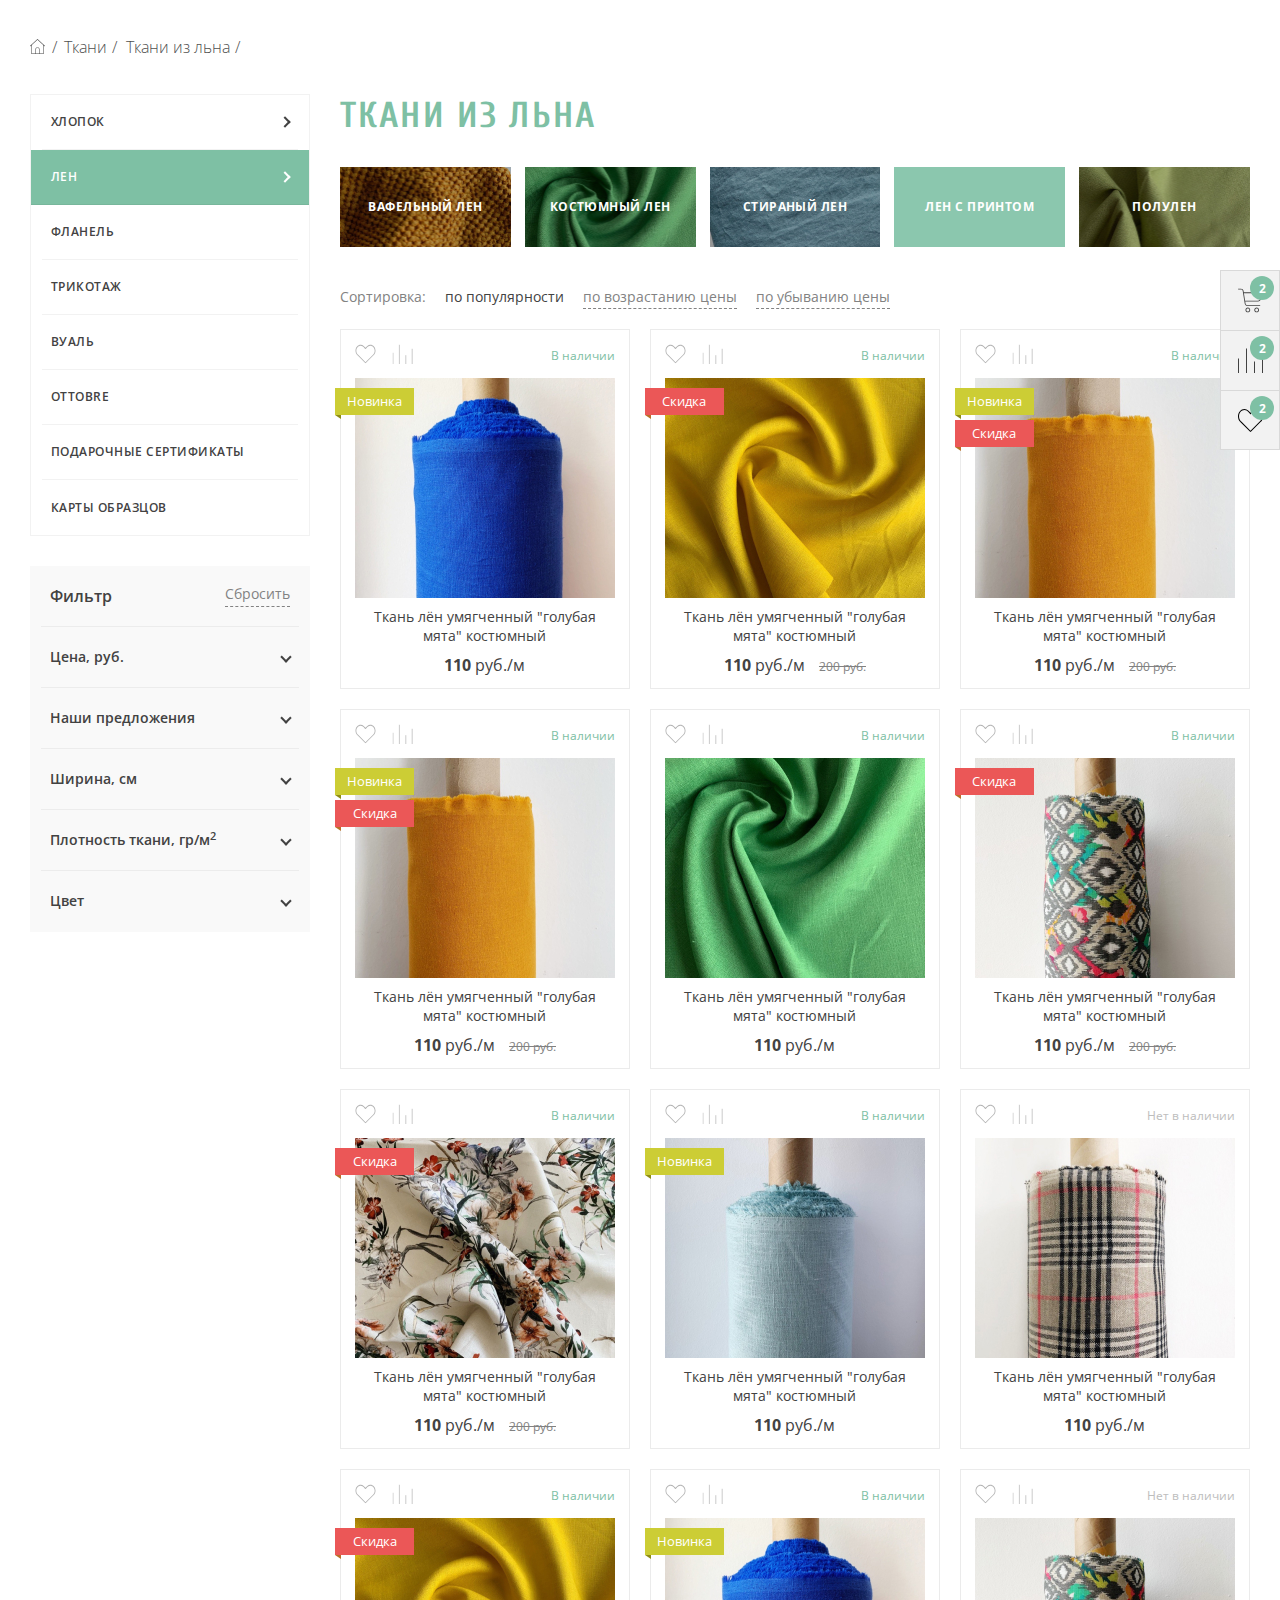
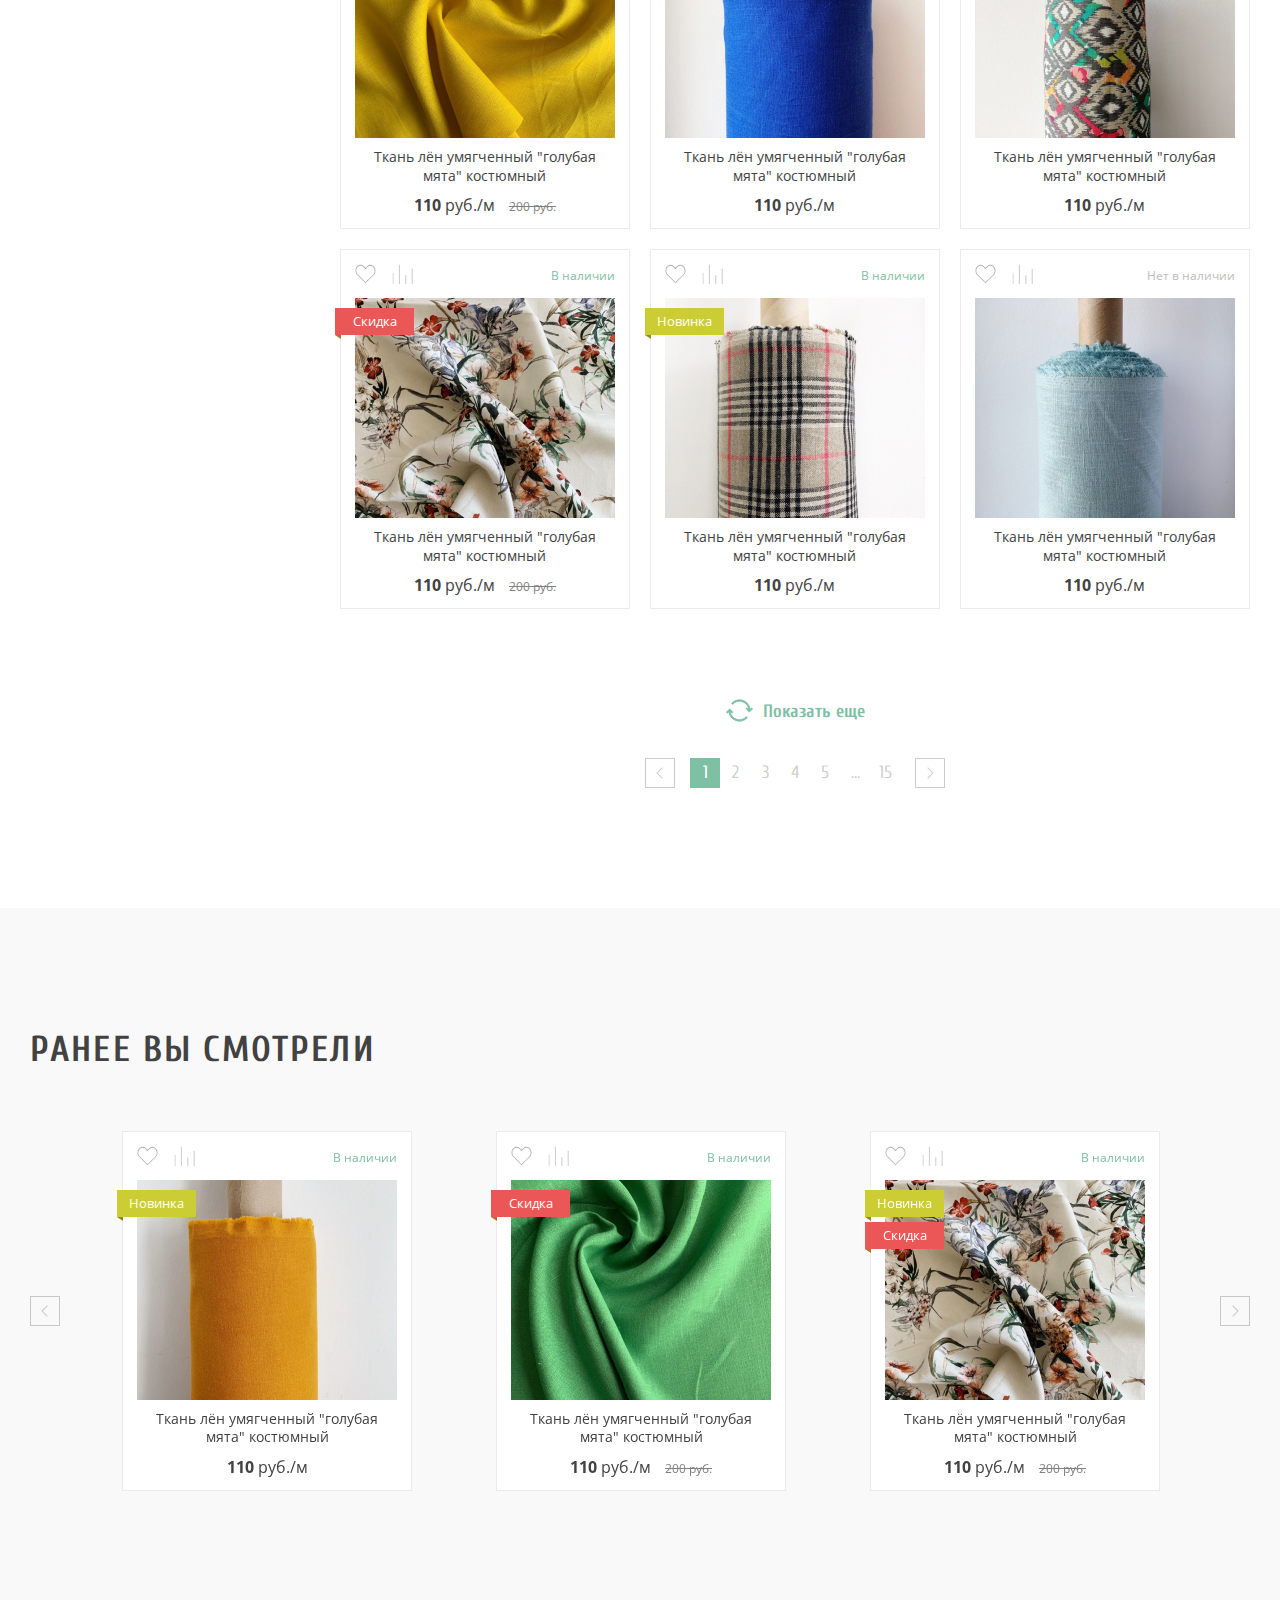
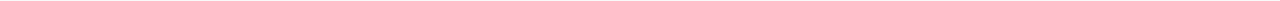
==== catalog.html @ 74b883e6 "home" ====
<!DOCTYPE html>
<html lang="ru">
<head>
  <title>Vuoksa | Дизайнерские решения для вашего дома</title>
  <meta charset="UTF-8">
  <meta name="viewport" content="width=device-width, initial-scale=1, user-scalable=no">
  <meta name="format-detection" content="telephone=no">
  <link rel="stylesheet" href="libs/slick/slick.css">
  <link rel="stylesheet" href="css/main.css">
</head>
<body id="top">
  <main class="main">
    <div class="wrapper">
      <div class="breadcrumbs">
        <a href="" class="breadcrumbs__link breadcrumbs__link--home"></a>
        <a href="" class="breadcrumbs__link">Ткани</a>
        <span class="breadcrumbs__link breadcrumbs__current">Ткани из льна</span>
      </div>

      <div class="main__flex">
        <aside class="sidebar">
          <div class="sidebar-menu">
            <a href="" class="sidebar-menu__link">Хлопок <span></span></a>
            <a href="" class="sidebar-menu__link sidebar-menu__link--active">Лен <span></span></a>
            <a href="" class="sidebar-menu__link">фланель</a>
            <a href="" class="sidebar-menu__link">трикотаж</a>
            <a href="" class="sidebar-menu__link">вуаль</a>
            <a href="" class="sidebar-menu__link">ottobre</a>
            <a href="" class="sidebar-menu__link">подарочные сертификаты</a>
            <a href="" class="sidebar-menu__link">карты образцов</a>
          </div>

          <div class="filter">
            <div class="filter-top flex">
              <strong>Фильтр</strong>
              <span class="filter-reset js-reset-filter">Сбросить</span>
            </div>

            <div class="filter__block">
              <div class="filter__block_title flex js-filter-block-open">
                <strong>Цена, руб.</strong>
                <span></span>
              </div>

              <div class="filter__block_content filter__block--price">
                <div class="price-slider">
                  <div class="price-slider__inputs">
                    от 
                    <input type="text" class="price-slider__input" id="price-slider__input--min">
                    до
                    <input type="text" class="price-slider__input" id="price-slider__input--max">
                  </div>
                  <div id="price-slider" data-min="10" data-max="1000" data-step="10"></div>
                </div>
              </div>
            </div>

            <div class="filter__block">
              <div class="filter__block_title flex js-filter-block-open">
                <strong>Наши предложения</strong>
                <span></span>
              </div>

              <div class="filter__block_content scrollable">
                <label class="filter-check">
                  <input type="checkbox">
                  <span class="filter-check__custom"></span>
                  <span class="filter-check__text">НОВИНКА <span>(58)</span></span>
                </label>
                <label class="filter-check">
                  <input type="checkbox">
                  <span class="filter-check__custom"></span>
                  <span class="filter-check__text">СКИДКА <span>(24)</span></span>
                </label>
              </div>
            </div>

            <div class="filter__block">
              <div class="filter__block_title flex js-filter-block-open">
                <strong>Ширина, см</strong>
                <span></span>
              </div>

              <div class="filter__block_content scrollable">
                <label class="filter-check">
                  <input type="checkbox">
                  <span class="filter-check__custom"></span>
                  <span class="filter-check__text">1,2 <span>(34)</span></span>
                </label>
                <label class="filter-check">
                  <input type="checkbox">
                  <span class="filter-check__custom"></span>
                  <span class="filter-check__text">1,3 <span>(10)</span></span>
                </label>
                <label class="filter-check">
                  <input type="checkbox">
                  <span class="filter-check__custom"></span>
                  <span class="filter-check__text">1,4 <span>(34)</span></span>
                </label>
                <label class="filter-check">
                  <input type="checkbox">
                  <span class="filter-check__custom"></span>
                  <span class="filter-check__text">1,5 <span>(8)</span></span>
                </label>
                <label class="filter-check">
                  <input type="checkbox">
                  <span class="filter-check__custom"></span>
                  <span class="filter-check__text">1,6 <span>(124)</span></span>
                </label>
                <label class="filter-check">
                  <input type="checkbox">
                  <span class="filter-check__custom"></span>
                  <span class="filter-check__text">1,7 <span>(10)</span></span>
                </label>
                <label class="filter-check">
                  <input type="checkbox">
                  <span class="filter-check__custom"></span>
                  <span class="filter-check__text">1,8 <span>(13)</span></span>
                </label>
                <label class="filter-check">
                  <input type="checkbox">
                  <span class="filter-check__custom"></span>
                  <span class="filter-check__text">1,9 <span>(15)</span></span>
                </label>
                <label class="filter-check">
                  <input type="checkbox">
                  <span class="filter-check__custom"></span>
                  <span class="filter-check__text">2,0 <span>(10)</span></span>
                </label>
              </div>
            </div>

            <div class="filter__block">
              <div class="filter__block_title flex js-filter-block-open">
                <strong>Плотность ткани, гр/м<sup>2</sup></strong>
                <span></span>
              </div>

              <div class="filter__block_content scrollable">
                <label class="filter-check">
                  <input type="checkbox">
                  <span class="filter-check__custom"></span>
                  <span class="filter-check__text">1,2 <span>(34)</span></span>
                </label>
                <label class="filter-check">
                  <input type="checkbox">
                  <span class="filter-check__custom"></span>
                  <span class="filter-check__text">1,3 <span>(10)</span></span>
                </label>
                <label class="filter-check">
                  <input type="checkbox">
                  <span class="filter-check__custom"></span>
                  <span class="filter-check__text">1,4 <span>(34)</span></span>
                </label>
                <label class="filter-check">
                  <input type="checkbox">
                  <span class="filter-check__custom"></span>
                  <span class="filter-check__text">1,5 <span>(8)</span></span>
                </label>
                <label class="filter-check">
                  <input type="checkbox">
                  <span class="filter-check__custom"></span>
                  <span class="filter-check__text">1,6 <span>(124)</span></span>
                </label>
                <label class="filter-check">
                  <input type="checkbox">
                  <span class="filter-check__custom"></span>
                  <span class="filter-check__text">1,7 <span>(10)</span></span>
                </label>
              </div>
            </div>

            <div class="filter__block">
              <div class="filter__block_title flex js-filter-block-open">
                <strong>Цвет</strong>
                <span></span>
              </div>

              <div class="filter__block_content scrollable">
                <label class="filter-check">
                  <input type="checkbox">
                  <span class="filter-check__custom"></span>
                  <span class="filter-check__text">синий</span>
                </label>
                <label class="filter-check">
                  <input type="checkbox">
                  <span class="filter-check__custom"></span>
                  <span class="filter-check__text">красный</span>
                </label>
                <label class="filter-check">
                  <input type="checkbox">
                  <span class="filter-check__custom"></span>
                  <span class="filter-check__text">зеленый</span>
                </label>
                <label class="filter-check">
                  <input type="checkbox">
                  <span class="filter-check__custom"></span>
                  <span class="filter-check__text">голубой</span>
                </label>
              </div>
            </div>
          </div>
        </aside>

        <div class="content">
          <h2 class="content__title">Ткани из льна</h2>
          
          <div class="rubrics">
            <div class="rubric">
              <div class="rubric__container">
                <img src="images/vaf-len.jpg" alt="">
                <span>вафельный лен</span>
              </div>
            </div>
            <div class="rubric">
              <div class="rubric__container">
                <img src="images/kostum-len.jpg" alt="">
                <span>костюмный лен</span>
              </div>
            </div>
            <div class="rubric">
              <div class="rubric__container">
                <img src="images/stir-len.jpg" alt="">
                <span>стираный лен</span>
              </div>
            </div>
            <div class="rubric">
              <div class="rubric__container">
                <img src="images/print-len.jpg" alt="">
                <span>лен с принтом</span>
              </div>
            </div>
            <div class="rubric">
              <div class="rubric__container">
                <img src="images/polulen.jpg" alt="">
                <span>полулен</span>
              </div>
            </div>
          </div>
          
          <div class="sort">
            <span class="sort__span">Сортировка:</span>
            <div class="sort__block">
              <span class="sort__item sort__item--active">по популярности</span>
              <span class="sort__item">по возрастанию цены</span>
              <span class="sort__item">по убыванию цены</span>
            </div>
          </div>

          <div class="catalog">
            <div class="item">
              <div class="item__container">
                <div class="item-top">
                  <div class="item-icon item-wish">
                    <span class="item-wish__icon wish-heart js-wish-add"></span>
                    <span class="item-icon__hint">Отложить</span>
                  </div>
                  <div class="item-icon item-compare">
                    <span class="item-compare__icon js-compare-add"></span>
                    <span class="item-icon__hint">Сравнить</span>
                  </div>
                  <div class="item-status">
                    <span class="item-status-text item-status--true">В наличии</span>
                  </div>
                </div>
                <div class="item__img"><img src="images/item1.jpg" alt=""></div>
                <a href="" class="item__link">Ткань лён умягченный "голубая мята" костюмный</a>
                <div class="item__price">
                  <span class="item__price--current"><strong>110</strong> руб./м</span>
                </div>

                <div class="item-bottom item-btn-container">
                  <div class="counter item-counter" data-step="0.1">
                    <i class="counter-btn counter-minus"></i>
                    <input class="counter-value" value="4.1">
                    <i class="counter-btn counter-plus"></i>
                  </div>

                  <span class="btn btn--full item__btn item__btn--cart js-cart-add">
                    <i></i>
                    <span class="item__btn_price"> 500 ₽</span>
                    <span class="item__btn_incart"> В корзине</span>
                  </span>
                </div>

                <div class="item-labels">
                  <span class="item-label item-label--new">Новинка</span>
                </div>
              </div>
            </div>

            <div class="item">
              <div class="item__container">
                <div class="item-top">
                  <div class="item-icon item-wish">
                    <span class="item-wish__icon wish-heart js-wish-add"></span>
                    <span class="item-icon__hint">Отложить</span>
                  </div>
                  <div class="item-icon item-compare">
                    <span class="item-compare__icon js-compare-add"></span>
                    <span class="item-icon__hint">Сравнить</span>
                  </div>
                  <div class="item-status">
                    <span class="item-status-text item-status--true">В наличии</span>
                  </div>
                </div>
                <div class="item__img"><img src="images/item2.jpg" alt=""></div>
                <a href="" class="item__link">Ткань лён умягченный "голубая мята" костюмный</a>
                <div class="item__price">
                  <span class="item__price--current"><strong>110</strong> руб./м</span>
                  <span class="item__price--old">200 руб.</span>
                </div>

                <div class="item-bottom item-btn-container">
                  <div class="counter item-counter" data-step="0.1">
                    <i class="counter-btn counter-minus"></i>
                    <input class="counter-value" value="4.1">
                    <i class="counter-btn counter-plus"></i>
                  </div>

                  <span class="btn btn--full item__btn item__btn--cart js-cart-add">
                    <i></i>
                    <span class="item__btn_price"> 500 ₽</span>
                    <span class="item__btn_incart"> В корзине</span>
                  </span>
                </div>

                <div class="item-labels">
                  <span class="item-label item-label--sale">Скидка</span>
                </div>
              </div>
            </div>

            <div class="item">
              <div class="item__container">
                <div class="item-top">
                  <div class="item-icon item-wish">
                    <span class="item-wish__icon wish-heart js-wish-add"></span>
                    <span class="item-icon__hint">Отложить</span>
                  </div>
                  <div class="item-icon item-compare">
                    <span class="item-compare__icon js-compare-add"></span>
                    <span class="item-icon__hint">Сравнить</span>
                  </div>
                  <div class="item-status">
                    <span class="item-status-text item-status--true">В наличии</span>
                  </div>
                </div>
                <div class="item__img"><img src="images/item3.jpg" alt=""></div>
                <a href="" class="item__link">Ткань лён умягченный "голубая мята" костюмный</a>
                <div class="item__price">
                  <span class="item__price--current"><strong>110</strong> руб./м</span>
                  <span class="item__price--old">200 руб.</span>
                </div>

                <div class="item-bottom item-btn-container">
                  <div class="counter item-counter" data-step="0.1">
                    <i class="counter-btn counter-minus"></i>
                    <input class="counter-value" value="4.1">
                    <i class="counter-btn counter-plus"></i>
                  </div>

                  <span class="btn btn--full item__btn item__btn--cart js-cart-add">
                    <i></i>
                    <span class="item__btn_price"> 500 ₽</span>
                    <span class="item__btn_incart"> В корзине</span>
                  </span>
                </div>

                <div class="item-labels">
                  <span class="item-label item-label--new">Новинка</span>
                  <span class="item-label item-label--sale">Скидка</span>
                </div>
              </div>
            </div>

            <div class="item">
              <div class="item__container">
                <div class="item-top">
                  <div class="item-icon item-wish">
                    <span class="item-wish__icon wish-heart js-wish-add"></span>
                    <span class="item-icon__hint">Отложить</span>
                  </div>
                  <div class="item-icon item-compare">
                    <span class="item-compare__icon js-compare-add"></span>
                    <span class="item-icon__hint">Сравнить</span>
                  </div>
                  <div class="item-status">
                    <span class="item-status-text item-status--true">В наличии</span>
                  </div>
                </div>
                <div class="item__img"><img src="images/item3.jpg" alt=""></div>
                <a href="" class="item__link">Ткань лён умягченный "голубая мята" костюмный</a>
                <div class="item__price">
                  <span class="item__price--current"><strong>110</strong> руб./м</span>
                  <span class="item__price--old">200 руб.</span>
                </div>

                <div class="item-bottom item-btn-container">
                  <div class="counter item-counter" data-step="0.1">
                    <i class="counter-btn counter-minus"></i>
                    <input class="counter-value" value="4.1">
                    <i class="counter-btn counter-plus"></i>
                  </div>

                  <span class="btn btn--full item__btn item__btn--cart js-cart-add">
                    <i></i>
                    <span class="item__btn_price"> 500 ₽</span>
                    <span class="item__btn_incart"> В корзине</span>
                  </span>
                </div>

                <div class="item-labels">
                  <span class="item-label item-label--new">Новинка</span>
                  <span class="item-label item-label--sale">Скидка</span>
                </div>
              </div>
            </div>

            <div class="item">
              <div class="item__container">
                <div class="item-top">
                  <div class="item-icon item-wish">
                    <span class="item-wish__icon wish-heart js-wish-add"></span>
                    <span class="item-icon__hint">Отложить</span>
                  </div>
                  <div class="item-icon item-compare">
                    <span class="item-compare__icon js-compare-add"></span>
                    <span class="item-icon__hint">Сравнить</span>
                  </div>
                  <div class="item-status">
                    <span class="item-status-text item-status--true">В наличии</span>
                  </div>
                </div>
                <div class="item__img"><img src="images/item5.jpg" alt=""></div>
                <a href="" class="item__link">Ткань лён умягченный "голубая мята" костюмный</a>
                <div class="item__price">
                  <span class="item__price--current"><strong>110</strong> руб./м</span>
                </div>

                <div class="item-bottom item-btn-container">
                  <div class="counter item-counter" data-step="0.1">
                    <i class="counter-btn counter-minus"></i>
                    <input class="counter-value" value="4.1">
                    <i class="counter-btn counter-plus"></i>
                  </div>

                  <span class="btn btn--full item__btn item__btn--cart js-cart-add">
                    <i></i>
                    <span class="item__btn_price"> 500 ₽</span>
                    <span class="item__btn_incart"> В корзине</span>
                  </span>
                </div>
              </div>
            </div>

            <div class="item">
              <div class="item__container">
                <div class="item-top">
                  <div class="item-icon item-wish">
                    <span class="item-wish__icon wish-heart js-wish-add"></span>
                    <span class="item-icon__hint">Отложить</span>
                  </div>
                  <div class="item-icon item-compare">
                    <span class="item-compare__icon js-compare-add"></span>
                    <span class="item-icon__hint">Сравнить</span>
                  </div>
                  <div class="item-status">
                    <span class="item-status-text item-status--true">В наличии</span>
                  </div>
                </div>
                <div class="item__img"><img src="images/item6.jpg" alt=""></div>
                <a href="" class="item__link">Ткань лён умягченный "голубая мята" костюмный</a>
                <div class="item__price">
                  <span class="item__price--current"><strong>110</strong> руб./м</span>
                  <span class="item__price--old">200 руб.</span>
                </div>

                <div class="item-bottom item-btn-container">
                  <div class="counter item-counter" data-step="0.1">
                    <i class="counter-btn counter-minus"></i>
                    <input class="counter-value" value="4.1">
                    <i class="counter-btn counter-plus"></i>
                  </div>

                  <span class="btn btn--full item__btn item__btn--cart js-cart-add">
                    <i></i>
                    <span class="item__btn_price"> 500 ₽</span>
                    <span class="item__btn_incart"> В корзине</span>
                  </span>
                </div>

                <div class="item-labels">
                  <span class="item-label item-label--sale">Скидка</span>
                </div>
              </div>
            </div>

            <div class="item">
              <div class="item__container">
                <div class="item-top">
                  <div class="item-icon item-wish">
                    <span class="item-wish__icon wish-heart js-wish-add"></span>
                    <span class="item-icon__hint">Отложить</span>
                  </div>
                  <div class="item-icon item-compare">
                    <span class="item-compare__icon js-compare-add"></span>
                    <span class="item-icon__hint">Сравнить</span>
                  </div>
                  <div class="item-status">
                    <span class="item-status-text item-status--true">В наличии</span>
                  </div>
                </div>
                <div class="item__img"><img src="images/item7.jpg" alt=""></div>
                <a href="" class="item__link">Ткань лён умягченный "голубая мята" костюмный</a>
                <div class="item__price">
                  <span class="item__price--current"><strong>110</strong> руб./м</span>
                  <span class="item__price--old">200 руб.</span>
                </div>

                <div class="item-bottom item-btn-container">
                  <div class="counter item-counter" data-step="0.1">
                    <i class="counter-btn counter-minus"></i>
                    <input class="counter-value" value="4.1">
                    <i class="counter-btn counter-plus"></i>
                  </div>

                  <span class="btn btn--full item__btn item__btn--cart js-cart-add">
                    <i></i>
                    <span class="item__btn_price"> 500 ₽</span>
                    <span class="item__btn_incart"> В корзине</span>
                  </span>
                </div>

                <div class="item-labels">
                  <span class="item-label item-label--sale">Скидка</span>
                </div>
              </div>
            </div>

            <div class="item">
              <div class="item__container">
                <div class="item-top">
                  <div class="item-icon item-wish">
                    <span class="item-wish__icon wish-heart js-wish-add"></span>
                    <span class="item-icon__hint">Отложить</span>
                  </div>
                  <div class="item-icon item-compare">
                    <span class="item-compare__icon js-compare-add"></span>
                    <span class="item-icon__hint">Сравнить</span>
                  </div>
                  <div class="item-status">
                    <span class="item-status-text item-status--true">В наличии</span>
                  </div>
                </div>
                <div class="item__img"><img src="images/item8.jpg" alt=""></div>
                <a href="" class="item__link">Ткань лён умягченный "голубая мята" костюмный</a>
                <div class="item__price">
                  <span class="item__price--current"><strong>110</strong> руб./м</span>
                </div>

                <div class="item-bottom item-btn-container">
                  <div class="counter item-counter" data-step="0.1">
                    <i class="counter-btn counter-minus"></i>
                    <input class="counter-value" value="4.1">
                    <i class="counter-btn counter-plus"></i>
                  </div>

                  <span class="btn btn--full item__btn item__btn--cart js-cart-add">
                    <i></i>
                    <span class="item__btn_price"> 500 ₽</span>
                    <span class="item__btn_incart"> В корзине</span>
                  </span>
                </div>

                <div class="item-labels">
                  <span class="item-label item-label--new">Новинка</span>
                </div>
              </div>
            </div>

            <div class="item">
              <div class="item__container">
                <div class="item-top">
                  <div class="item-icon item-wish">
                    <span class="item-wish__icon wish-heart js-wish-add"></span>
                    <span class="item-icon__hint">Отложить</span>
                  </div>
                  <div class="item-icon item-compare">
                    <span class="item-compare__icon js-compare-add"></span>
                    <span class="item-icon__hint">Сравнить</span>
                  </div>
                  <div class="item-status">
                    <span class="item-status-text item-status--false">Нет в наличии</span>
                  </div>
                </div>
                <div class="item__img"><img src="images/item9.jpg" alt=""></div>
                <a href="" class="item__link">Ткань лён умягченный "голубая мята" костюмный</a>
                <div class="item__price">
                  <span class="item__price--current"><strong>110</strong> руб./м</span>
                </div>

                <div class="item-bottom item-btn-container">
                  <div class="counter item-counter" data-step="0.1">
                    <i class="counter-btn counter-minus"></i>
                    <input class="counter-value" value="4.1">
                    <i class="counter-btn counter-plus"></i>
                  </div>

                  <span class="btn btn--full item__btn item__btn--cart js-cart-add">
                    предзаказ
                  </span>
                </div>
              </div>
            </div>

            <div class="item">
              <div class="item__container">
                <div class="item-top">
                  <div class="item-icon item-wish">
                    <span class="item-wish__icon wish-heart js-wish-add"></span>
                    <span class="item-icon__hint">Отложить</span>
                  </div>
                  <div class="item-icon item-compare">
                    <span class="item-compare__icon js-compare-add"></span>
                    <span class="item-icon__hint">Сравнить</span>
                  </div>
                  <div class="item-status">
                    <span class="item-status-text item-status--true">В наличии</span>
                  </div>
                </div>
                <div class="item__img"><img src="images/item2.jpg" alt=""></div>
                <a href="" class="item__link">Ткань лён умягченный "голубая мята" костюмный</a>
                <div class="item__price">
                  <span class="item__price--current"><strong>110</strong> руб./м</span>
                  <span class="item__price--old">200 руб.</span>
                </div>

                <div class="item-bottom item-btn-container">
                  <div class="counter item-counter" data-step="0.1">
                    <i class="counter-btn counter-minus"></i>
                    <input class="counter-value" value="4.1">
                    <i class="counter-btn counter-plus"></i>
                  </div>

                  <span class="btn btn--full item__btn item__btn--cart js-cart-add">
                    <i></i>
                    <span class="item__btn_price"> 500 ₽</span>
                    <span class="item__btn_incart"> В корзине</span>
                  </span>
                </div>

                <div class="item-labels">
                  <span class="item-label item-label--sale">Скидка</span>
                </div>
              </div>
            </div>

            <div class="item">
              <div class="item__container">
                <div class="item-top">
                  <div class="item-icon item-wish">
                    <span class="item-wish__icon wish-heart js-wish-add"></span>
                    <span class="item-icon__hint">Отложить</span>
                  </div>
                  <div class="item-icon item-compare">
                    <span class="item-compare__icon js-compare-add"></span>
                    <span class="item-icon__hint">Сравнить</span>
                  </div>
                  <div class="item-status">
                    <span class="item-status-text item-status--true">В наличии</span>
                  </div>
                </div>
                <div class="item__img"><img src="images/item1.jpg" alt=""></div>
                <a href="" class="item__link">Ткань лён умягченный "голубая мята" костюмный</a>
                <div class="item__price">
                  <span class="item__price--current"><strong>110</strong> руб./м</span>
                </div>

                <div class="item-bottom item-btn-container">
                  <div class="counter item-counter" data-step="0.1">
                    <i class="counter-btn counter-minus"></i>
                    <input class="counter-value" value="4.1">
                    <i class="counter-btn counter-plus"></i>
                  </div>

                  <span class="btn btn--full item__btn item__btn--cart js-cart-add">
                    <i></i>
                    <span class="item__btn_price"> 500 ₽</span>
                    <span class="item__btn_incart"> В корзине</span>
                  </span>
                </div>

                <div class="item-labels">
                  <span class="item-label item-label--new">Новинка</span>
                </div>
              </div>
            </div>

            <div class="item">
              <div class="item__container">
                <div class="item-top">
                  <div class="item-icon item-wish">
                    <span class="item-wish__icon wish-heart js-wish-add"></span>
                    <span class="item-icon__hint">Отложить</span>
                  </div>
                  <div class="item-icon item-compare">
                    <span class="item-compare__icon js-compare-add"></span>
                    <span class="item-icon__hint">Сравнить</span>
                  </div>
                  <div class="item-status">
                    <span class="item-status-text item-status--false">Нет в наличии</span>
                  </div>
                </div>
                <div class="item__img"><img src="images/item6.jpg" alt=""></div>
                <a href="" class="item__link">Ткань лён умягченный "голубая мята" костюмный</a>
                <div class="item__price">
                  <span class="item__price--current"><strong>110</strong> руб./м</span>
                </div>

                <div class="item-bottom item-btn-container">
                  <div class="counter item-counter" data-step="0.1">
                    <i class="counter-btn counter-minus"></i>
                    <input class="counter-value" value="4.1">
                    <i class="counter-btn counter-plus"></i>
                  </div>

                  <span class="btn btn--full item__btn item__btn--cart js-cart-add">
                    предзаказ
                  </span>
                </div>
              </div>
            </div>

            <div class="item">
              <div class="item__container">
                <div class="item-top">
                  <div class="item-icon item-wish">
                    <span class="item-wish__icon wish-heart js-wish-add"></span>
                    <span class="item-icon__hint">Отложить</span>
                  </div>
                  <div class="item-icon item-compare">
                    <span class="item-compare__icon js-compare-add"></span>
                    <span class="item-icon__hint">Сравнить</span>
                  </div>
                  <div class="item-status">
                    <span class="item-status-text item-status--true">В наличии</span>
                  </div>
                </div>
                <div class="item__img"><img src="images/item7.jpg" alt=""></div>
                <a href="" class="item__link">Ткань лён умягченный "голубая мята" костюмный</a>
                <div class="item__price">
                  <span class="item__price--current"><strong>110</strong> руб./м</span>
                  <span class="item__price--old">200 руб.</span>
                </div>

                <div class="item-bottom item-btn-container">
                  <div class="counter item-counter" data-step="0.1">
                    <i class="counter-btn counter-minus"></i>
                    <input class="counter-value" value="4.1">
                    <i class="counter-btn counter-plus"></i>
                  </div>

                  <span class="btn btn--full item__btn item__btn--cart js-cart-add">
                    <i></i>
                    <span class="item__btn_price"> 500 ₽</span>
                    <span class="item__btn_incart"> В корзине</span>
                  </span>
                </div>

                <div class="item-labels">
                  <span class="item-label item-label--sale">Скидка</span>
                </div>
              </div>
            </div>

            <div class="item">
              <div class="item__container">
                <div class="item-top">
                  <div class="item-icon item-wish">
                    <span class="item-wish__icon wish-heart js-wish-add"></span>
                    <span class="item-icon__hint">Отложить</span>
                  </div>
                  <div class="item-icon item-compare">
                    <span class="item-compare__icon js-compare-add"></span>
                    <span class="item-icon__hint">Сравнить</span>
                  </div>
                  <div class="item-status">
                    <span class="item-status-text item-status--true">В наличии</span>
                  </div>
                </div>
                <div class="item__img"><img src="images/item9.jpg" alt=""></div>
                <a href="" class="item__link">Ткань лён умягченный "голубая мята" костюмный</a>
                <div class="item__price">
                  <span class="item__price--current"><strong>110</strong> руб./м</span>
                </div>

                <div class="item-bottom item-btn-container">
                  <div class="counter item-counter" data-step="0.1">
                    <i class="counter-btn counter-minus"></i>
                    <input class="counter-value" value="4.1">
                    <i class="counter-btn counter-plus"></i>
                  </div>

                  <span class="btn btn--full item__btn item__btn--cart js-cart-add">
                    <i></i>
                    <span class="item__btn_price"> 500 ₽</span>
                    <span class="item__btn_incart"> В корзине</span>
                  </span>
                </div>

                <div class="item-labels">
                  <span class="item-label item-label--new">Новинка</span>
                </div>
              </div>
            </div>

            <div class="item">
              <div class="item__container">
                <div class="item-top">
                  <div class="item-icon item-wish">
                    <span class="item-wish__icon wish-heart js-wish-add"></span>
                    <span class="item-icon__hint">Отложить</span>
                  </div>
                  <div class="item-icon item-compare">
                    <span class="item-compare__icon js-compare-add"></span>
                    <span class="item-icon__hint">Сравнить</span>
                  </div>
                  <div class="item-status">
                    <span class="item-status-text item-status--false">Нет в наличии</span>
                  </div>
                </div>
                <div class="item__img"><img src="images/item8.jpg" alt=""></div>
                <a href="" class="item__link">Ткань лён умягченный "голубая мята" костюмный</a>
                <div class="item__price">
                  <span class="item__price--current"><strong>110</strong> руб./м</span>
                </div>

                <div class="item-bottom item-btn-container">
                  <div class="counter item-counter" data-step="0.1">
                    <i class="counter-btn counter-minus"></i>
                    <input class="counter-value" value="4.1">
                    <i class="counter-btn counter-plus"></i>
                  </div>

                  <span class="btn btn--full item__btn item__btn--cart js-cart-add">
                    предзаказ
                  </span>
                </div>
              </div>
            </div>
          </div>

          <div class="btn-more">
            <div class="btn-more__container">
              <i></i><span>Показать еще</span>
            </div>
          </div>

          <div class="pagination">
            <a href="" class="pagination__arrow pagination__arrow--prev"></a>
            <a href="" class="pagination__link active">1</a>
            <a href="" class="pagination__link">2</a>
            <a href="" class="pagination__link">3</a>
            <a href="" class="pagination__link">4</a>
            <a href="" class="pagination__link">5</a>
            <a href="" class="pagination__link">...</a>
            <a href="" class="pagination__link">15</a>
            <a href="" class="pagination__arrow pagination__arrow--next"></a>
          </div>
        </div>
      </div>
    </div>
  </main>

  <section class="section previously">
    <div class="wrapper">
      <h2 class="section__title">Ранее вы смотрели</h2>
      <div class="slider js-slider">
        <div class="slide">
          <div class="item">
            <div class="item__container">
              <div class="item-top">
                <div class="item-icon item-wish">
                  <span class="item-wish__icon wish-heart js-wish-add"></span>
                  <span class="item-icon__hint">Отложить</span>
                </div>
                <div class="item-icon item-compare">
                  <span class="item-compare__icon js-compare-add"></span>
                  <span class="item-icon__hint">Сравнить</span>
                </div>
                <div class="item-status">
                  <span class="item-status-text item-status--true">В наличии</span>
                </div>
              </div>
              <div class="item__img"><img src="images/item3.jpg" alt=""></div>
              <a href="" class="item__link">Ткань лён умягченный "голубая мята" костюмный</a>
              <div class="item__price">
                <span class="item__price--current"><strong>110</strong> руб./м</span>
              </div>

              <div class="item-bottom item-btn-container">
                <div class="counter item-counter" data-step="0.1">
                  <i class="counter-btn counter-minus"></i>
                  <input class="counter-value" value="4.1">
                  <i class="counter-btn counter-plus"></i>
                </div>

                <span class="btn btn--full item__btn item__btn--cart js-cart-add">
                  <i></i>
                  <span class="item__btn_price"> 500 ₽</span>
                  <span class="item__btn_incart"> В корзине</span>
                </span>
              </div>

              <div class="item-labels">
                <span class="item-label item-label--new">Новинка</span>
              </div>
            </div>
          </div>
        </div>

        <div class="slide">
          <div class="item">
            <div class="item__container">
              <div class="item-top">
                <div class="item-icon item-wish">
                  <span class="item-wish__icon wish-heart js-wish-add"></span>
                  <span class="item-icon__hint">Отложить</span>
                </div>
                <div class="item-icon item-compare">
                  <span class="item-compare__icon js-compare-add"></span>
                  <span class="item-icon__hint">Сравнить</span>
                </div>
                <div class="item-status">
                  <span class="item-status-text item-status--true">В наличии</span>
                </div>
              </div>
              <div class="item__img"><img src="images/item5.jpg" alt=""></div>
              <a href="" class="item__link">Ткань лён умягченный "голубая мята" костюмный</a>
              <div class="item__price">
                <span class="item__price--current"><strong>110</strong> руб./м</span>
                <span class="item__price--old">200 руб.</span>
              </div>

              <div class="item-bottom item-btn-container">
                <div class="counter item-counter" data-step="0.1">
                  <i class="counter-btn counter-minus"></i>
                  <input class="counter-value" value="4.1">
                  <i class="counter-btn counter-plus"></i>
                </div>

                <span class="btn btn--full item__btn item__btn--cart js-cart-add">
                  <i></i>
                  <span class="item__btn_price"> 500 ₽</span>
                  <span class="item__btn_incart"> В корзине</span>
                </span>
              </div>

              <div class="item-labels">
                <span class="item-label item-label--sale">Скидка</span>
              </div>
            </div>
          </div>
        </div>

        <div class="slide">
          <div class="item">
            <div class="item__container">
              <div class="item-top">
                <div class="item-icon item-wish">
                  <span class="item-wish__icon wish-heart js-wish-add"></span>
                  <span class="item-icon__hint">Отложить</span>
                </div>
                <div class="item-icon item-compare">
                  <span class="item-compare__icon js-compare-add"></span>
                  <span class="item-icon__hint">Сравнить</span>
                </div>
                <div class="item-status">
                  <span class="item-status-text item-status--true">В наличии</span>
                </div>
              </div>
              <div class="item__img"><img src="images/item7.jpg" alt=""></div>
              <a href="" class="item__link">Ткань лён умягченный "голубая мята" костюмный</a>
              <div class="item__price">
                <span class="item__price--current"><strong>110</strong> руб./м</span>
                <span class="item__price--old">200 руб.</span>
              </div>

              <div class="item-bottom item-btn-container">
                <div class="counter item-counter" data-step="0.1">
                  <i class="counter-btn counter-minus"></i>
                  <input class="counter-value" value="4.1">
                  <i class="counter-btn counter-plus"></i>
                </div>

                <span class="btn btn--full item__btn item__btn--cart js-cart-add">
                  <i></i>
                  <span class="item__btn_price"> 500 ₽</span>
                  <span class="item__btn_incart"> В корзине</span>
                </span>
              </div>

              <div class="item-labels">
                <span class="item-label item-label--new">Новинка</span>
                <span class="item-label item-label--sale">Скидка</span>
              </div>
            </div>
          </div>
        </div>

        <div class="slide">
          <div class="item">
            <div class="item__container">
              <div class="item-top">
                <div class="item-icon item-wish">
                  <span class="item-wish__icon wish-heart js-wish-add"></span>
                  <span class="item-icon__hint">Отложить</span>
                </div>
                <div class="item-icon item-compare">
                  <span class="item-compare__icon js-compare-add"></span>
                  <span class="item-icon__hint">Сравнить</span>
                </div>
                <div class="item-status">
                  <span class="item-status-text item-status--true">В наличии</span>
                </div>
              </div>
              <div class="item__img"><img src="images/item1.jpg" alt=""></div>
              <a href="" class="item__link">Ткань лён умягченный "голубая мята" костюмный</a>
              <div class="item__price">
                <span class="item__price--current"><strong>110</strong> руб./м</span>
              </div>

              <div class="item-bottom item-btn-container">
                <div class="counter item-counter" data-step="0.1">
                  <i class="counter-btn counter-minus"></i>
                  <input class="counter-value" value="4.1">
                  <i class="counter-btn counter-plus"></i>
                </div>

                <span class="btn btn--full item__btn item__btn--cart js-cart-add">
                  <i></i>
                  <span class="item__btn_price"> 500 ₽</span>
                  <span class="item__btn_incart"> В корзине</span>
                </span>
              </div>

              <div class="item-labels">
                <span class="item-label item-label--new">Новинка</span>
              </div>
            </div>
          </div>
        </div>

        <div class="slide">
          <div class="item">
            <div class="item__container">
              <div class="item-top">
                <div class="item-icon item-wish">
                  <span class="item-wish__icon wish-heart js-wish-add"></span>
                  <span class="item-icon__hint">Отложить</span>
                </div>
                <div class="item-icon item-compare">
                  <span class="item-compare__icon js-compare-add"></span>
                  <span class="item-icon__hint">Сравнить</span>
                </div>
                <div class="item-status">
                  <span class="item-status-text item-status--true">В наличии</span>
                </div>
              </div>
              <div class="item__img"><img src="images/item2.jpg" alt=""></div>
              <a href="" class="item__link">Ткань лён умягченный "голубая мята" костюмный</a>
              <div class="item__price">
                <span class="item__price--current"><strong>110</strong> руб./м</span>
                <span class="item__price--old">200 руб.</span>
              </div>

              <div class="item-bottom item-btn-container">
                <div class="counter item-counter" data-step="0.1">
                  <i class="counter-btn counter-minus"></i>
                  <input class="counter-value" value="4.1">
                  <i class="counter-btn counter-plus"></i>
                </div>

                <span class="btn btn--full item__btn item__btn--cart js-cart-add">
                  <i></i>
                  <span class="item__btn_price"> 500 ₽</span>
                  <span class="item__btn_incart"> В корзине</span>
                </span>
              </div>

              <div class="item-labels">
                <span class="item-label item-label--sale">Скидка</span>
              </div>
            </div>
          </div>
        </div>
        
        <div class="slide">
          <div class="item">
            <div class="item__container">
              <div class="item-top">
                <div class="item-icon item-wish">
                  <span class="item-wish__icon wish-heart js-wish-add"></span>
                  <span class="item-icon__hint">Отложить</span>
                </div>
                <div class="item-icon item-compare">
                  <span class="item-compare__icon js-compare-add"></span>
                  <span class="item-icon__hint">Сравнить</span>
                </div>
                <div class="item-status">
                  <span class="item-status-text item-status--true">В наличии</span>
                </div>
              </div>
              <div class="item__img"><img src="images/item8.jpg" alt=""></div>
              <a href="" class="item__link">Ткань лён умягченный "голубая мята" костюмный</a>
              <div class="item__price">
                <span class="item__price--current"><strong>110</strong> руб./м</span>
                <span class="item__price--old">200 руб.</span>
              </div>

              <div class="item-bottom item-btn-container">
                <div class="counter item-counter" data-step="0.1">
                  <i class="counter-btn counter-minus"></i>
                  <input class="counter-value" value="4.1">
                  <i class="counter-btn counter-plus"></i>
                </div>

                <span class="btn btn--full item__btn item__btn--cart js-cart-add">
                  <i></i>
                  <span class="item__btn_price"> 500 ₽</span>
                  <span class="item__btn_incart"> В корзине</span>
                </span>
              </div>

              <div class="item-labels">
                <span class="item-label item-label--new">Новинка</span>
                <span class="item-label item-label--sale">Скидка</span>
              </div>
            </div>
          </div>
        </div>
      </div>
    </div>
  </section>

  <div class="cart">
    <div class="cart__btns js-cart-open">
      <div class="cart__btn cart__btn--cart">
        <span class="cart__btn_count">2</span>
      </div>
      <div class="cart__btn cart__btn--compare">
        <span class="cart__btn_count">2</span>
      </div>
      <div class="cart__btn cart__btn--wish">
        <span class="cart__btn_count">2</span>
      </div>
    </div>

    <div class="cart-top">
      <strong class="cart-top__title">КОРЗИНА</strong>
      <div class="cart-tabs">
        <span class="cart-tab-link cart-tab-link--active cart-ready-link">Готовые к заказу (<span class="js-ready-count">2</span>)</span>
        <span class="cart-tab-link cart-wish-link">Отложенные (<span class="js-wish-count">2</span>)</span>
      </div>
      <div class="cart-clear__btn"><i></i>Очистить</div>
    </div>

    <!-- <div class="cart-empty">
      <span class="cart-empty__icon"></span>
      <div class="cart-empty__content">
        <strong class="cart-empty__title">Ваша корзина пуста</strong>
        <p class="cart-empty__text">Исправить это просто: выберите в каталоге интересующий товар и нажмите кнопку «В корзину».</p>
        <a href="" class="btn btn--full cart-empty__btn">Перейти в каталог</a>
      </div>
    </div> -->

    <div class="cart-block cart-block-cart">
      <div class="cart-table">
        <div class="cart-table__title">
          <span class="cart-table__col1">Товар</span>
          <span class="cart-table__col2">Цена</span>
          <span class="cart-table__col3">Количество</span>
          <span class="cart-table__col4">Стоимость</span>
          <span class="cart-table__col5"></span>
        </div>

        <div class="cart-list scrollable">
          <div class="cart-item">
            <span class="cart-item__remove"></span>
            <div class="cart-table__col1">
              <a href="" class="cart-table__item">
                <div class="cart-table__item_img"><img src="images/cart-item1.jpg" alt=""></div>
                <span class="cart-table__item_title">Ткань лён умягченный "голубая мята" костюмный</span>
              </a>
            </div>  
            <div class="cart-table__col2">
              <span class="cart-table__price cart-item-price-one"><strong>110</strong> руб./м</span>
            </div>
            <div class="cart-table__col3">
              <div class="counter" data-step="0.1">
                <i class="counter-btn counter-minus"></i>
                <input class="counter-value" value="4.1">
                <i class="counter-btn counter-plus"></i>
              </div>
            </div>
            <div class="cart-table__col4">
              <span class="cart-table__price cart-item-price-full"><strong>450</strong> руб</span>
            </div>
            <div class="cart-table__col5">
              <span class="wish-heart js-wish-add"></span>
            </div>
          </div>

          <div class="cart-item">
            <span class="cart-item__remove"></span>
            <div class="cart-table__col1">
              <a href="" class="cart-table__item">
                <div class="cart-table__item_img"><img src="images/cart-item1.jpg" alt=""></div>
                <span class="cart-table__item_title">Ткань лён умягченный "голубая мята" костюмный</span>
              </a>
            </div>  
            <div class="cart-table__col2">
              <span class="cart-table__price cart-item-price-one">
                <strong>110</strong> руб./м
                <div class="cart-table__price--old">250 руб.</div>
              </span>
            </div>
            <div class="cart-table__col3">
              <div class="counter" data-step="0.1">
                <i class="counter-btn counter-minus"></i>
                <input class="counter-value" value="4.1">
                <i class="counter-btn counter-plus"></i>
              </div>
            </div>
            <div class="cart-table__col4">
              <span class="cart-table__price cart-item-price-full"><strong>450</strong> руб</span>
            </div>
            <div class="cart-table__col5">
              <span class="wish-heart js-wish-add"></span>
            </div>
          </div>

          <div class="cart-item">
            <span class="cart-item__remove"></span>
            <div class="cart-table__col1">
              <a href="" class="cart-table__item">
                <div class="cart-table__item_img"><img src="images/cart-item1.jpg" alt=""></div>
                <span class="cart-table__item_title">Ткань лён умягченный "голубая мята" костюмный</span>
              </a>
            </div>  
            <div class="cart-table__col2">
              <span class="cart-table__price cart-item-price-one"><strong>110</strong> руб./м</span>
            </div>
            <div class="cart-table__col3">
              <div class="counter" data-step="0.1">
                <i class="counter-btn counter-minus"></i>
                <input class="counter-value" value="4.1">
                <i class="counter-btn counter-plus"></i>
              </div>
            </div>
            <div class="cart-table__col4">
              <span class="cart-table__price cart-item-price-full"><strong>450</strong> руб</span>
            </div>
            <div class="cart-table__col5">
              <span class="wish-heart js-wish-add"></span>
            </div>
          </div>

          <div class="cart-item">
            <span class="cart-item__remove"></span>
            <div class="cart-table__col1">
              <a href="" class="cart-table__item">
                <div class="cart-table__item_img"><img src="images/cart-item1.jpg" alt=""></div>
                <span class="cart-table__item_title">Ткань лён умягченный "голубая мята" костюмный</span>
              </a>
            </div>  
            <div class="cart-table__col2">
              <span class="cart-table__price cart-item-price-one"><strong>110</strong> руб./м</span>
            </div>
            <div class="cart-table__col3">
              <div class="counter" data-step="0.1">
                <i class="counter-btn counter-minus"></i>
                <input class="counter-value" value="4.1">
                <i class="counter-btn counter-plus"></i>
              </div>
            </div>
            <div class="cart-table__col4">
              <span class="cart-table__price cart-item-price-full"><strong>450</strong> руб</span>
            </div>
            <div class="cart-table__col5">
              <span class="wish-heart js-wish-add"></span>
            </div>
          </div>

          <div class="cart-item">
            <span class="cart-item__remove"></span>
            <div class="cart-table__col1">
              <a href="" class="cart-table__item">
                <div class="cart-table__item_img"><img src="images/cart-item1.jpg" alt=""></div>
                <span class="cart-table__item_title">Ткань лён умягченный "голубая мята" костюмный</span>
              </a>
            </div>  
            <div class="cart-table__col2">
              <span class="cart-table__price cart-item-price-one"><strong>110</strong> руб./м</span>
            </div>
            <div class="cart-table__col3">
              <div class="counter" data-step="0.1">
                <i class="counter-btn counter-minus"></i>
                <input class="counter-value" value="4.1">
                <i class="counter-btn counter-plus"></i>
              </div>
            </div>
            <div class="cart-table__col4">
              <span class="cart-table__price cart-item-price-full"><strong>450</strong> руб</span>
            </div>
            <div class="cart-table__col5">
              <span class="wish-heart js-wish-add"></span>
            </div>
          </div>
        </div>

        <div class="cart-bottom">
          <div class="cart-result-block">
            <div class="cart-result-block__left">
              ИТОГО:
            </div>
            <div class="cart-result-block__right">
              <strong>780</strong> руб.
              <span class="cart-result-block__sale">1200 руб.</span>
            </div>
          </div>

          <div class="cart-bottom__btns">
            <div class="cart-bottom__next">
              <div class="btn btn--border cart-bottom__btn js-cart-close">продолжить покупки</div>
              <span class="cart-bottom__span">Вернуться к выбору товаров</span>
            </div>

            <div class="cart-bottom__tocart">
              <a href="" class="btn btn--full cart-bottom__btn">Перейти в корзину</a>
              <span class="cart-bottom__span">Полноценное оформление заказа</span>
            </div>
          </div>
        </div>
        

        

      </div>
    </div>

    <div class="cart-block cart-block-wish">
      <div class="cart-table">
        <div class="cart-table__title">
          <span class="cart-table__col1">Товар</span>
          <span class="cart-table__col2">Цена</span>
          <span class="cart-table__col3">Количество</span>
          <span class="cart-table__col4">Стоимость</span>
          <span class="cart-table__col5"></span>
        </div>

        <div class="cart-list scrollable">
          <div class="cart-item">
            <span class="cart-item__remove"></span>
            <div class="cart-table__col1">
              <a href="" class="cart-table__item">
                <div class="cart-table__item_img"><img src="images/cart-item1.jpg" alt=""></div>
                <span class="cart-table__item_title">Ткань лён умягченный "голубая мята" костюмный</span>
              </a>
            </div>  
            <div class="cart-table__col2">
              <span class="cart-table__price cart-item-price-one"><strong>110</strong> руб./м</span>
            </div>
            <div class="cart-table__col3">
              <span class="cart-table__price cart-item-price-full">1 м</span>
            </div>
            <div class="cart-table__col4">
              <span class="cart-table__price cart-item-price-full"><strong>450</strong> руб</span>
            </div>
            <div class="cart-table__col5">
              <span class="cart-basket"></span>
            </div>
          </div>
        </div>
      </div>
    </div>
  </div>

  <div class="search">
    <div class="search-bg js-search-close"></div>
    <div class="search-container">
      <div class="wrapper">
        <span class="search-close js-search-close"></span>
        <form action="" class="search-form">
          <input type="text" class="input city-search__input js-input-search" placeholder="Поиск">
          <button type="submit" class="city-search__btn"><span></span></button>

          <div class="city-search__results">
            <span class="city-search__result">Воронеж</span>
            <span class="city-search__result">Волгоград</span>
            <span class="city-search__result">Вологда</span>
          </div>
        </form>
      </div>
    </div>
  </div>

  <!-- <a href="#top" class="up"><i></i></a> -->

  <div class="popup">
    <a class="popup-bg"></a>
    <div class="popup-content">
      <a class="popup-close"></a>

      <div class="popup-block popup-block-call" id="popup-call">
        <div class="popup-block__title">
          <span>Заказать звонок</span>
        </div>
        <div class="popup-block__content">
          <form class="popup-form">
            <label class="label label--required label--popup">
              <input type="text" class="input input--popup" placeholder="Представьтесь" required>
            </label>
            <label class="label label--required label--popup">
              <input type="tel" class="input input--popup" placeholder="Телефон" required>
            </label>
            <button type="submit" class="btn btn--full submit">Отправить данные</button>
          </form>
        </div>
      </div>

      <div class="popup-block popup-block-success" id="popup-success">
        <div class="popup-block__title">
          <span>Спасибо за заявку!</span>
        </div>
        <div class="popup-block__content">
          <div class="popup-block__icon"></div>
          <span class="popup-success__text">Наш специалист свяжется с вами <br> как можно скорее</span>
        </div>
      </div>

      <div class="popup-block popup-block-city" id="popup-city">
        <div class="popup-city__top">
          <span>Выберите город</span>
          <form action="" class="city-search">
            <input type="text" class="input city-search__input js-input-search" placeholder="Поиск">
            <button type="submit" class="city-search__btn"><span></span></button>

            <div class="city-search__results">
              <span class="city-search__result">Воронеж</span>
              <span class="city-search__result">Волгоград</span>
              <span class="city-search__result">Вологда</span>
            </div>
          </form>
        </div>

        <div class="city__default">
          <span class="city__default_item">Санкт-Петербург</span>
          <span class="city__default_item">Москва</span>
          <span class="city__default_item">Новосибирск</span>
          <span class="city__default_item">Екатеринбург</span>
        </div>

        <strong class="city__list_title">По алфавиту</strong>
        
        <div class="cities scrollable">
          <div class="city__list_block">
            <strong class="city__list_letter">А</strong>
            <span class="city__item">Абакан</span>
            <span class="city__item">Азов</span>
            <span class="city__item">Александров</span>
            <span class="city__item">Алексин</span>
            <span class="city__item">Альметьевск</span>
            <span class="city__item">Анапа</span>
            <span class="city__item">Ангарск</span>
            <span class="city__item">Анжеро-Судженск</span>
          </div>
          <div class="city__list_block">
            <strong class="city__list_letter">Б</strong>
            <span class="city__item">Балаково</span>
            <span class="city__item">Балахна</span>
            <span class="city__item">Балашиха</span>
            <span class="city__item">Балашов</span>
            <span class="city__item">Барнаул</span>
            <span class="city__item">Батайск</span>
            <span class="city__item">Белгород</span>
            <span class="city__item">Белово</span>
          </div>
          <div class="city__list_block">
            <strong class="city__list_letter">В</strong>
            <span class="city__item">Великие Луки</span>
            <span class="city__item">Великий Новгород</span>
            <span class="city__item">Верхняя Пымша</span>
            <span class="city__item">Владимир</span>
            <span class="city__item">Вдаливосток</span>
            <span class="city__item">Вологда</span>
            <span class="city__item">Воронеж</span>
            <span class="city__item">Волгорад</span>
          </div>
          <div class="city__list_block">
            <strong class="city__list_letter">А</strong>
            <span class="city__item">Абакан</span>
            <span class="city__item">Азов</span>
            <span class="city__item">Александров</span>
            <span class="city__item">Алексин</span>
            <span class="city__item">Альметьевск</span>
            <span class="city__item">Анапа</span>
            <span class="city__item">Ангарск</span>
            <span class="city__item">Анжеро-Судженск</span>
          </div>
          <div class="city__list_block">
            <strong class="city__list_letter">Б</strong>
            <span class="city__item">Балаково</span>
            <span class="city__item">Балахна</span>
            <span class="city__item">Балашиха</span>
            <span class="city__item">Балашов</span>
            <span class="city__item">Барнаул</span>
            <span class="city__item">Батайск</span>
            <span class="city__item">Белгород</span>
            <span class="city__item">Белово</span>
          </div>
          <div class="city__list_block">
            <strong class="city__list_letter">В</strong>
            <span class="city__item">Великие Луки</span>
            <span class="city__item">Великий Новгород</span>
            <span class="city__item">Верхняя Пымша</span>
            <span class="city__item">Владимир</span>
            <span class="city__item">Вдаливосток</span>
            <span class="city__item">Вологда</span>
            <span class="city__item">Воронеж</span>
            <span class="city__item">Волгорад</span>
          </div>
          <div class="city__list_block">
            <strong class="city__list_letter">А</strong>
            <span class="city__item">Абакан</span>
            <span class="city__item">Азов</span>
            <span class="city__item">Александров</span>
            <span class="city__item">Алексин</span>
            <span class="city__item">Альметьевск</span>
            <span class="city__item">Анапа</span>
            <span class="city__item">Ангарск</span>
            <span class="city__item">Анжеро-Судженск</span>
          </div>
          <div class="city__list_block">
            <strong class="city__list_letter">Б</strong>
            <span class="city__item">Балаково</span>
            <span class="city__item">Балахна</span>
            <span class="city__item">Балашиха</span>
            <span class="city__item">Балашов</span>
            <span class="city__item">Барнаул</span>
            <span class="city__item">Батайск</span>
            <span class="city__item">Белгород</span>
            <span class="city__item">Белово</span>
          </div>
          <div class="city__list_block">
            <strong class="city__list_letter">В</strong>
            <span class="city__item">Великие Луки</span>
            <span class="city__item">Великий Новгород</span>
            <span class="city__item">Верхняя Пымша</span>
            <span class="city__item">Владимир</span>
            <span class="city__item">Вдаливосток</span>
            <span class="city__item">Вологда</span>
            <span class="city__item">Воронеж</span>
            <span class="city__item">Волгорад</span>
          </div>         
        </div>
        
      </div>


    </div>
  </div> 

  <script src="libs/jquery/jquery-3.3.1.min.js"></script>
  <script src="libs/slick/slick.min.js"></script>
  <script src="js/maskedinput.js"></script>
  <script src="libs/nouislider/nouislider.min.js"></script>
  <script src="js/main.js"></script>
</body>
</html>
---- css/main.css ----
@import url('https://fonts.googleapis.com/css?family=Cuprum:400,700|Open+Sans:300,400,600,700&display=swap&subset=cyrillic');
@import url('normalize.css');
@import url('../libs/nouislider/nouislider.min.css');

* {
  font-family: "Open Sans", sans-serif;
  outline: none;
  -webkit-box-sizing: border-box;
          box-sizing: border-box;
}
body {
  /* background: #e5e5e5; */
}

.flex { 
  display: -webkit-box;
  display: -ms-flexbox;
  display: -webkit-flex;
  display: flex;
  -webkit-box-pack: justify;
      -ms-flex-pack: justify;
          -webkit-justify-content: space-between;
          justify-content: space-between;
  -webkit-box-align: center;
      -ms-flex-align: center;
          -webkit-align-items: center;
          align-items: center;
}
.wrapper {
  position: relative;
  max-width: 1260px;
  margin: 0 auto;
  padding: 0 20px;
}
.logo {
  margin-right: 50px;
}
.logo img {
  width: 145px;
  height: 110px;
}

.header {
  width: 100%;
  flex-shrink: 0;
  background: #FFFFFF;
  box-shadow: 0px 5px 20px rgba(0, 0, 0, 0.05);
}

.fullscreen {
  min-height: 100vh;
  display: flex;
  flex-direction: column;
}
.banner {
  width: 100%;
  flex-grow: 2;
  display: flex;
  justify-content: center;
  align-items: center;
  position: relative;
  overflow: hidden;
}
.banner__media {
  position: absolute;
  top: 0;
  left: 0;
  width: 100%;
  height: 100%;
}
.banner__media::before {
  position: absolute;
  z-index: 2;
  top: 0;
  left: 0;
  width: 100%;
  height: 100%;
  content: '';
  background: linear-gradient(180deg, rgba(0, 0, 0, 0.5) 0%, rgba(0, 0, 0, 0.7) 24.27%, rgba(0, 0, 0, 0.75) 47.79%, rgba(0, 0, 0, 0.7) 71.04%, rgba(0, 0, 0, 0.5) 100%);
  opacity: 0.7;
}
.banner__title {
  font-family: "Cuprum";
  font-weight: bold;
  font-size: 75px;
  line-height: 130%;
  text-align: center;
  letter-spacing: 0.04em;
  text-transform: uppercase;
  color: #FFFFFF;
  max-width: 870px;
  position: relative;
  z-index: 2;
}
.banner__media img {
  position: absolute;
  bottom: 0;
  width: 100%;
  object-fit: cover;
}
.header-content {
  flex-grow: 2;
}
.header-top {
  height: 75px;
  padding: 19px 10px 16px;
  border-bottom: 1px solid rgba(0, 0, 0, .1);
}
.header-menu {
  position: relative;
  padding: 0 10px;
}
.hidden {
  opacity: 0;
  visibility: hidden;
  position: absolute;
}
.city {
  padding-left: 23px;
  background: url(../images/icons.svg#location) no-repeat left center;
  background-size: 13px 18px;
  cursor: pointer;
  margin-right: 30px;
}
.city span {
  font-size: 14px;
  line-height: 1;
  letter-spacing: 0.04em;
  color: #7EC0A4;
  display: inline-block;
  padding-bottom: 5px;
  border-bottom: 1px dashed #7EC0A4;
}
.city:hover span {
  color: #424242;
  border-color: #424242;
}
.city:active span {
  color: #7EC0A4;
  border-color: #7EC0A4;
}
.header-top__link {
  display: inline-block;
  font-size: 14px;
  font-weight: 400;
  line-height: 1;
  letter-spacing: 0.04em;
  color: #333333;
  margin-right: 30px;
}
.header-top__link:hover {
  color: #7EC0A4;
}
.phone {
  padding-left: 28px;
  display: inline-block;
  font-size: 18px;
  line-height: 25px;
  letter-spacing: 0.06em;
  text-transform: uppercase;
  color: #424242;
  background: url(../images/icons.svg#phone) no-repeat left center;
  background-size: 18px 18px;
}
.phone:hover {
  color: #7EC0A4;
}
.phone--header {
  margin-right: 30px;
}
.btn {
  display: block;
  min-width: 210px;
  text-align: center;
  display: flex;
  align-items: center;
  justify-content: center;
  height: 40px;
  font-size: 14px;
  text-transform: uppercase;
  border: none;
  cursor: pointer;
}
.btn--border {
  color: #7EC0A4;
  border: 1px solid #7EC0A4;
  background: transparent;
}
.btn--border:hover {
  border-width: 2px;
  font-weight: bold;
}
.btn--border:active {
  background: #7EC0A4;
  color: #ffffff;
  font-weight: 400;
}
.btn--full {
  color: #fff;
  background: #7EC0A4;
}
.btn--full:hover {
  opacity: 0.7;
}
.btn--full:active {
  background: #71AA92;
  opacity: 1;
}

.menu-desktop {
  padding: 0;
  margin: 0;
  list-style: none;
}
.menu-desktop__item {
  margin-right: 40px;
}
.menu-desktop__item:last-child {
  margin: 0;
}
.menu-desktop__item a {
  height: 55px;
  display: flex;
  align-items: center;
  position: relative;
  font-weight: 300;
  font-size: 14px;
  line-height: 19px;
  letter-spacing: 0.06em;
  text-transform: uppercase;
  color: #424242;
}
.menu-desktop__item--sale a {
  color: #EB5757;
  padding-left: 24px;
  background: url(../images/icons.svg#percent) no-repeat center left;
  background-size: 14px 16px;
}
.menu-desktop__item a:hover {
  color: #7EC0A4;
}
.menu-desktop__item--sale a:hover {
  color: #EB5757;
}
.menu-desktop__item a:hover::before {
  position: absolute;
  content: '';
  top: -2px;
  left: 0;
  width: 100%;
  height: 2px;
  background: #7EC0A4;
}
.menu-desktop__item--sale a:hover::before {
  background: #EB5757;
}
.icon {
  width: 22px;
  height: 22px;
  flex-shrink: 0;
  margin-right: 30px;
  cursor: pointer;
}
.icon--search {
  background: url(../images/icons.svg#search) no-repeat center;
  background-size: 20px 20px;
}
.icon--search:hover {
  background-image: url(../images/icons.svg#search-hover);
}
.icon--login {
  background: url(../images/icons.svg#login) no-repeat center;
  background-size: 21px 20px;
}
.icon--login:hover {
  background-image: url(../images/icons.svg#login-hover);
}
.icon--butter {
  background: url(../images/icons.svg#butter) no-repeat center;
  background-size: 20px 13px;
  margin: 0;
}
.icon--butter:hover {
  background-image: url(../images/icons.svg#butter-hover);
}
.icon--close {
  background: url(../images/icons.svg#close) no-repeat center;
  background-size: 21px 16px;
}
.icon--close:hover {
  background-image: url(../images/icons.svg#close-hover);
}


.menu-collapse {
  position: absolute;
  z-index: 99;
  background: #FFFFFF;
  border: 1px solid rgba(0, 0, 0, 0.08);
  box-shadow: 0px 4px 20px rgba(0, 0, 0, 0.05);
  top: 100%;
  top: calc(100% + 2px);
  right: 0;
  opacity: 0;
  visibility: hidden;
  -o-transform-origin: 0 0;
  -ms-transform-origin: 0 0;
  -moz-transform-origin: 0 0;
  -webkit-transform-origin: 0 0;
  transform-style: preserve-3d;
  -o-transform-style: preserve-3d;
  -moz-transform-style: preserve-3d;
  -webkit-transform-style: preserve-3d;
  transform: rotateX(-75deg);
  -o-transform: rotateX(-75deg);
  -moz-transform: rotateX(-75deg);
  -webkit-transform: rotateX(-75deg);
  -o-transition: -o-transform .3s,opacity .3s;
    -ms-transition: -ms-transform .3s,opacity .3s;
    -moz-transition: -moz-transform .3s,opacity .3s;
    -webkit-transition: -webkit-transform .3s,opacity .3s;
    will-change: transform,opacity;
    transition: transform .3s cubic-bezier(.4,0,.2,1),opacity .2s cubic-bezier(.4,0,.2,1);
  
  padding: 10px 0;
  min-width: 265px;
}
.menu-collapse--open {
  opacity: 1;
  visibility: visible;
  transform: rotateX(0);
  -o-transform: rotateX(0);
  -moz-transform: rotateX(0);
  -webkit-transform: rotateX(0);
}
.menu-collapse__list {
  padding: 0;
  margin: 0;
  list-style: none;
}
.menu-collapse__item a {
  display: flex;
  align-items: center;
  height: 39px;
  padding-left: 21px;
  font-weight: 300;
  font-size: 14px;
  line-height: 19px;
  letter-spacing: 0.06em;
  text-transform: uppercase;
  color: #424242;
}
.menu-collapse__item a:hover {
  color: #7EC0A4;
  background: #F9F9F9;
}
.menu-collapse::before {
  position: absolute;
  top: -7px;
  right: 14px;
  content: '';
  width: 12px;
  height: 12px;
  border-top: 1px solid rgba(0, 0, 0, 0.08);
  border-right: 1px solid rgba(0, 0, 0, 0.08);
  background: #fff;
  transform: rotate(-45deg);
}
.section {
  padding: 120px 0 100px;
}
.section__title {
  margin: 0 0 60px;
  font-family: "Cuprum";
  font-style: normal;
  font-weight: bold;
  font-size: 36px;
  line-height: 120%;
  letter-spacing: 0.06em;
  text-transform: uppercase;
  color: #424242;
}
.blog {
  display: flex;
  margin: 0 -15px;
}
.blog__item {
  width: 33.333%;
  padding: 0 15px;
}
.blog__item_container {
  display: block;
  background: #FFFFFF;
  border: 1px solid rgba(0, 0, 0, 0.1);
  transition: .1s ease-in-out;
}
.blog__item_container:hover {
  box-shadow: 0px 12px 40px rgba(0, 0, 0, 0.2);
}
.blog__item_img {
  height: 260px;
  border-bottom: 1px solid rgba(0, 0, 0, 0.1);
}
.blog__item_img img {
  display: block;
  width: 100%;
  height: 100%;
  object-fit: cover;
}
.blog__item_content {
  padding: 23px 27px 30px;
  position: relative;
}
.blog__item_title {
  margin: 0 0 10px;
  font-family: Cuprum;
  font-weight: bold;
  font-size: 18px;
  line-height: 130%;
  letter-spacing: 0.04em;
  color: #424242;
  transition: .1s ease-in-out;
}
.blog__item_text {
  font-weight: 300;
  font-size: 16px;
  line-height: 150%;
  color: #424242;
  margin: 0;
}
.blog__item_container:hover .blog__item_title {
  color: #7EC0A4;
}
.blog__item_arrow {
  position: absolute;
  right: 31px;
  top: 27px;
  width: 26px;
  height: 16px;
  background: url(../images/icons.svg#arrow) no-repeat center;
}
.blog__item_container:hover .blog__item_arrow {
  background-image: url(../images/icons.svg#arrow-hover);
}
.footer {
  background: #545454;
}
.copyright {
  font-size: 14px;
  line-height: 130%;
  letter-spacing: 0.04em;
  color: #FFFFFF;
}
.footer-bottom {
  border-top: 1px solid rgba(255, 255, 255, .4);
  padding: 20px 0 40px;
}
.footer-top {
  padding: 40px 0 20px;
  display: flex;
  align-items: flex-start;
  justify-content: space-between;
}
.logo--footer img {
  display: block;
  width: 145px;
  height: 110px;
}
.logo--footer {
  display: block;
  margin-bottom: 15px;
}
.socials {
  display: flex;
  justify-content: space-between;
  align-items: center;
}
.socials__link {
  display: inline-block;
  margin: 0 10px;
  width: 20px;
  height: 20px;
  flex-shrink: 0;
  opacity: 0.8;
}
.socials__link:hover {
  opacity: 1;
}
.socials__link--vk {
  background: url(../images/icons.svg#vk) no-repeat center;
}
.socials__link--fb {
  background: url(../images/icons.svg#fb) no-repeat center;
}
.socials__link--ig {
  background: url(../images/icons.svg#ig) no-repeat center;
}
.footer__menu {
  padding: 0;
  margin: 0;
  list-style: none;
}
.footer__menu_item {
  margin-bottom: 20px;
}
.footer__menu_item a {
  font-size: 14px;
  line-height: 130%;
  letter-spacing: 0.04em;
  color: #FFFFFF;
}
.footer__menu_item a:hover {
  opacity: 0.5;
}
.footer__pay_title {
  display: block;
  margin-bottom: 20px;
  font-weight: 600;
  font-size: 14px;
  line-height: 130%;
  letter-spacing: 0.04em;
  color: #FFFFFF;
}
.footer__pay_items {
  display: flex;
  flex-wrap: wrap;
  align-items: center;
  width: 280px;
}
.footer__pay_item {
  display: block;
  margin-right: 25px;
  mix-blend-mode: luminosity;
  margin-bottom: 15px;
}
.footer__pay_item--mastercard {
  background: url(../images/icons.svg#master-card) no-repeat center;
  width: 50px;
  height: 30px;
}
.footer__pay_item--visa {
  background: url(../images/icons.svg#visa) no-repeat center;
  width: 66px;
  height: 20px;
}
.footer__pay_item--mir {
  background: url(../images/icons.svg#mir) no-repeat center;
  width: 70px;
  height: 20px;
}
.footer__pay_item--paypal {
  background: url(../images/icons.svg#paypal) no-repeat center;
  width: 103px;
  height: 25px;
}
.footer__pay_item--yandex {
  background: url(../images/icons.svg#yandex) no-repeat center;
  width: 33px;
  height: 30px;
}
.footer__pay_item--qiwi {
  background: url(../images/icons.svg#qiwi) no-repeat center;
  width: 30px;
  height: 30px;
}
.up {
  position: fixed;
  display: flex;
  align-items: center;
  justify-content: center;
  bottom: 27%;
  right: 20px;
  z-index: 99;
  width: 80px;
  height: 50px;
  border: 1px solid rgba(255, 255, 255, .5);
}
.up i {
  opacity: 0.5;
  width: 8px;
  height: 16px;
  display: block;
  background: url(../images/icons.svg#up-arrow) no-repeat center;
}
.up:hover {
  background: rgba(255, 255, 255, .5);
  border-color: transparent;
}
.up:hover i {
  opacity: 1;
}

.popup {
  position: fixed;
  z-index: 99;
  top: 0;
  left: 0;
  width: 100%;
  height: 100%;
  display: -webkit-box;
  display: -webkit-flex;
  display: -ms-flexbox;
  display: flex;
  -webkit-box-pack: center;
  -webkit-justify-content: center;
      -ms-flex-pack: center;
          justify-content: center;
  -webkit-box-align: center;
  -webkit-align-items: center;
      -ms-flex-align: center;
          align-items: center;
  opacity: 0;
  visibility: hidden;
  -webkit-transition: .1s ease-in-out;
  -o-transition: .1s ease-in-out;
  transition: .1s ease-in-out;
}
.popup--show {
  opacity: 1;
  visibility: visible;
}
.popup-bg {
  position: absolute;
  top: 0;
  left: 0;
  width: 100%;
  height: 100%;
  background-color: #212121;
  opacity: 0.8;
}
.popup-content {
  position: relative;
  max-height: 100%;
  
  overflow-y: auto;
}
.popup-block {
  display: none;
  background: #fff;
  width: 500px;
  max-height: 99vh;
}
.popup-close {
  position: absolute;
  z-index: 2;
  top: 19px;
  right: 23px;
  width: 16px;
  height: 16px;
  cursor: pointer;
  transition: .2s ease-in-out;
  background: url(../images/icons.svg#close-popup) no-repeat center;
}
.popup-close:hover {
  transform: rotate(180deg);
}
.popup-block__title {
  position: relative;
  display: flex;
  align-items: center;
  justify-content: center;
  background: #7EC0A4;
  height: 100px;
}
.popup-block__title::before {
  position: absolute;
  content: '';
  top: 10px;
  left: 0;
  width: 170px;
  height: 80px;
  background: url(../images/form-bg1.svg) no-repeat center;
}
.popup-block__title::after {
  position: absolute;
  content: '';
  top: 10px;
  right: 15px;
  width: 160px;
  height: 75px;
  background: url(../images/form-bg2.svg) no-repeat center;
}
.popup-block__title span {
  position: relative;
  z-index: 2;
  font-family: Cuprum;
  font-weight: normal;
  font-size: 24px;
  line-height: 120%;
  letter-spacing: 0.04em;
  color: #FFFFFF;
}
.popup-block__content {
  padding: 30px;
}
.popup-form {
  max-width: 312px;
  margin: 0 auto;
}
.label {
  position: relative;
}
.label--popup {
  width: 100%;
  display: block;
  margin-bottom: 20px;
}
.label--required::after {
  position: absolute;
  top: 12px;
  right: 10px;
  content: '*';
  font-size: 15px;
  color: #F74045;
}
.input {
  width: 100%;
  display: block;
  height: 45px;
  background: #FFFFFF;
  border: 1px solid #DDDDDD;
  padding: 0 20px;
  font-family: "Open Sans";
  font-style: normal;
  font-weight: normal;
  font-size: 14px;
  letter-spacing: 0.04em;
  color: #424242;
  appearance: none;
}
.input::-webkit-input-placeholder {
  color: #767676;
}
.input::-moz-placeholder {
  color: #767676;
}
.input:-ms-input-placeholder {
  color: #767676;
}
.input::-ms-input-placeholder {
  color: #767676;
}
.input::placeholder {
  color: #767676;
}
.input:focus,
.input:active {
  border-color: #7EC0A4;
}
.submit {
  width: 100%;
}
.popup-block__icon {
  width: 100px;
  height: 96px;
  margin: 0 auto 20px;
  background: url(../images/icons.svg#success) no-repeat center;
}
.popup-success__text {
  display: block;
  text-align: center;
  font-weight: 300;
  font-size: 16px;
  line-height: 150%;
  color: #000000;
}
.popup-block-city {
  display: flex;
  flex-direction: column;
  padding-bottom: 35px;
  width: 750px;
  min-height: 600px;
}
.popup-city__top {
  padding: 40px 50px;
  background: #7EC0A4;
}
.popup-city__top::before {
  position: absolute;
  content: '';
  top: 10px;
  left: -30px;
  width: 280px;
  height: 135px;
  background: url(../images/form-bg1.svg) no-repeat center;
  background-size: cover;
}
.popup-city__top::after {
  position: absolute;
  content: '';
  top: 10px;
  right: 15px;
  width: 280px;
  height: 135px;
  background: url(../images/form-bg2.svg) no-repeat center;
  background-size: cover;
}
.popup-city__top > span {
  position: relative;
  z-index: 2;
  display: block;
  width: 100%;
  margin-bottom: 25px;
  font-family: Cuprum;
  font-style: normal;
  font-weight: normal;
  font-size: 24px;
  line-height: 120%;
  letter-spacing: 0.04em;
  color: #FFFFFF;
}
.city-search {
  width: 100%;
  max-width: 505px;
  position: relative;
  z-index: 2;
}
.city-search__btn {
  position: absolute;
  display: flex;
  justify-content: center;
  align-items: center;
  width: 44px;
  height: 43px;
  top: 1px;
  right: 1px;
  background: #E0E0E0;
  border: none;
  cursor: pointer;
  padding: 0;
}
.city-search__btn span {
  display: block;
  width: 20px;
  height: 20px;
  background: url(../images/icons.svg#search) no-repeat center;
}
.city-search__btn:hover {
  background: #7EC0A4;
}
.city-search__btn:hover span {
  background-image: url(../images/icons.svg#search-white);
}
.city-search__input,
.city-search__input:focus,
.city-search__input:active {
  border-color: #BDBDBD;
}
.city__default {
  padding: 30px 50px;
  border-bottom: 1px solid rgba(0, 0, 0, .1);
}
.city__default_item {
  display: inline-block;
  margin-right: 35px;
  font-size: 14px;
  line-height: 130%;
  letter-spacing: 0.04em;
  color: #EB5757;
  cursor: pointer;
  padding-bottom: 5px;
  border-bottom: 1px dashed #EB5757;
}
.city__default_item:hover {
  color: #424242;
  border-color: #424242;
}
.city__default_item:active {
  color: #EB5757;
  border-color: #EB5757;
}
.cities {
  position: relative;
  flex-grow: 2;
  display: flex;
  flex-wrap: wrap;
  margin-right: 20px;
  padding: 0px 0px 0px 50px;
  overflow-y: auto;
}
.scrollable::-webkit-scrollbar-button {
  background-image:url('');
  background-repeat:no-repeat;
  width:5px;
  height:0px
} 
.scrollable::-webkit-scrollbar-track {
  background-color:#d8d8d8
} 
.scrollable::-webkit-scrollbar-thumb {
  -webkit-border-radius: 0px;
  border-radius: 0px;
  background-color:#a5a5a5;
} 
.scrollable::-webkit-scrollbar-thumb:hover{
  background-color:#a5a5a5;
} 
.scrollable::-webkit-resizer{
  background-image:url('');
  background-repeat:no-repeat;
  width:4px;
  height:0px
} 
.scrollable::-webkit-scrollbar{
  width: 4px;
}
.city__list_title {
  display: block;
  margin-top: 30px;
  padding-left: 50px;
  margin-bottom: 30px;
  font-family: Cuprum;
  font-style: normal;
  font-weight: bold;
  font-size: 18px;
  line-height: 130%;
  letter-spacing: 0.04em;
  color: #424242;
}
.city__list_block {
  width: 33.333%;
  margin-bottom: 20px;
}
.city__list_letter {
  display: block;
  margin-bottom: 15px;
  font-family: Cuprum;
  font-style: normal;
  font-weight: bold;
  font-size: 36px;
  line-height: 120%;
  letter-spacing: 0.06em;
  text-transform: uppercase;
  color: #7EC0A4;
}
.city__item {
  display: block;
  cursor: pointer;
  margin-bottom: 10px;
  font-size: 14px;
  line-height: 130%;
  letter-spacing: 0.04em;
  color: #424242;
}
.city__item:hover {
  color: #7EC0A4;
}
.city-search__results {
  position: absolute;
  display: none;
  left: 0;
  width: 100%;
  top: calc(100% + 5px);
  background: #FFFFFF;
  border: 1px solid rgba(0, 0, 0, 0.05);
}
.city-search__result {
  display: block;
  cursor: pointer;
  padding: 12px 20px;
  font-size: 14px;
  line-height: 1;
  letter-spacing: 0.04em;
  color: #424242;
}
.city-search__result:hover {
  background: rgba(126, 192, 164, .2);
}


/*
CART
*/
.cart {
  position: fixed;
  z-index: 99;
  top: 0;
  right: -960px;
  height: 100vh;
  width: 960px;
  background: #FFFFFF;
  transition: .3s ease-in-out;
}
.cart--open {
  right: 0;
  box-shadow: 0px 4px 30px rgba(0, 0, 0, 0.37);
}
.cart__btns {
  position: absolute;
  background: #fff;
  left: -60px;
  top: calc(50% - 180px);
}
.cart__btn_count {
  position: absolute;
  top: 5px;
  right: 5px;
  width: 24px;
  height: 24px;
  border-radius: 100%;
  text-align: center;
  line-height: 24px;
  background: #7EC0A4;
  font-weight: bold;
  font-size: 12px;
  color: #FFFFFF;
  border: 1px solid transparent;
}
.cart__btn--active .cart__btn_count,
.cart__btn:hover .cart__btn_count {
  border: 1px solid #fff;
}
.cart__btn {
  width: 60px;
  height: 60px;
  position: relative;
  background: #F2F2F2;
  border: 1px solid rgba(0, 0, 0, 0.1);
  border-bottom: none;
  cursor: pointer;
  background-repeat: no-repeat;
  background-position: center;
}
.cart__btn:last-child {
  border: 1px solid rgba(0, 0, 0, 0.1);
}
.cart__btn--active,
.cart__btn:hover {
  background-color: #7EC0A4;
}
.cart__btn--cart {
  background-image: url(../images/icons.svg#cart);
  background-size: 25px 25px;
}
.cart__btn--active.cart__btn--cart,
.cart__btn--cart:hover {
  background-image: url(../images/icons.svg#cart-white);
}
.cart__btn--compare {
  background-image: url(../images/icons.svg#compare);
  background-size: 25px 25px;
}
.cart__btn--active.cart__btn--compare,
.cart__btn--compare:hover {
  background-image: url(../images/icons.svg#compare-white);
}
.cart__btn--wish {
  background-image: url(../images/icons.svg#wish);
  background-size: 25px 25px;
}
.cart__btn--active.cart__btn--wish,
.cart__btn--wish:hover {
  background-image: url(../images/icons.svg#wish-white);
}

.cart-tabs {
  flex-grow: 2;
  display: flex;
  align-items: center;
}
.cart-top {
  padding: 25px 25px 30px;
  display: flex;
  justify-content: space-between;
  align-items: center;
}
.cart-top__title {
  font-family: Cuprum;
  font-style: normal;
  font-weight: normal;
  font-size: 24px;
  line-height: 120%;
  color: #424242;
}
.cart-top__title::after {
  position: relative;
  top: -4px;
  display: inline-block;
  box-sizing: border-box;
  content: '';
  width: 8px;
  height: 8px;
  border-left: 2px solid #424242;
  border-top: 2px solid #424242;
  transform: rotate(-225deg);
  margin: 0 35px 0 10px;
}
.cart-tab-link,
.cart-tab-link span {
  font-family: Cuprum;
  font-style: normal;
  font-weight: bold;
  font-size: 18px;
  line-height: 130%;
  letter-spacing: 0.04em;
  color: #424242;
}
.cart-tab-link {
  display: block;
  margin-right: 35px;
  cursor: pointer;
  border-bottom: 2px dashed #424242;
}
.cart-tab-link:hover {
  color: #7EC0A4;
  border-color: #7EC0A4;
}
.cart-tab-link:hover span,
.cart-tab-link--active span {
  color: #7EC0A4;
}
.cart-tab-link--active,
.cart-tab-link--active:hover {
  border-color: transparent;
  color: #7EC0A4;
  cursor: default;
}
.cart-clear__btn {
  width: 174px;
  height: 40px;
  flex-shrink: 0;
  display: flex;
  align-items: center;
  justify-content: center;
  border: 1px solid #828282;
  cursor: pointer;
  font-size: 14px;
  text-transform: uppercase;
  color: #828282;
}
.cart-clear__btn i {
  display: block;
  margin-right: 10px;
  width: 10px;
  height: 10px;
  background: url(../images/icons.svg#cart-close) no-repeat center;
}
.cart-clear__btn:hover {
  color: #7EC0A4;
  border-color: #7EC0A4;
}
.cart-clear__btn:hover i {
  background: url(../images/icons.svg#cart-close-hover) no-repeat center;
}

.cart-empty {
  padding: 90px 25px 0;
  display: flex;
}
.cart-empty__icon {
  width: 100px;
  height: 100px;
  flex-shrink: 0;
  background: url(../images/icons.svg#cart-green) no-repeat center;
  margin-right: 30px;
}
.cart-empty__title {
  display: block;
  font-family: Cuprum;
  font-style: normal;
  font-weight: normal;
  font-size: 24px;
  line-height: 120%;
  color: #424242;
  margin-bottom: 20px;
}
.cart-empty__content {
  max-width: 410px;
}
.cart-empty__text {
  margin: 0 0 20px;
  font-weight: 300;
  font-size: 16px;
  line-height: 150%;
  color: #424242;
}
.cart-empty__btn {
  width: 220px;
}



.cart-table__title,
.cart-item {
  display: flex;
  justify-content: space-between;
  align-items: center;
  padding: 0 25px;
}
.cart-table__title {
  background: #F9F9F9;
  height: 60px;
}
.cart-table__title span {
  font-weight: 600;
  font-size: 14px;
  line-height: 130%;
  color: #828282;
}
.cart-list {
  max-height: calc(100vh - 345px);
  overflow-y: auto;
  border-bottom: 1px solid rgba(0, 0, 0, .1);
  padding-bottom: 30px;
}
.cart-block-wish .cart-list {
  border: none;
}
.cart-item {
  position: relative;
  margin-top: 30px;
}
.cart-table__col1 {
  width: 39.5%;
}
.cart-table__col2 {
  width: 14.28%;
}
.cart-table__col3 {
  width: 20.3%;
}
.cart-table__col4 {
  width: 18.6%;
}
.cart-table__col5 {
  flex-grow: 2;
}
.cart-table__item {
  display: flex;
  align-items: center;
}
.cart-table__item_img {
  flex-shrink: 0;
  padding: 5px 8px;
  background: #FFFFFF;
  border: 1px solid rgba(0, 0, 0, 0.1);
  width: 100px;
  height: 80px;
  margin-right: 25px;
}
.cart-table__item_img img {
  width: 100%;
  height: 100%;
  object-fit: cover;
}
.cart-table__item_title {
  font-size: 14px;
  line-height: 130%;
  color: #424242;
}
.cart-table__price {
  font-size: 16px;
  line-height: 22px;
  color: #424242;
  position: relative;
}
.cart-table__price strong {
  font-weight: bold;
}
.cart-table__price--old {
  position: absolute;
  left: 0;
  top: -18px;
  font-size: 12px;
  line-height: 16px;
  text-decoration-line: line-through;
  color: #828282;
}
.wish-heart {
  display: block;
  width: 20px;
  height: 19px;
  background: url(../images/icons.svg#wish) no-repeat center;
  cursor: pointer;
}
.wish-heart:hover {
  background-image: url(../images/icons.svg#wish-green);
}
.wish-heart.active {
  background-image: url(../images/icons.svg#wish-full);
}
.cart-basket {
  display: block;
  width: 25px;
  height: 25px;
  background: url(../images/icons.svg#cart) no-repeat center;
  cursor: pointer;
}
.cart-basket:hover {
  background-image: url(../images/icons.svg#cart-green);
}
.cart-item__remove {
  position: absolute;
  top: 0;
  right: 25px;
  width: 13px;
  height: 13px;
  background: url(../images/icons.svg#cart-close) no-repeat center;
  cursor: pointer;
}
.cart-item__remove:hover {
  background-image: url(../images/icons.svg#cart-close-hover);
}

.counter {
  width: 120px;
  height: 40px;
  border: 1px solid rgba(0, 0, 0, .2);
  display: flex;
  align-items: center;
  justify-content: space-between;
}
.counter-btn {
  width: 38px;
  height: 38px;
  cursor: pointer;
  position: relative;
  flex-shrink: 0;
}
.counter-btn:hover {
  background: #F7F7F7;
}
.counter-minus::before,
.counter-plus::before,
.counter-plus::after {
  position: absolute;
  content: '';
  left: 14px;
  top: 18px;
  width: 10px;
  height: 2px;
  opacity: 0.3;
  background: #000;
}
.counter-minus:hover::before,
.counter-plus:hover::before,
.counter-plus:hover::after {
  background: #7EC0A4;
}
.counter-value {
  font-size: 14px;
  line-height: 19px;
  color: #424242;
  display: block;
  border: none;
  width: 40px;
  text-align: center;
}
.counter-plus::after {
  left: 18px;
  top: 14px;
  width: 2px;
  height: 10px;
}

.cart-bottom__btns {
  display: flex;
  align-items: center;
  justify-content: space-between;
  padding: 20px 25px 25px;
}
.cart-bottom__btn {
  width: 250px;
  margin-bottom: 10px;
}
.cart-bottom__span {
  font-size: 12px;
  color: #828282;
}
.cart-result-block {
  display: flex;
  align-items: flex-end;
  padding: 40px 25px 0;
}
.cart-result-block__left {
  text-align: right;
  font-family: Cuprum;
  font-style: normal;
  font-weight: normal;
  font-size: 24px;
  line-height: 120%;
  color: #424242;
  width: 73.6%;
  padding-right: 15px;
}
.cart-result-block__right {
  position: relative;
  flex-grow: 2;
  font-size: 18px;
  line-height: 25px;
  color: #424242;
}
.cart-result-block__right strong {
  font-weight: bold;
  font-size: 24px;
  line-height: 33px;
}
.cart-result-block__sale {
  position: absolute;
  top: -20px;
  left: 0;
  font-size: 14px;
  line-height: 19px;
  text-decoration-line: line-through;
  color: #828282;
}
.cart-block-wish {
  display: none;
}

.search {
  position: fixed;
  z-index: 99;
  top: 0;
  left: 0;
  width: 100%;
  height: 100%;
  opacity: 0;
  visibility: hidden;
  transition: .1s ease-in-out;
}
.search--open {
  opacity: 1;
  visibility: visible;
}
.search-bg {
  position: absolute;
  top: 0;
  left: 0;
  width: 100%;
  height: 100%;
  background: #000000;
  opacity: 0.5;
}
.search-container {
  position: relative;
  padding: 60px 0;
  background: #FFFFFF;
}
.search-form {
  position: relative;
  max-width: 1115px;
  margin: 0 auto;
}
.search .wrapper {
  position: relative;
}
.search-close {
  position: absolute;
  cursor: pointer;
  background: url(../images/icons.svg#close) no-repeat center;
  width: 20px;
  height: 20px;
  top: -40px;
  right: 0;
}


/*
CATALOG
*/
.main {
  padding: 35px 0 120px;
}
.breadcrumbs {
  margin-bottom: 35px;
}
.breadcrumbs__link {
  position: relative;
  display: inline-block;
  font-weight: 300;
  font-size: 16px;
  line-height: 150%;
  color: #4F4F4F;
  margin-right: 15px;
}
.breadcrumbs__link--home {
  top: 1px;
  width: 15px;
  height: 15px;
  background: url(../images/icons.svg#home) no-repeat center;
  background-size: 15px 15px;
}
.breadcrumbs__link::after {
  position: absolute;
  content: '/';
  right: -10px;
  top: 0;
}
.breadcrumbs__link--home::after {
  top: -4px;
  right: -12px;
}

.main__flex {
  display: flex;
  align-items: flex-start;
}
.sidebar {
  width: 280px;
  margin-right: 30px;
  flex-shrink: 0;
}
.content {
  flex-grow: 2;
}
.sidebar-menu {
  background: #FFFFFF;
  border: 1px solid rgba(0, 0, 0, 0.05);
  padding: 0 11px;
  margin-bottom: 30px;
}
.sidebar-menu__link {
  display: block;
  height: 55px;
  display: flex;
  align-items: center;
  justify-content: space-between;
  padding: 0 9px;
  border-bottom: 1px solid rgba(0, 0, 0, 0.05);
  font-weight: 600;
  font-size: 12px;
  line-height: 16px;
  letter-spacing: 0.04em;
  text-transform: uppercase;
  color: #424242;
}
.sidebar-menu__link:last-child {
  border: none;
}
.sidebar-menu__link:hover,
.sidebar-menu__link--active {
  background: rgba(126, 192, 164, .2);
  margin: 0 -11px;
  padding: 0 20px;
}
.sidebar-menu__link--active,
.sidebar-menu__link--active:hover {
  background: #7EC0A4;
  color: #ffffff;
}
.sidebar-menu__link span {
  display: inline-block;
  width: 8px;
  height: 8px;
  border-right: 2px solid #424242;
  border-bottom: 2px solid #424242;
  transform: rotate(-45deg);
}
.sidebar-menu__link--active span {
  border-color: #fff;
}
.content__title {
  margin: 0 0 30px;
  font-family: Cuprum;
  font-style: normal;
  font-weight: bold;
  font-size: 36px;
  line-height: 120%;
  letter-spacing: 0.06em;
  text-transform: uppercase;
  color: #7EC0A4;
}
.rubrics {
  display: flex;
  flex-wrap: wrap;
  margin: 0 -7px 25px;
}
.rubric {
  width: 20%;
  padding: 0 7px 15px;
}
.rubric__container {
  height: 80px;
  display: flex;
  align-items: center;
  justify-content: center;
  position: relative;
  cursor: pointer;
}
.rubric__container:hover {
  box-shadow: 0px 5px 20px rgba(0, 0, 0, 0.2);
}
.rubric__container img {
  position: absolute;
  width: 100%;
  height: 100%;
  object-fit: cover;
}
.rubric__container span {
  position: relative;
  font-weight: bold;
  font-size: 12px;
  line-height: 16px;
  letter-spacing: 0.04em;
  text-transform: uppercase;
  color: #FFFFFF;
}
.sort {
  margin-bottom: 20px;
}
.sort__span {
  font-size: 14px;
  line-height: 130%;
  color: #828282;
  display: inline-block;
  margin-right: 15px;
}
.sort__block {
  display: inline-block;
}
.sort__item {
  display: inline-block;
  font-size: 14px;
  line-height: 130%;
  color: #828282;
  padding-bottom: 2px;
  border-bottom: 1px dashed #828282;
  margin-right: 15px;
  cursor: pointer;
}
.sort__item:hover {
  color: #424242;
  border-color: #424242;
}
.sort__item--active,
.sort__item--active:hover {
  color: #424242;
  border-color: transparent;
}

.catalog {
  display: flex;
  flex-wrap: wrap;
  margin: 0 -10px 70px;
}
.item {
  width: 33.333%;
  padding: 0 10px;
  height: 360px;
  margin-bottom: 20px;
}
.item__container {
  position: relative;
  padding: 14px 14px 15px;
  background: #FFFFFF;
  border: 1px solid rgba(0, 0, 0, 0.08);
  height: 100%;
}
.item__container:hover {
  z-index: 10;
  box-shadow: 0px 12px 40px rgba(0, 0, 0, 0.2);
  height: auto;
}
.item__img {
  height: 220px;
  overflow: hidden;
  margin-bottom: 10px;
}
.item__img img {
  width: 100%;
  height: 100%;
  object-fit: cover;
}
.item__link {
  display: block;
  text-align: center;
  margin-bottom: 10px;
  font-size: 14px;
  line-height: 130%;
  color: #424242;
  max-height: 36px;
  overflow: hidden;
}
.item__container:hover .item__link {
  max-height: 1000px;
  overflow: visible;
}
.item__price {
  text-align: center;
}
.item__price--current {
  font-size: 16px;
  line-height: 22px;
  color: #424242;
}
.item__price--current strong {
  font-weight: bold;
}
.item__price--old {
  font-size: 12px;
  line-height: 16px;
  text-decoration-line: line-through;
  color: #828282;
  padding-left: 10px;
  display: inline-block;
}
.item-bottom {
  padding-top: 14px;
  display: flex;
  justify-content: space-between;
  opacity: 0;
  visibility: hidden;
  position: absolute;
}
.item__container:hover .item-bottom {
  opacity: 1;
  visibility: visible;
  position: static;
}
.item-counter {
  width: 120px;
}
.item__btn {
  min-width: 0;
  width: calc(100% - 130px);
}
.item-labels {
  position: absolute;
  top: 58px;
  left: -6px;
}
.item-label {
  display: flex;
  align-items: center;
  justify-content: center;
  position: relative;
  margin-bottom: 5px;
  width: 79px;
  height: 27px;
  font-size: 13px;
  line-height: 1;
  color: #FFFFFF;
  text-align: center;
}
.item-label::after {
  position: absolute;
  content: '';
  border-top: 2px solid #8D8D16;
  border-right: 3px solid #8D8D16;
  border-bottom: 2px solid transparent;
  border-left: 3px solid transparent;
  top: 100%;
  left: 0;
}
.item-label--new {
  background: #CCCD35;
}
.item-label--sale {
  background: #EB5757;
}
.item-label--sale::after {
  border-top-color: #B97026;
  border-right-color: #B97026;
}
.item-top {
  display: flex;
  align-items: center;
  justify-content: space-between;
  margin-bottom: 14px;
}
.item-status {
  flex-grow: 2;
  text-align: right;
}
.item-status-text {
  font-size: 12px;
  line-height: 130%;
  color: #7EC0A4;
}
.item-status--false {
  color: #BDBDBD;
}
.item-icon {
  position: relative;
  margin-right: 15px;
  cursor: pointer;
}
.item-wish__icon {
  width: 21px;
  height: 20px;
  opacity: 0.3;
}
.item-wish__icon:hover,
.item-wish__icon.active {
  opacity: 1;
}
.item-compare__icon {
  width: 23px;
  height: 20px;
  display: block;
  opacity: 0.2;
  background: url(../images/icons.svg#compare-hover) no-repeat center;
}
.item-compare__icon:hover {
  opacity: 1;
}
.item-compare__icon.active {
  opacity: 1;
  background: url(../images/icons.svg#compare-green) no-repeat center;
}
.item-icon__hint {
  position: absolute;
  top: -60px;
  left: -55px;
  width: 130px;
  height: 45px;
  display: flex;
  align-items: center;
  justify-content: center;
  background: #FFFFFF;
  border: 1px solid rgba(0, 0, 0, 0.1);
  box-shadow: 0px 2px 10px rgba(0, 0, 0, 0.15);
  font-size: 12px;
  line-height: 130%;
  color: #4F4F4F;
  opacity: 0;
  visibility: hidden;
  transition: .1s ease-in-out;
}
.item-icon:hover .item-icon__hint {
  opacity: 1;
  visibility: visible;
}
.item-icon__hint::after {
  position: absolute;
  content: '';
  width: 12px;
  height: 12px;
  left: 58px;
  bottom: -5px;
  background: #fff;
  transform: rotate(45deg);
}
.item__btn--cart i {
  display: block;
  width: 21px;
  height: 20px;
  margin-right: 10px;
  background: url(../images/icons.svg#cart-btn) no-repeat center;
}
.item__btn--cart.active i {
  background: url(../images/icons.svg#in-cart) no-repeat center;
  background-size: 16px 12px;
}
.item__btn_incart {
  display: none;
}
.active .item__btn_incart {
  display: inline-block;
}
.active .item__btn_price {
  display: none;
}
.item-btn-container.active .counter {
  display: none;
}
.item-btn-container.active .btn {
  width: 100%;
}
.btn-more {
  text-align: center;
  margin-bottom: 30px;
}
.btn-more__container {
  display: inline-flex;
  justify-content: center;
  align-items: center;
  cursor: pointer;
}
.btn-more i {
  display: block;
  width: 27px;
  height: 25px;
  margin-right: 10px;
  background: url(../images/icons.svg#refresh) no-repeat center;
  transition: .3s ease-in-out;
}
.btn-more span {
  display: inline-block;
  font-family: Cuprum;
  font-style: normal;
  font-weight: bold;
  font-size: 18px;
  line-height: 130%;
  color: #7EC0A4;
}
.btn-more__container:hover i {
  transform: rotate(90deg);
}
.btn-more__container:active i {
  transform: rotate(360deg);
}

.pagination {
  display: flex;
  justify-content: center;
  align-items: center;
}
.pagination__arrow,
.slider .slick-arrow {
  position: relative;
  width: 30px;
  height: 30px;
  display: block;
  border: 1px solid rgba(0, 0, 0, .2);
  margin-right: 15px;
  box-sizing: border-box;
}
.pagination__arrow:hover,
.slider .slick-arrow:hover {
  border-color: #7EC0A4;
  background: #7EC0A4;
}
.pagination__arrow::before,
.slider .slick-arrow::before {
  position: absolute;
  top: 10px;
  left: 12px;
  content: '';
  box-sizing: border-box;
  width: 8px;
  height: 8px;
  border-left: 1px solid rgba(0, 0, 0, .2);
  border-bottom: 1px solid rgba(0, 0, 0, .2);
  transform: rotate(45deg);
}
.pagination__arrow:hover::before,
.slider .slick-arrow:hover::before {
  border-color: #fff;
}
.pagination__arrow--next,
.slider .slick-next {
  transform: rotate(180deg);
  margin-right: 0;
  margin-left: 15px;
}
.pagination__link {
  width: 30px;
  height: 30px;
  font-family: Cuprum;
  font-style: normal;
  font-weight: 400;
  font-size: 18px;
  line-height: 30px;
  text-align: center;
  color: rgba(0, 0, 0, .2);
}
.pagination__link:hover {
  background-color: #e0e0e0;
  color: rgba(0, 0, 0, .4);
}
.pagination__link.active {
  background-color: #7EC0A4;
  color: #fff;
}

.previously {
  background: #F9F9F9;
  padding-bottom: 0;
}
.slider {
  padding: 0 50px;
}
.slide .item {
  width: 100%;
  padding: 0;
  margin: 40px 0 110px;
}
.slide .item__container {
  width: 100%;
  max-width: 290px;
  margin: 0 auto;
}
.previously .section__title {
  margin-bottom: 20px;
}
.slider .slick-arrow {
  position: absolute;
  z-index: 2;
  background: transparent;
  font-size: 0;
  color: transparent;
  cursor: pointer;
  top: calc(50% - 50px);
  right: 0;
}
.slider .slick-prev {
  left: 0;
}

.filter {
  background: #F9F9F9;
  padding: 0 11px;
}
.filter-top {
  height: 60px;
  padding: 0 9px;
}
.filter-top strong {
  font-weight: 600;
  font-size: 16px;
  line-height: 130%;
  color: #424242;
}
.filter-reset {
  display: inline-block;
  font-size: 14px;
  line-height: 130%;
  padding-bottom: 2px;
  color: #828282;
  border-bottom: 1px dashed #828282;
  cursor: pointer;
}
.filter-reset:hover{
  color: #7EC0A4;
  border-color: #7EC0A4;
}
.filter__block {
  border-top: 1px solid rgba(0, 0, 0, .05);
}
.filter__block:last-child {
  border-bottom: 1px solid transparent;
}
.filter__block_title {
  cursor: pointer;
  height: 60px;
  padding: 0 9px;
}
.filter__block_title strong {
  font-weight: 600;
  font-size: 14px;
  line-height: 130%;
  color: #424242;
}
.filter__block_title span {
  display: block;
  width: 8px;
  height: 8px;
  border-top: 2px solid #424242;
  border-right: 2px solid #424242;
  transform: rotate(135deg);
  transition: .1s ease-in-out;
}
.filter__block.active .filter__block_title span {
  transform: rotate(-45deg);
}
.filter__block_content {
  padding: 0 9px;
  margin-bottom: 20px;
  display: none;
  max-height: 180px;
  overflow-y: auto;
}
.filter-check {
  display: flex;
  align-items: center;
  cursor: pointer;
  margin-bottom: 15px;
}
.filter-check:last-child {
  margin: 0;
}
.filter-check input {
  display: none;
}
.filter-check__custom {
  display: block;
  flex-shrink: 0;
  width: 24px;
  height: 24px;
  margin-right: 10px;
  background: #FFFFFF;
  border: 1px solid rgba(0, 0, 0, 0.1);
  box-sizing: border-box;
  box-shadow: 0px 5px 10px rgba(174, 181, 196, 0.05);
}
.filter-check__text {
  text-transform: uppercase;
  font-size: 14px;
  line-height: 130%;
  color: #424242;
}
.filter-check__text span {
  color: #7EC0A4;
}
.filter-check__custom:hover {
  background: #7EC0A4;
  border-color: #7EC0A4;
}
.filter-check input:checked ~ .filter-check__custom {
  background: url(../images/icons.svg#check) no-repeat center, #7EC0A4;
  background-size: 11px 9px;
  border-color: #7EC0A4;
}

.price-slider__inputs {
  display: flex;
  justify-content: space-between;
  align-items: center;
  font-size: 14px;
  line-height: 130%;
  color: #424242;
  margin-bottom: 20px;
}
.filter__block--price {
  overflow: visible;
}
.price-slider__input {
  display: block;
  width: 80px;
  height: 30px;
  background: #FFFFFF;
  border: 1px solid rgba(0, 0, 0, 0.1);
  box-sizing: border-box;
  box-shadow: 0px 5px 10px rgba(174, 181, 196, 0.05);
  padding: 0 10px;
  box-sizing: border-box;
  margin: 0;
}
.noUi-horizontal {
  height: 4px;
  border: none;
  border-radius: 0;
  background: #D8D8D8;
  box-shadow: none;
}
.noUi-connect {
  background: #7EC0A4;
}
.noUi-horizontal .noUi-handle {
  width: 18px;
  height: 18px;
  background: #FFFFFF;
  border: 5px solid #7EC0A4;
  border-radius: 100%;
  cursor: pointer;
  right: -10px;
}
.noUi-handle:after, .noUi-handle:before {
  display: none;
}



/*
SOLUTION
*/

.solution {
  background: url(../images/solution-png.png), linear-gradient(101.26deg, #E9E9E9 3.64%, rgba(211, 211, 211, 0) 99.17%);
}
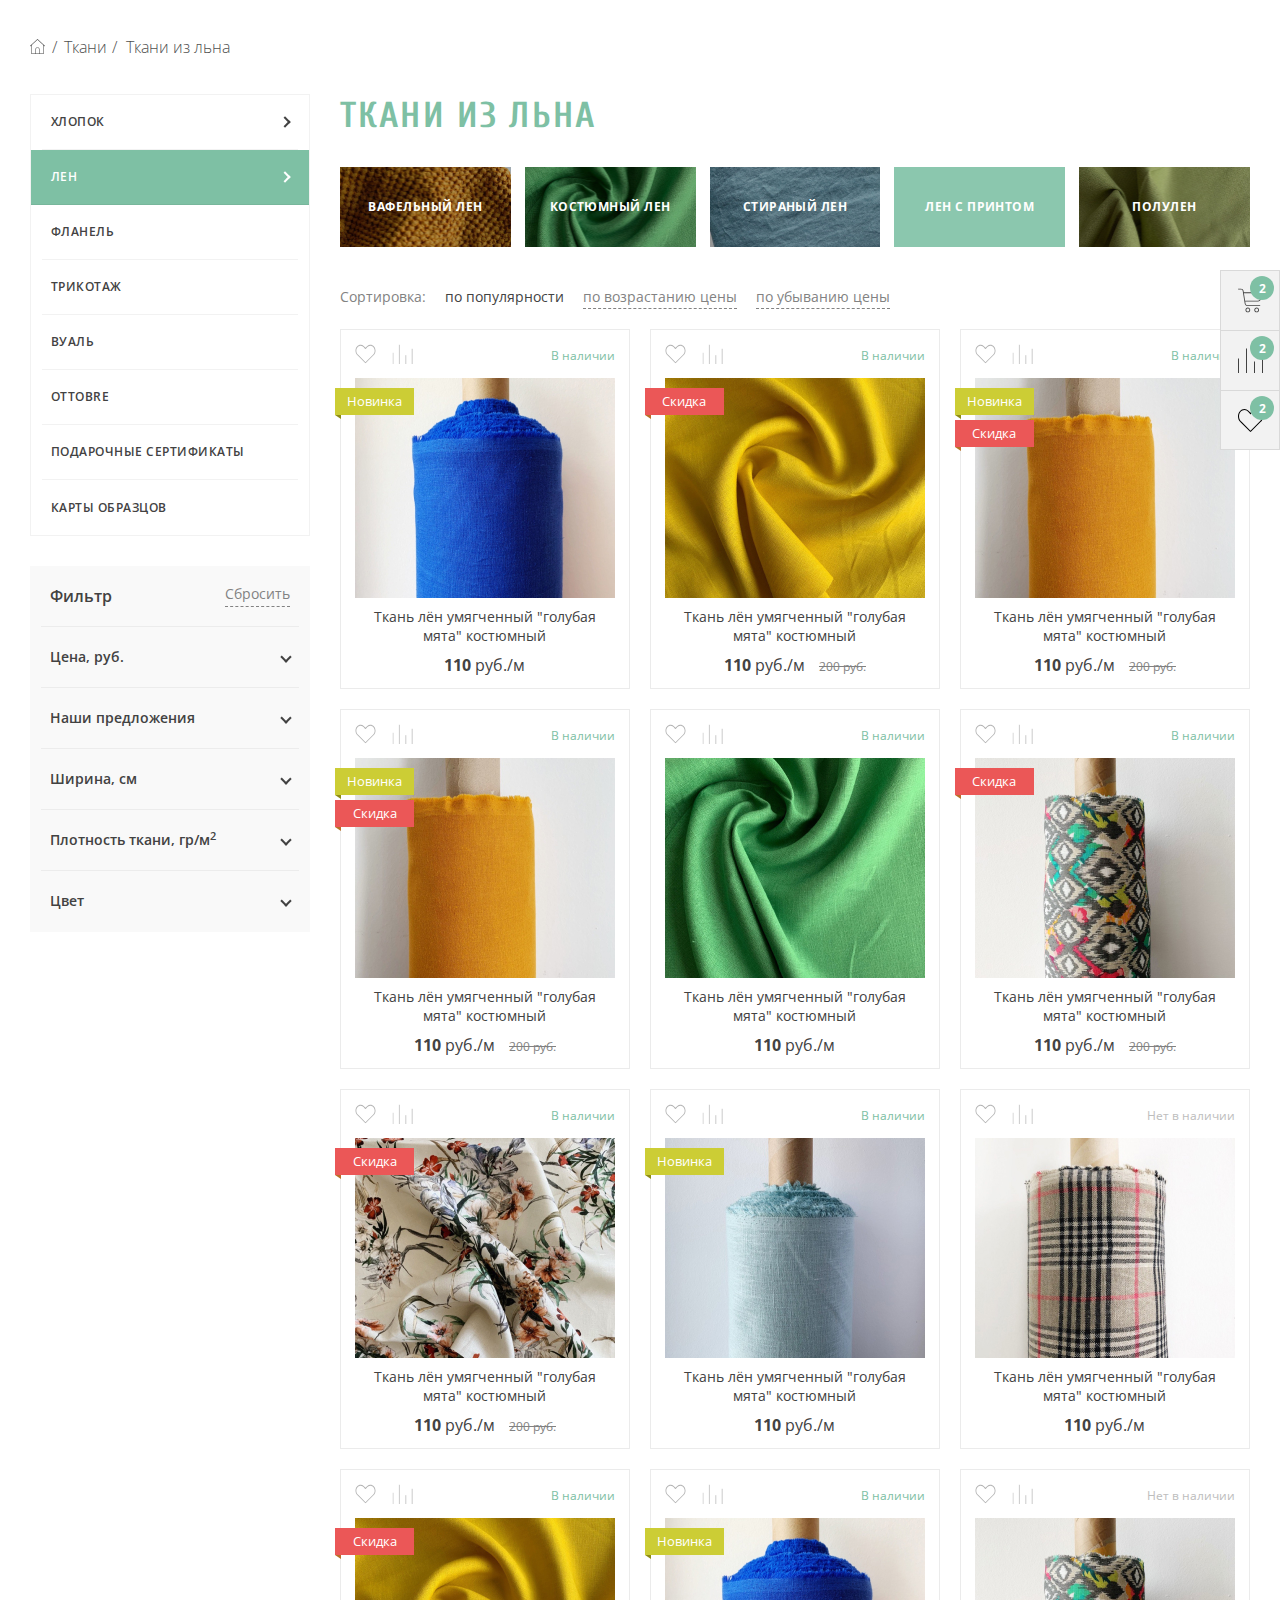
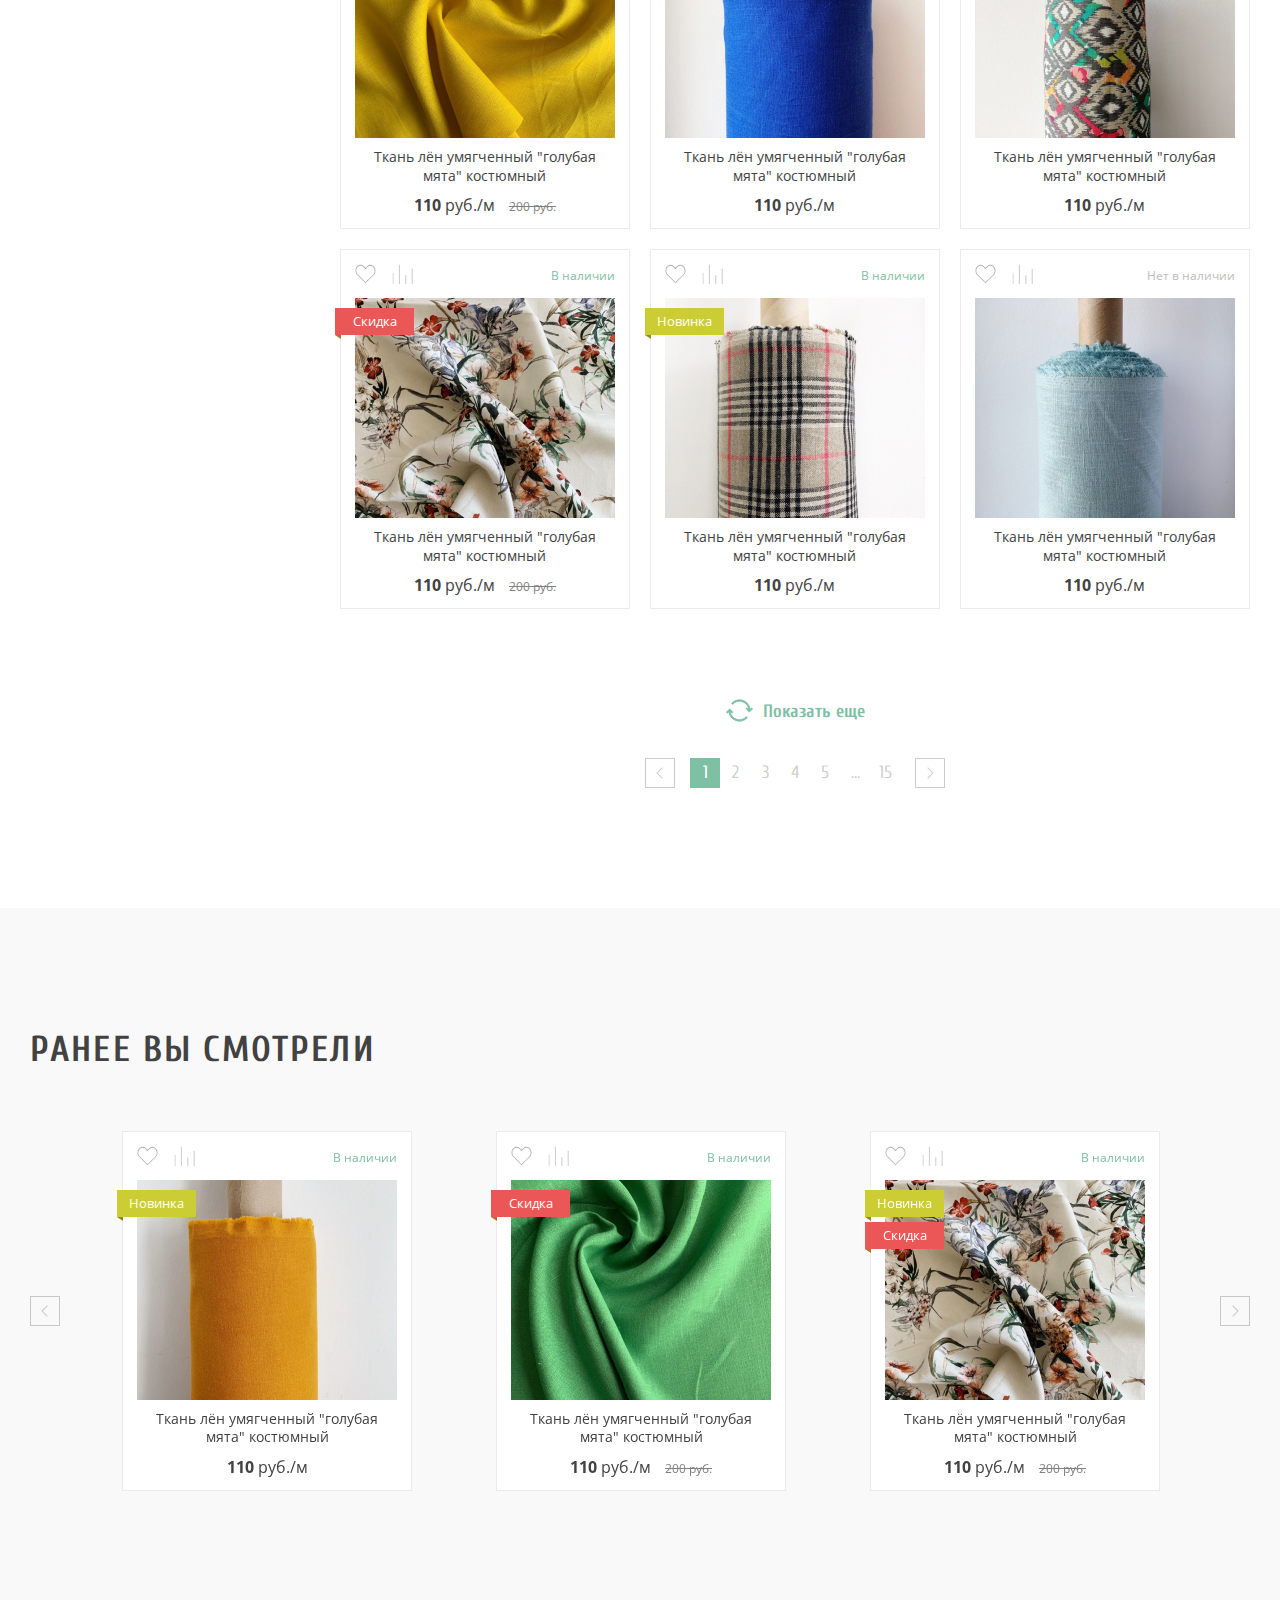
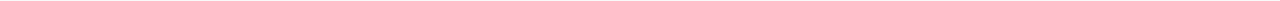
==== commit e2a5bd02: "commit" ====
--- a/catalog.html
+++ b/catalog.html
@@ -858,7 +858,7 @@
           </div>
 
           <div class="pagination">
-            <a href="" class="pagination__arrow pagination__arrow--prev"></a>
+            <a href="" class="arrow pagination__arrow pagination__arrow--prev"></a>
             <a href="" class="pagination__link active">1</a>
             <a href="" class="pagination__link">2</a>
             <a href="" class="pagination__link">3</a>
@@ -866,7 +866,7 @@
             <a href="" class="pagination__link">5</a>
             <a href="" class="pagination__link">...</a>
             <a href="" class="pagination__link">15</a>
-            <a href="" class="pagination__arrow pagination__arrow--next"></a>
+            <a href="" class="arrow pagination__arrow pagination__arrow--next"></a>
           </div>
         </div>
       </div>
--- a/css/main.css
+++ b/css/main.css
@@ -1487,6 +1487,9 @@
   right: -10px;
   top: 0;
 }
+.breadcrumbs__current::after {
+  display: none;
+}
 .breadcrumbs__link--home::after {
   top: -4px;
   right: -12px;
@@ -1897,22 +1900,25 @@
   justify-content: center;
   align-items: center;
 }
-.pagination__arrow,
+.arrow,
 .slider .slick-arrow {
   position: relative;
   width: 30px;
   height: 30px;
   display: block;
   border: 1px solid rgba(0, 0, 0, .2);
+  box-sizing: border-box;
+  cursor: pointer;
+}
+.pagination__arrow {
   margin-right: 15px;
-  box-sizing: border-box;
-}
-.pagination__arrow:hover,
+}
+.arrow:hover,
 .slider .slick-arrow:hover {
   border-color: #7EC0A4;
   background: #7EC0A4;
 }
-.pagination__arrow::before,
+.arrow::before,
 .slider .slick-arrow::before {
   position: absolute;
   top: 10px;
@@ -1925,7 +1931,7 @@
   border-bottom: 1px solid rgba(0, 0, 0, .2);
   transform: rotate(45deg);
 }
-.pagination__arrow:hover::before,
+.arrow:hover::before,
 .slider .slick-arrow:hover::before {
   border-color: #fff;
 }
@@ -2147,17 +2153,463 @@
 SOLUTION
 */
 
+.section--solution {
+  background: url(../images/solution-png.png), linear-gradient(101.26deg, #E9E9E9 3.64%, rgba(211, 211, 211, 0) 99.17%);
+}
+
+.solutions {
+  margin: 0 -60px;
+}
 .solution {
-  background: url(../images/solution-png.png), linear-gradient(101.26deg, #E9E9E9 3.64%, rgba(211, 211, 211, 0) 99.17%);
-}
-
-
-
-
-
-
-
-
-
-
-
+  position: relative;
+  margin: 60px;
+}
+.solution__img {
+  position: relative;
+  width: 780px;
+}
+.solution__img::before,
+.solution__img::after {
+  position: absolute;
+  content: '';
+  width: 100%;
+  height: 100%;
+  top: -10px;
+  left: -10px;
+  background: #FFFFFF;
+  box-shadow: 0px 12px 40px rgba(0, 0, 0, 0.2);
+}
+.solution__img::before {
+  top: -20px;
+  left: -20px;
+  box-shadow: 0px 12px 40px rgba(0, 0, 0, 0.2);
+}
+.solution__img img {
+  position: relative;
+  z-index: 2;
+  display: block;
+  width: 100%;
+  height: auto;
+  box-shadow: 0px 12px 40px rgba(0, 0, 0, 0.2);
+}
+.solution__btn {
+  position: absolute;
+  width: 30px;
+  height: 30px;
+  z-index: 3;
+  border-radius: 100%;
+  background: url(../images/icons.svg#plus) no-repeat center, #7EC0A4;
+  background-size: 14px 14px;
+  border: 1px solid #FFFFFF;
+  box-sizing: border-box;
+  box-shadow: 0px 4px 5px rgba(0, 0, 0, 0.2);
+  cursor: pointer;
+}
+.solution__btn:hover {
+  opacity: 0.7;
+}
+.solution__btn.active {
+  background-color: #EB5757;
+}
+.solution__btn:active {
+  opacity: 1;
+  box-shadow: 0 0 0px 10px rgba(126, 192, 164, .4);
+}
+.solution__btn.active:active {
+  box-shadow: 0 0 0px 10px rgba(235, 87, 87, .4);
+}
+.solution__slides {
+  position: absolute;
+  top: 10px;
+  left: 735px;
+  width: 485px;
+  height: 449px;
+  background: #FFFFFF;
+  box-shadow: 0px 12px 40px rgba(0, 0, 0, 0.2);
+  padding: 20px 7px 20px 65px;
+}
+.solution__slide {
+  max-height: 100%;
+  display: none;
+}
+.solution__slide--info {
+  display: block;
+}
+.solution__slide_title {
+  display: block;
+  margin: 0 0 15px;
+  font-family: Cuprum;
+  font-style: normal;
+  font-weight: normal;
+  font-size: 24px;
+  line-height: 120%;
+  color: #424242;
+}
+.solution__slide_text {
+  overflow-y: auto;
+  max-height: 340px;
+  padding-right: 18px;
+}
+.solution__slide_text p {
+  margin: 0 0 25px;
+  font-weight: 300;
+  font-size: 16px;
+  line-height: 150%;
+  color: #333333;
+}
+.solution__slide_flex {
+  display: flex;
+  justify-content: space-between;
+}
+.item--solution {
+  width: 290px;
+  padding: 0;
+  height: 100%;
+  margin: 0;
+}
+.item--solution .item-bottom {
+  opacity: 1;
+  visibility: visible;
+  position: static;
+}
+.solution__items-slider {
+  width: 110px;
+  padding-right: 4px;
+  max-height: 415px;
+  overflow-y: auto;
+  text-align: center;
+}
+.solution__items-slide {
+  position: relative;
+  width: 80px;
+  height: 62px;
+  margin-bottom: 15px;
+  display: inline-block;
+  background: rgb(197, 193, 193);
+  padding: 4px 8px;
+  cursor: pointer;
+  border: 1px solid rgba(0, 0, 0, 0.1);
+  transition: .1s ease-in-out;
+}
+.solution__items-slide:last-child {
+  margin-bottom: 0;
+}
+.solution__items-slide img {
+  width: 100%;
+  height: 100%;
+  object-fit: cover;
+}
+.solution__items-slide::before {
+  position: absolute;
+  content: '';
+  top: 0;
+  left: 0;
+  width: 100%;
+  height: 100%;
+  background: #E0E0E0;
+  opacity: 0.7;
+}
+.solution__items-slide:hover::before,
+.solution__items-slide.active::before {
+  display: none;
+}
+.solution__items-slide.active {
+  background: #ffffff;
+  width: 100px;
+  height: 80px;
+  box-shadow: 0px 4px 10px rgba(0, 0, 0, 0.1);
+}
+
+.solutions .slick-dots {
+  display: flex;
+  justify-content: center;
+  align-items: center;
+  padding: 0;
+  margin: 0;
+  list-style: none;
+}
+.solution-arrows {
+  width: 100%;
+  justify-content: center;
+  margin-bottom: 15px;
+}
+.solutions .slick-dots button {
+  width: 4px;
+  height: 4px;
+  border: none;
+  border-radius: 100%;
+  background: #C4C4C4;
+  cursor: pointer;
+  font-size: 0;
+  color: transparent;
+  margin: 0 6px;
+  padding: 0;
+  position: relative;
+}
+.solutions .slick-dots .slick-active button {
+  background: #7EC0A4;
+}
+.solutions .slick-dots .slick-active button::before {
+  width: 10px;
+  height: 10px;
+  border: 1px solid rgba(126, 192, 164, .5);
+  position: absolute;
+  content: '';
+  top: -3px;
+  left: -3px;
+  box-sizing: border-box;
+  border-radius: 100%;
+}
+.solutions-nav__numbers {
+  font-family: Cuprum;
+  font-style: normal;
+  font-weight: normal;
+  font-size: 20px;
+  line-height: 130%;
+  color: rgba(66, 66, 66, .5);
+  position: relative;
+  top: 8px;
+}
+.solution-all-slides {
+  font-family: Cuprum;
+}
+.solution-current-slide {
+  font-family: Cuprum;
+  font-size: 36px;
+  letter-spacing: 0.08em;
+  color: #424242;
+  position: relative;
+  top: -4px;
+}
+.solutions-nav {
+  position: absolute;
+  bottom: 60px;
+  right: 60px;
+  width: 440px;
+  display: flex;
+  justify-content: center;
+  flex-wrap: wrap;
+  overflow: hidden;
+}
+.solution__arrow {
+  transform: scale(.8);
+  position: relative;
+}
+.solution__arrow--next {
+  transform: rotate(180deg) scale(.8);
+  margin-left: 20px;
+}
+.solution__arrow--next::after {
+  position: absolute;
+  content: '';
+  height: 1px;
+  width: 200px;
+  right: 100%;
+  top: 13px;
+  background: rgba(0, 0, 0, .2);
+}
+.solution__arrow--prev {
+  margin-right: 20px;
+}
+.solution__arrow--prev::after {
+  position: absolute;
+  content: '';
+  height: 1px;
+  width: 200px;
+  right: 100%;
+  top: 13px;
+  background: rgba(0, 0, 0, .2);
+}
+
+.tabs-section {
+	display: none;
+	padding: 30px 0;
+	background: #fff;
+}
+.tabs>input {
+	display: none;
+	position: absolute;
+}
+#tab1:checked~#content-tab1, #tab2:checked~#content-tab2, #tab3:checked~#content-tab3, #tab4:checked~#content-tab4 {
+	display: block;
+}
+.tabs-line {
+  opacity: 0.1;
+  border-top: 1px solid #000000;
+}
+.tabs-label {
+  display: inline-block;
+  padding: 10px 30px;
+  border-bottom: 2px solid transparent;
+  font-weight: 600;
+  font-size: 12px;
+  line-height: 16px;
+  text-transform: uppercase;
+  color: #424242;
+  cursor: pointer;
+}
+.tabs>input:checked+.tabs-label {
+  border-color: #7EC0A4;
+  color: #7EC0A4;
+}
+.tabs p {
+  margin: 0 0 15px;
+  font-weight: 300;
+  font-size: 16px;
+  line-height: 150%;
+  color: #424242;
+}
+.tabs h3 {
+  margin: 0 0 15px;
+  font-family: Cuprum;
+  font-style: normal;
+  font-weight: bold;
+  font-size: 18px;
+  line-height: 130%;
+  color: #424242;
+}
+.tabs ul {
+  padding: 0;
+  margin: 0;
+  list-style: none;
+}
+.tabs ul li {
+  position: relative;
+  display: block;
+  padding-left: 25px;
+  font-weight: 300;
+  font-size: 16px;
+  line-height: 150%;
+  color: #424242;
+  margin-bottom: 15px;
+}
+.tabs ul li::before {
+  position: absolute;
+  content: '';
+  width: 10px;
+  height: 10px;
+  border-radius: 100%;
+  background: #7EC0A4;
+  left: 0;
+  top: 7px;
+}
+.tabs-section__block {
+  width: 49%;
+}
+.tabs-section__flex {
+  display: flex;
+  justify-content: space-between;
+}
+.article__title {
+  margin: 0 0 30px;
+  font-family: Cuprum;
+  font-style: normal;
+  font-weight: bold;
+  font-size: 36px;
+  line-height: 120%;
+  letter-spacing: 0.06em;
+  text-transform: uppercase;
+  color: #424242;
+}
+.article-status {
+  display: block;
+  padding-left: 21px;
+  margin-bottom: 30px;
+  font-weight: 600;
+  font-size: 14px;
+  line-height: 130%;
+}
+.article-status-no {
+  color: #BDBDBD;
+  background: url(../images/icons.svg#no) no-repeat left center;
+  background-size: 13px 13px;
+}
+.article-status-yes {
+  color: #7EC0A4;
+  background: url(../images/icons.svg#yes) no-repeat left center;
+  background-size: 17px 12px;
+}
+.article-price {
+  display: block;
+  margin-bottom: 30px;
+  font-family: Cuprum;
+  font-style: normal;
+  font-weight: normal;
+  font-size: 24px;
+  line-height: 120%;
+  color: #424242;
+}
+.article-price strong {
+  font-family: Cuprum;
+  font-weight: bold;
+  font-size: 36px;
+}
+.article-counter {
+  margin-bottom: 10px;
+}
+.article-over-price {
+  display: block;
+  margin-bottom: 30px;
+  font-size: 14px;
+  line-height: 130%;
+  color: #424242;
+}
+.article-over-price strong {
+  font-family: Cuprum;
+  font-style: normal;
+  font-weight: bold;
+  font-size: 18px;
+  line-height: 130%;
+  color: #424242;
+}
+.article__btn {
+  max-width: 245px;
+  margin-bottom: 20px;
+}
+.article-alert {
+  display: block;
+  background: url(../images/icons.svg#alert) no-repeat center left;
+  background-size: 18px 20px;
+  padding-left: 28px;
+  margin-bottom: 20px;
+}
+.article-alert span {
+  display: inline-block;
+  position: relative;
+  top: -3px;
+  cursor: pointer;
+  padding-bottom: 3px;
+  font-size: 14px;
+  line-height: 130%;
+  color: #7EC0A4;
+  border-bottom: 1px dashed #7EC0A4;
+}
+.article-alert:hover span {
+  color: #424242;
+  border-color: #424242;
+}
+.article-bonus {
+  display: flex;
+}
+.article-bonus__item {
+  margin-right: 40px;
+  text-align: center;
+}
+.article-bonus__item i {
+  display: inline-block;
+  width: 100%;
+  height: 30px;
+  margin-bottom: 5px;
+}
+.article-bonus__item--aeroflot i {
+  background: url(../images/pr_bonus1.png) no-repeat center bottom;
+}
+.article-bonus__item--spasibo i {
+  background: url(../images/pr_bonus3.png) no-repeat center bottom;
+}
+.article-bonus__item span {
+  display: block;
+  font-size: 12px;
+  line-height: 130%;
+  color: #424242;
+}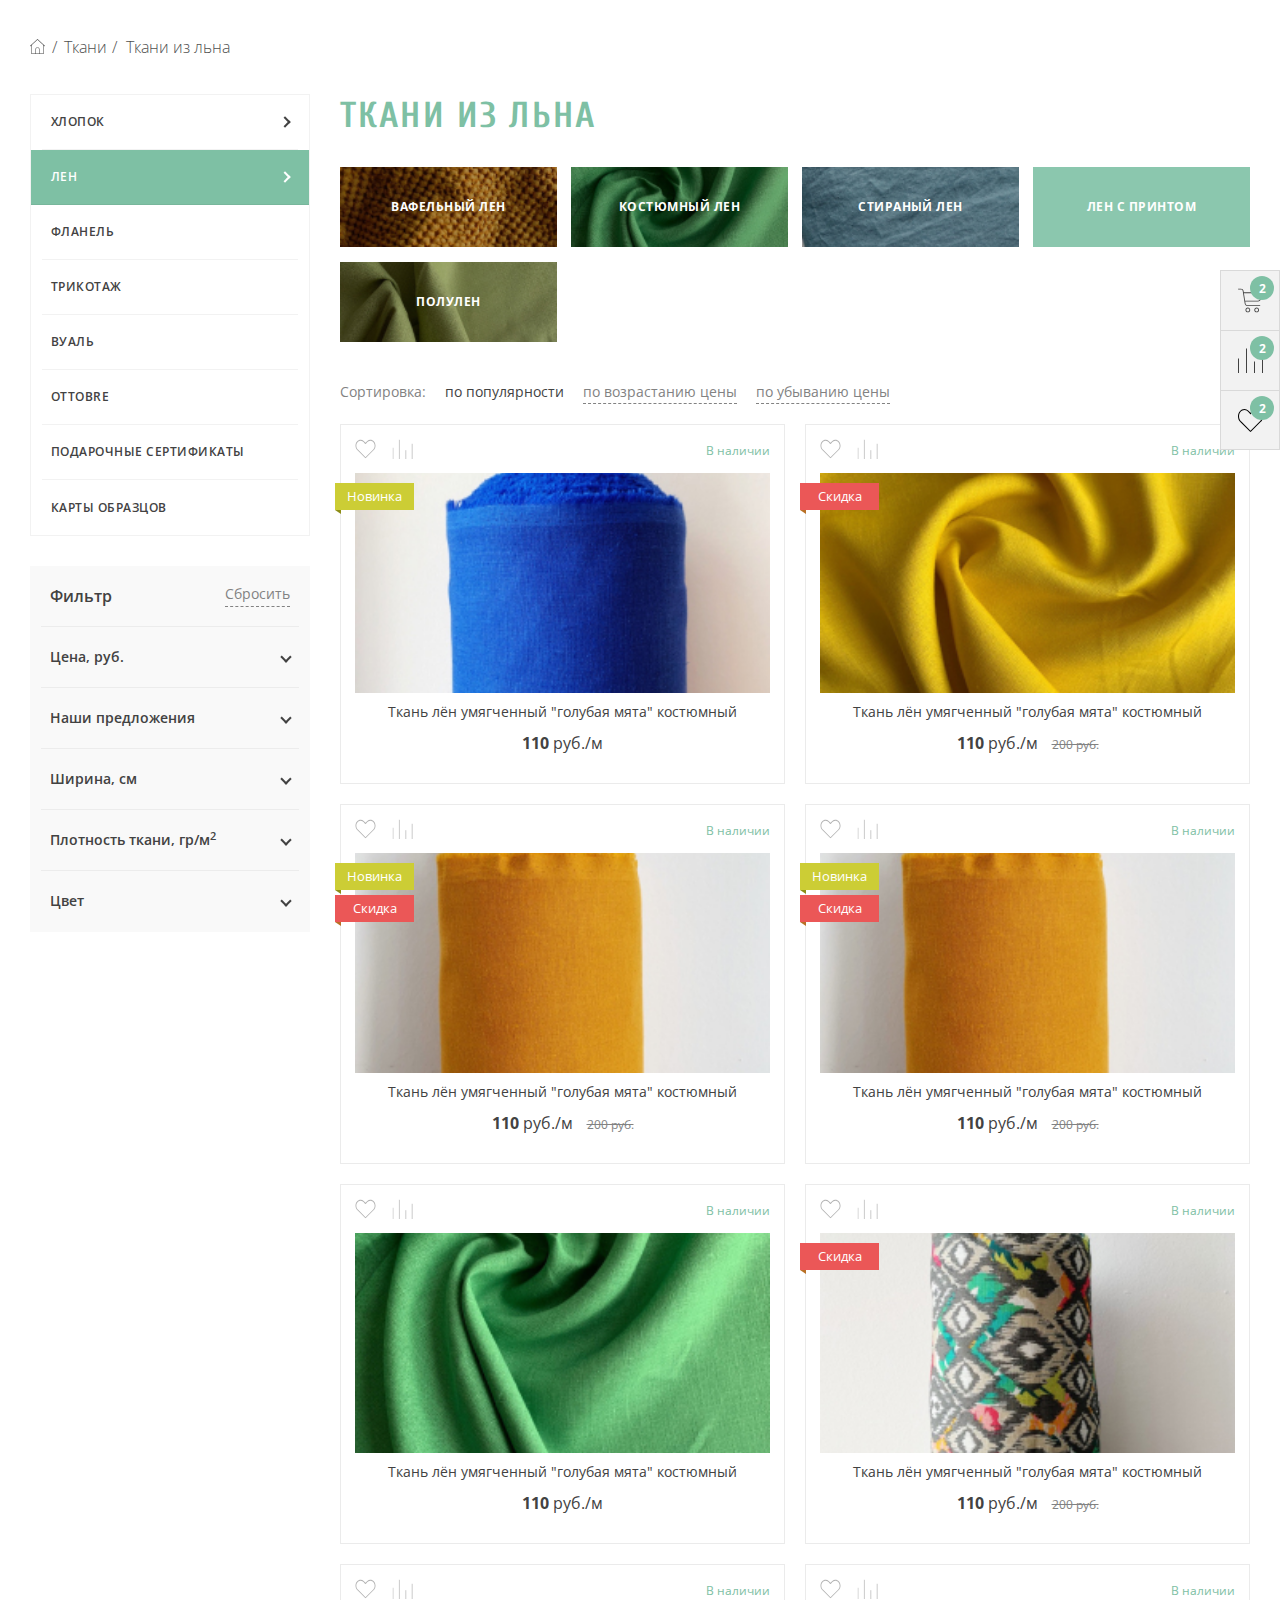
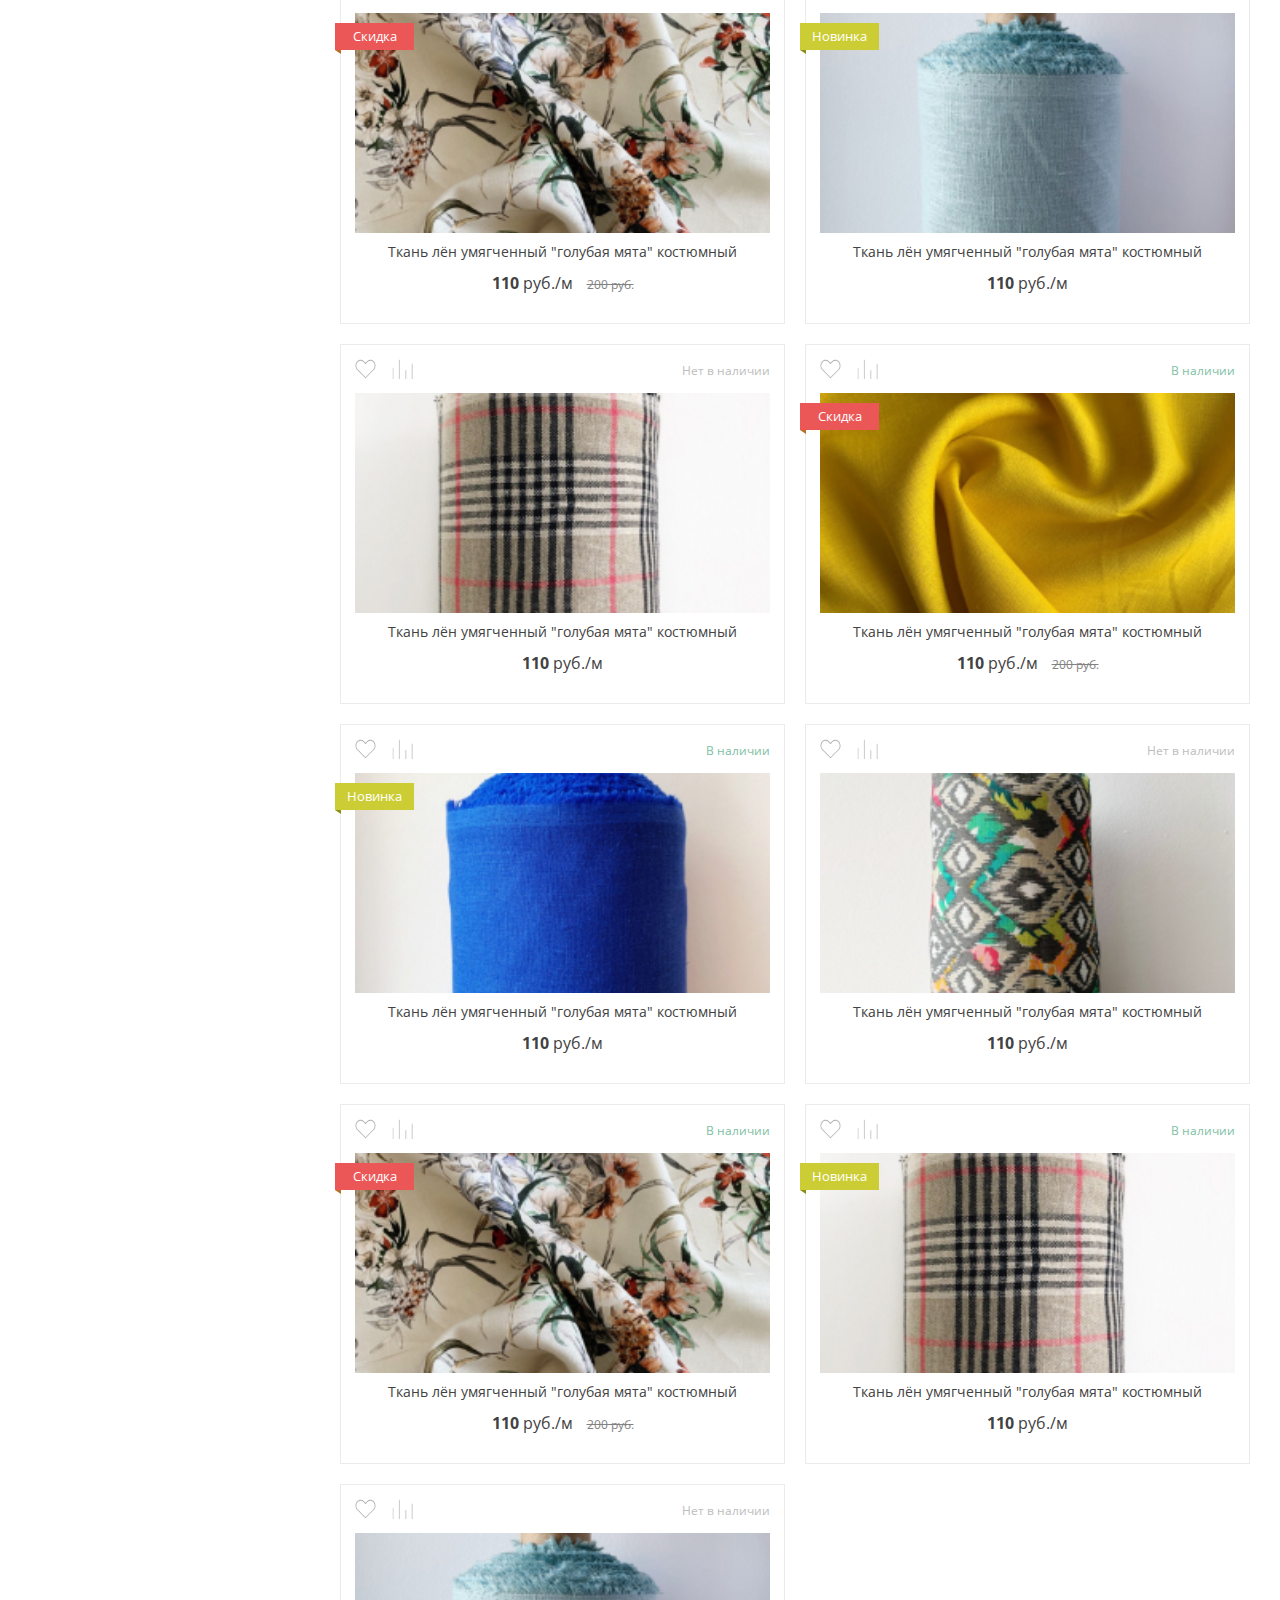
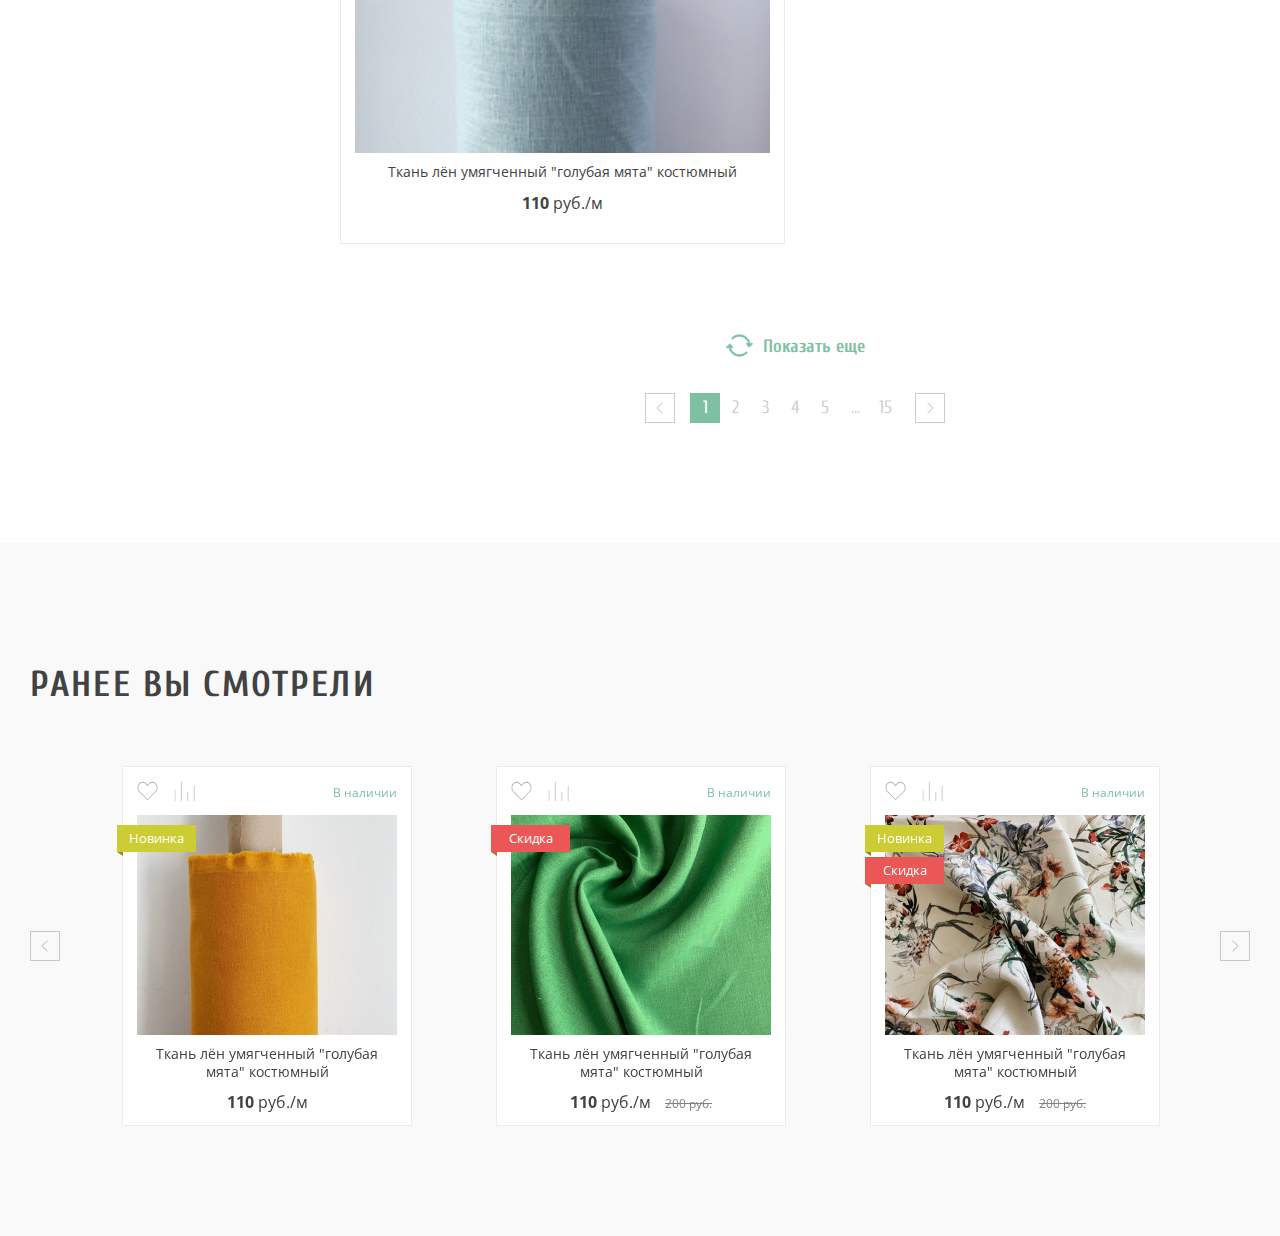
==== commit 54616e10: "commit" ====
--- a/catalog.html
+++ b/catalog.html
@@ -7,6 +7,10 @@
   <meta name="format-detection" content="telephone=no">
   <link rel="stylesheet" href="libs/slick/slick.css">
   <link rel="stylesheet" href="css/main.css">
+  <link rel="stylesheet" href="css/1280.css">
+  <link rel="stylesheet" href="css/979.css">
+  <link rel="stylesheet" href="css/767.css">
+  <link rel="stylesheet" href="css/479.css">
 </head>
 <body id="top">
   <main class="main">
@@ -18,7 +22,7 @@
       </div>
 
       <div class="main__flex">
-        <aside class="sidebar">
+        <aside class="sidebar" id="sidebar">
           <div class="sidebar-menu">
             <a href="" class="sidebar-menu__link">Хлопок <span></span></a>
             <a href="" class="sidebar-menu__link sidebar-menu__link--active">Лен <span></span></a>
@@ -30,7 +34,7 @@
             <a href="" class="sidebar-menu__link">карты образцов</a>
           </div>
 
-          <div class="filter">
+          <div class="filter" id="filter">
             <div class="filter-top flex">
               <strong>Фильтр</strong>
               <span class="filter-reset js-reset-filter">Сбросить</span>
@@ -238,14 +242,20 @@
             </div>
           </div>
           
-          <div class="sort">
-            <span class="sort__span">Сортировка:</span>
-            <div class="sort__block">
-              <span class="sort__item sort__item--active">по популярности</span>
-              <span class="sort__item">по возрастанию цены</span>
-              <span class="sort__item">по убыванию цены</span>
-            </div>
-          </div>
+          <div class="sort-block flex">
+            <div class="filter-mobile hidden md-visible" id="filter-mobile">
+              <div class="filter-btn js-filter-open">Фильтр</div>
+            </div>
+            <div class="sort js-sort">
+              <span class="sort__span">Сортировка:</span>
+              <div class="sort__block">
+                <span class="sort__item active">по популярности</span>
+                <span class="sort__item">по возрастанию цены</span>
+                <span class="sort__item">по убыванию цены</span>
+              </div>
+            </div>
+          </div>
+          
 
           <div class="catalog">
             <div class="item">
--- a/css/main.css
+++ b/css/main.css
@@ -8,8 +8,8 @@
   -webkit-box-sizing: border-box;
           box-sizing: border-box;
 }
-body {
-  /* background: #e5e5e5; */
+body, html {
+  overflow-x: hidden;
 }
 
 .flex { 
@@ -334,9 +334,10 @@
   -webkit-transform: rotateX(0);
 }
 .menu-collapse__list {
-  padding: 0;
-  margin: 0;
+  padding: 0 0 10px;
+  margin: 0 0 30px;
   list-style: none;
+  border-bottom: 1px solid rgba(0, 0, 0, .1);
 }
 .menu-collapse__item a {
   display: flex;
@@ -352,7 +353,7 @@
 }
 .menu-collapse__item a:hover {
   color: #7EC0A4;
-  background: #F9F9F9;
+  background-color: #F9F9F9;
 }
 .menu-collapse::before {
   position: absolute;
@@ -495,7 +496,7 @@
 .socials__link--ig {
   background: url(../images/icons.svg#ig) no-repeat center;
 }
-.footer__menu {
+.footer__menu_list {
   padding: 0;
   margin: 0;
   list-style: none;
@@ -563,13 +564,16 @@
   width: 30px;
   height: 30px;
 }
+.footer__wrapper {
+  position: relative;
+}
 .up {
-  position: fixed;
+  position: absolute;
   display: flex;
   align-items: center;
   justify-content: center;
-  bottom: 27%;
-  right: 20px;
+  bottom: 160px;
+  right: -80px;
   z-index: 99;
   width: 80px;
   height: 50px;
@@ -973,7 +977,7 @@
 */
 .cart {
   position: fixed;
-  z-index: 99;
+  z-index: 97;
   top: 0;
   right: -960px;
   height: 100vh;
@@ -987,6 +991,7 @@
 }
 .cart__btns {
   position: absolute;
+  z-index: 9;
   background: #fff;
   left: -60px;
   top: calc(50% - 180px);
@@ -1599,7 +1604,7 @@
   text-transform: uppercase;
   color: #FFFFFF;
 }
-.sort {
+.sort-block {
   margin-bottom: 20px;
 }
 .sort__span {
@@ -1626,8 +1631,8 @@
   color: #424242;
   border-color: #424242;
 }
-.sort__item--active,
-.sort__item--active:hover {
+.sort__item.active,
+.sort__item.active:hover {
   color: #424242;
   border-color: transparent;
 }
@@ -2155,6 +2160,7 @@
 
 .section--solution {
   background: url(../images/solution-png.png), linear-gradient(101.26deg, #E9E9E9 3.64%, rgba(211, 211, 211, 0) 99.17%);
+  padding-bottom: 55px;
 }
 
 .solutions {
@@ -2163,6 +2169,26 @@
 .solution {
   position: relative;
   margin: 60px;
+}
+.solution__wrapper {
+  position: relative;
+}
+.solution-shape1 {
+  position: absolute;
+  bottom: -85px;
+  left: -360px;
+  width: 590px;
+  height: 284px;
+  background: url(../images/solution-bg1.svg) no-repeat center;
+}
+.solution-shape2 {
+  position: absolute;
+  top: -95px;
+  right: -370px;
+  width: 730px;
+  height: 570px;
+  background: url(../images/solution-bg2.svg) no-repeat center;
+  background-size: contain;
 }
 .solution__img {
   position: relative;
@@ -2612,4 +2638,220 @@
   font-size: 12px;
   line-height: 130%;
   color: #424242;
-}+}
+
+.toggle .knobs {
+  position: relative;
+  width: 50px;
+  height: 20px;
+  border: 1px solid #828282;
+  box-sizing: border-box;
+  border-radius: 60px;
+  cursor: pointer;
+  overflow: hidden;
+}
+.toggle .knobs::after {
+  width: 6px;
+  height: 6px;
+  position: absolute;
+  z-index: 2;
+  top: 6px;
+  right: 6px;
+  content: '';
+  border-left: 1px solid #828282;
+  border-bottom: 1px solid #828282;
+  transform: rotate(225deg);
+}
+.checkbox {
+  display: none;
+}
+.toggle .knobs::before {
+  position: absolute;
+  content: '';
+  top: 3px;
+  left: 3px;
+  width: 12px;
+  height: 12px;
+  background: #7EC0A4;
+  border-radius: 50%;
+  transition: 0.3s ease all, left 0.3s cubic-bezier(0.18, 0.89, 0.35, 1.15);
+}
+.toggle .checkbox:active + .knobs:before {
+    width: 40px;
+    border-radius: 100px;
+} 
+.toggle .checkbox:checked:active + .knobs:before {
+    margin-left: -26px;
+}
+.toggle .checkbox:checked + .knobs:before {
+    left: 33px;
+    background-color: #7EC0A4;
+}
+.toggle .checkbox:checked + .knobs:after {
+  left: 6px;
+  transform: rotate(45deg);
+}
+
+.article-top {
+  display: flex;
+}
+.article-media {
+  width: 520px;
+  flex-shrink: 0;
+  margin-right: 30px;
+  position: relative;
+}
+.article-media__img-block {
+  padding: 0 55px;
+}
+.article-media__img {
+  position: relative;
+}
+.article-media__img img {
+  width: 100%;
+  height: auto;
+}
+.article-description {
+  flex-grow: 2;
+}
+.article-media__labels {
+  position: absolute;
+  top: 10px;
+  left: 0;
+}
+.article-media__label {
+  width: 120px;
+  height: 35px;
+  font-size: 16px;
+}
+.article-media__label::after {
+  display: none;
+}
+.item-icon--article {
+  width: 40px;
+  height: 40px;
+  display: flex;
+  justify-content: center;
+  align-items: center;
+  background: #FFFFFF;
+  border: 1px solid rgba(0, 0, 0, 0.08);
+  border-radius: 100%;
+  margin: 0 0 10px;
+}
+.item-icon--article .item-icon__hint {
+  right: 100%;
+  left: auto;
+  top: -3px;
+}
+.item-icon--article .item-icon__hint::after {
+  right: -3px;
+  left: auto;
+  top: 15px;
+  transform: rotate(-45deg);
+}
+.article-media__btns {
+  position: absolute;
+  top: 10px;
+  right: 5px;
+}
+.article-description__flex {
+  display: flex;
+}
+.article-meta {
+  width: 315px;
+}
+.article-tth {
+  flex-grow: 2;
+}
+.artikul {
+  display: block;
+  margin-bottom: 30px;
+  font-weight: 600;
+  font-size: 14px;
+  line-height: 130%;
+  color: #828282;
+}
+.tth-list {
+  border-left: 1px solid rgba(0, 0, 0, .05);
+  padding-left: 25px;
+}
+.tth-item {
+  margin-bottom: 20px;
+  font-size: 14px;
+  line-height: 130%;
+  color: #424242;
+  display: flex;
+}
+.tth-name {
+  display: flex;
+  align-items: flex-start;
+  width: 210px;
+  flex-shrink: 0;
+}
+.tth-name i {
+  display: block;
+  position: relative;
+  top: 13px;
+  flex-grow: 2;
+  margin: 0 10px;
+  border-bottom: 1px dashed #828282;
+}
+.tth-value {
+  font-weight: 600;
+}
+.article-media__img--popup-open {
+  position: absolute;
+  top: calc(50% - 30px);
+  left: calc(50% - 30px);
+  width: 61px;
+  height: 61px;
+  background: #7EC0A4;
+  display: block;
+  border-radius: 100%;
+  cursor: pointer;
+  box-shadow: 0px 4px 5px rgba(0, 0, 0, 0.2);
+  transition: .1s ease-in-out;
+}
+.article-media__img--popup-open:hover {
+  opacity: 0.7;
+}
+.article-media__img--popup-open:active {
+  box-shadow: 0 0 1px 10px rgba(126, 192, 164, .4);
+  opacity: 1;
+}
+.article-media__img--popup-open::before {
+  position: absolute;
+  content: '';
+  width: 21px;
+  height: 3px;
+  background: #ffffff;
+  left: 20px;
+  top: 29px;
+}
+.article-media__img--popup-open::after {
+  position: absolute;
+  content: '';
+  width: 3px;
+  height: 21px;
+  background: #ffffff;
+  left: 29px;
+  top: 20px;
+}
+
+
+@media screen and (max-width: 1440px) {
+  .footer__pay_items {
+    margin-right: 80px;
+  }
+  .up {
+    right: 20px;
+  }
+}
+
+
+
+
+
+
+
+
--- a/css/1280.css
+++ b/css/1280.css
@@ -0,0 +1,295 @@
+@media screen and (max-width: 1280px) {
+  .lg-hidden {
+    display: none;
+  }
+  .lg-visible {
+    opacity: 1;
+    visibility: visible;
+    position: static;
+  }
+  .header-top,
+  .menu-desktop__item a {
+    height: auto;
+    padding: 0;
+    border: none;
+  }
+  .header__wrapper {
+    padding: 0;
+    height: 80px;
+  }
+  .logo {
+    margin: 0;
+  }
+  .logo img {
+    width: 86px;
+    height: 65px;
+  }
+  .header-content {
+    flex-grow: 0;
+  }
+  .phone--header,
+  .phone--menu {
+    margin: 0;
+    font-size: 24px;
+    line-height: 33px;
+    padding-left: 35px;
+    background-size: 25px 25px;
+  }
+  .phone--menu {
+    margin-bottom: 30px;
+    display: inline-block;
+  }
+  .header-mobile-btns {
+    display: flex;
+    align-items: center;
+  }
+  .icon--mobile {
+    width: 30px;
+    height: 30px;
+    margin: 0 0 0 40px;
+    background-size: 30px 30px;
+  }
+  .header-menu {
+    position: fixed;
+    flex-direction: column;
+    justify-content: space-between;
+    top: 0;
+    right: -385px;
+    width: 384px;
+    padding: 0 0 20px;
+    height: 100vh;
+    z-index: 98;
+    /* opacity: 0;
+    visibility: hidden; */
+    background: #FFFFFF;
+    overflow-y: auto;
+    overflow-x: hidden;
+    transition: .2s ease-in-out;
+  }
+  .header-menu.active {
+    opacity: 1;
+    visibility: visible;
+    right: 0;
+    box-shadow: 0px 4px 30px rgba(0, 0, 0, 0.37);
+  }
+  .menu-top {
+    flex-shrink: 0;
+    width: 100%;
+    height: 67px;
+    padding: 0 20px;
+    display: flex;
+    justify-content: space-between;
+    align-items: center;
+  }
+  .menu-close {
+    display: block;
+    width: 30px;
+    height: 30px;
+    background: url(../images/icons.svg#close) no-repeat center right;
+    background-size: 30px 30px;
+    cursor: pointer;
+  }
+  .menu-close:hover {
+    background-image: url(../images/icons.svg#close-hover);
+  }
+  .menu-collapse {
+    position: static;
+    box-shadow: none;
+    opacity: 1;
+    visibility: visible;
+    transform: none;
+    width: 100%;
+    border: none;
+    background: transparent;
+    transition: none;
+    padding: 10px 20px 0;
+  }
+  .menu-collapse__footer {
+    flex-direction: column;
+    display: flex;
+    align-items: center;
+  }
+  .logo--menu img {
+    width: 132px;
+    height: 100px;
+  }
+  .logo--menu {
+    margin-bottom: 30px;
+    display: inline-block;
+  }
+  .menu-catalog {
+    width: 100%;
+  }
+  .menu-catalog__title {
+    position: relative;
+    height: 50px;
+    padding: 0 20px;
+    background: rgba(126, 192, 164, .2);
+    cursor: pointer;
+  }
+  .menu-catalog__title::before {
+    position: absolute;
+    content: '';
+    width: 20px;
+    height: 20px;
+    top: 15px;
+    left: 20px;
+    background: url(../images/icons.svg#catalog) no-repeat center;
+  }
+  .menu-catalog__title span {
+    font-weight: bold;
+    font-size: 14px;
+    line-height: 19px;
+    text-transform: uppercase;
+    color: #424242;
+    display: inline-block;
+    padding-left: 30px;
+  }
+  .menu-catalog__title i {
+    position: relative;
+    display: inline-block;
+    width: 8px;
+    height: 8px;
+    border-left: 2px solid #424242;
+    border-bottom: 2px solid #424242;
+    box-sizing: border-box;
+    transform: rotate(-45deg);
+  }
+  .menu-catalog__title.active i {
+    top: 3px;
+    transform: rotate(135deg);
+  }
+  .menu-desktop {
+    display: none;
+    background: rgba(126, 192, 164, .2);
+    padding: 0 20px 5px;
+  }
+  .menu-desktop__item {
+    margin: 0;
+    border-top: 1px solid rgba(0, 0, 0, .1);
+  }
+  .menu-desktop__item--sale {
+    padding-left: 30px;
+  }
+  .menu-desktop__item a {
+    height: 39px;
+    display: flex;
+    align-items: center;
+    padding-left: 30px;
+  }
+  .menu-desktop__item a:hover::before {
+    display: none;
+  }
+  .menu-collapse::before {
+    display: none;
+  }
+  .menu-collapse__item a {
+    padding-left: 30px;
+    background-repeat: no-repeat;
+    background-position: left center;
+    background-size: 20px 20px;
+  }
+  .menu-collapse__item a:hover {
+    background-color: transparent;
+  }
+  .menu-collapse__item--about a {
+    background-image: url(../images/icons.svg#about);
+  }
+  .menu-collapse__item--garant a {
+    background-image: url(../images/icons.svg#garant);
+  }
+  .menu-collapse__item--wie a {
+    background-image: url(../images/icons.svg#wie);
+  }
+  .menu-collapse__item--curve a {
+    background-image: url(../images/icons.svg#curve);
+  }
+  .menu-collapse__item--pay a {
+    background-image: url(../images/icons.svg#pay);
+  }
+  .menu-collapse__item--deliv a {
+    background-image: url(../images/icons.svg#deliv);
+  }
+  .menu-collapse__item--opt a {
+    background-image: url(../images/icons.svg#opt);
+  }
+  .menu-collapse__item--reviews a {
+    background-image: url(../images/icons.svg#reviews);
+  }
+  .menu-collapse__item--faq a {
+    background-image: url(../images/icons.svg#faq);
+  }
+  .menu-collapse__item--contacts a {
+    background-image: url(../images/icons.svg#contacts);
+  }
+  .banner__media {
+    display: flex;
+    justify-content: center;
+  }
+  .banner__media img {
+    height: 100%;
+  }
+  .solutions {
+    max-width: 920px;
+    margin: 0 auto;
+  }
+  .solution__img {
+    width: 100%;
+  }
+  .solution__slides {
+    position: relative;
+    top: 0;
+    left: 10px;
+    padding: 25px;
+    height: 465px;
+  }
+  .section__title--solution {
+    text-align: center;
+    margin-bottom: 20px;
+  }
+  .solutions-nav {
+    right: 110px;
+    bottom: 60px;
+    display: flex;
+    flex-wrap: nowrap;
+    width: auto;
+    height: 465px;
+  }
+  .solution-arrows,
+  .solutions .slick-dots {
+    flex-direction: column;
+    justify-content: center;
+    align-items: center;
+    height: 100%;
+  }
+  .solution__arrow--prev {
+    transform: rotate(90deg) scale(.8);
+    margin: 0 0 20px;
+  }
+  .solution__arrow--next {
+    margin: 20px 0 0;
+    transform: rotate(-90deg) scale(.8);
+  }
+  .solutions .slick-dots {
+    margin-left: 20px;
+  }
+  .solution__arrow::after {
+    width: 240px;
+  }
+  .item {
+    width: 50%;
+  }
+  .rubric {
+    width: 25%;
+  }
+
+
+
+
+
+
+
+
+
+
+}--- a/css/979.css
+++ b/css/979.css
@@ -0,0 +1,153 @@
+@media screen and (max-width: 979px) {
+  .md-visible {
+    opacity: 1;
+    visibility: visible;
+    position: static;
+  }
+  .footer-top {
+    flex-wrap: wrap;
+    padding-right: 140px;
+  }
+  .footer__pay {
+    width: 100%;
+    margin: 0;
+    padding-top: 40px;
+  }
+  .footer__pay_items {
+    margin: 0;
+    width: 100%;
+  }
+  .up {
+    top: 30px;
+    z-index: 95;
+    background: rgba(255, 255, 255, .5);
+    border-color: transparent;
+  }
+  .section {
+    padding: 100px 0;
+  }
+  .section__title {
+    text-align: center;
+  }
+  .blog__item {
+    width: 50%;
+  }
+  .blog__item:nth-child(n+3) {
+    display: none;
+  }
+  .banner__title {
+    font-size: 64px;
+    max-width: 530px;
+    padding: 0 15px;
+  }
+  .solutions {
+    margin: 0 -60px 0 -40px;
+    max-width: 1000px;
+  }
+  .solution-shape1 {
+    left: -40px;
+  }
+  .solution-shape2 {
+    right: -100px;
+    top: -150px;
+    width: 500px;
+  }
+  .main__flex {
+    flex-wrap: wrap;
+  }
+  .sidebar {
+    width: 100%;
+    margin: 0 0 5px;
+  }
+  .sidebar-menu {
+    display: flex;
+    flex-wrap: wrap;
+    padding: 0;
+    border-bottom: none;
+    border-right: none;
+  }
+  .sidebar-menu__link {
+    height: 58px;
+    width: 25%;
+    text-align: center;
+    justify-content: center;
+    border-right: 1px solid rgba(0, 0, 0, 0.05);
+  }
+  .sidebar-menu__link:hover, .sidebar-menu__link--active {
+    margin: 0;
+    padding: 0;
+  }
+  .sidebar-menu__link:last-child {
+    border-bottom: 1px solid rgba(0, 0, 0, 0.05);
+    border-right: 1px solid rgba(0, 0, 0, 0.05);
+  }
+  .sidebar-menu__link span {
+    margin-left: 20px;
+  }
+  .sidebar-menu__link--active span {
+    transform: rotate(45deg);
+    position: relative;
+    top: -3px;
+  }
+
+  .filter {
+    position: absolute;
+    top: -10px;
+    left: 0;
+    width: 290px;
+    box-shadow: 0px 15px 30px rgba(0, 0, 0, 0.37);
+    z-index: 90;
+    opacity: 0;
+    visibility: hidden;
+    transition: .1s ease-in-out;
+  }
+  .filter.active {
+    opacity: 1;
+    visibility: visible;
+  }
+  .filter-mobile {
+    position: relative;
+  }
+  .filter-btn {
+    background: url(../images/icons.svg#filter) no-repeat 16px 12px, #F9F9F9;
+    background-size: 17px 17px;
+    width: 120px;
+    height: 40px;
+    flex-shrink: 0;
+    font-weight: 600;
+    font-size: 16px;
+    color: #424242;
+    cursor: pointer;
+    text-align: center;
+    line-height: 40px;
+    padding-left: 25px;
+    z-index: 91;
+    position: relative;
+  }
+  .filter-btn.active {
+    background-image: url(../images/icons.svg#close);
+    background-position: 16px 11px;
+    background-size: 20px 20px;
+  }
+  .item {
+    height: auto;
+  }
+  .item-bottom {
+    opacity: 1;
+    visibility: visible;
+    position: relative;
+  }
+
+
+
+
+
+
+
+
+
+
+
+
+
+}--- a/css/767.css
+++ b/css/767.css
@@ -0,0 +1,356 @@
+@media screen and (max-width: 767px) {
+  .wrapper {
+    padding: 0 15px;
+  }
+  .sm-hidden {
+    display: none;
+  }
+  .sm-visible {
+    opacity: 1;
+    visibility: visible;
+    position: static;
+  }
+  .icon--mobile {
+    margin: 0;
+  }
+  .footer__logo {
+    width: 100%;
+    text-align: center;
+    margin-bottom: 25px;
+  }
+  .logo--footer {
+    display: inline-block;
+  }
+  .footer-top {
+    padding: 20px 0 5px;
+  }
+  .socials {
+    justify-content: center;
+  }
+  .socials__link {
+    margin: 0 20px;
+  }
+  .up {
+    top: 50px;
+    right: 15px;
+    width: 40px;
+    height: 25px;
+  }
+  .up i {
+    width: 15px;
+    height: 13px;
+  }
+  .footer__pay_title {
+    font-size: 12px;
+    margin-bottom: 15px;
+  }
+  .footer-bottom {
+    padding: 20px 0;
+  }
+  .copyright {
+    font-size: 10px;
+  }
+  .footer__menu {
+    width: 100%;
+    border-top: 1px solid rgba(255, 255, 255, .2);
+    border-bottom: 1px solid rgba(255, 255, 255, .2);
+  }
+  .footer__menu:nth-child(3) {
+    border-top: none;
+  }
+  .footer__menu_list {
+    display: none;
+  }
+  .footer__menu_title {
+    position: relative;
+    height: 36px;
+    padding: 0 10px;
+    display: flex;
+    align-items: center;
+    cursor: pointer;
+    font-weight: 600;
+    font-size: 12px;
+    line-height: 130%;
+    color: #FFFFFF;
+  }
+  .footer__menu_title::after {
+    position: absolute;
+    right: 10px;
+    top: 15px;
+    content: '';
+    width: 5px;
+    height: 5px;
+    border-right: 1px solid #FFFFFF;
+    border-bottom: 1px solid #FFFFFF;
+    transform: rotate(-45deg);
+    transition: .1s ease-in-out;
+  }
+  .footer__menu_title.active::after {
+    transform: rotate(45deg);
+  }
+  .footer__menu_list {
+    padding-left: 20px;
+  }
+  .footer__menu_item {
+    margin-bottom: 15px;
+  }
+  .footer__menu_item a {
+    font-size: 12px;
+  }
+  .section {
+    padding: 60px 0;
+  }
+  .section__title {
+    font-size: 24px;
+    margin-bottom: 20px;
+  }
+  .blog__item {
+    width: 100%;
+    margin-bottom: 20px;
+    max-width: 390px;
+  }
+  .blog {
+    flex-wrap: wrap;
+    justify-content: center;
+  }
+  .blog__item:nth-child(n) {
+    display: block;
+  }
+  .banner__title {
+    font-size: 36px;
+    line-height: 1.2;
+  }
+  .solution__slides {
+    width: 100%;
+    max-width: 485px;
+    position: static;
+    box-shadow: 0px 4px 20px rgba(0, 0, 0, 0.2);
+  }
+  .section__title--solution {
+    margin-bottom: 15px;
+  }
+  .solution__img::before {
+    top: -8px;
+    left: -8px;
+    box-shadow: 0px 4px 15px rgba(0, 0, 0, 0.2);
+  }
+  .solution__img::after {
+    top: -4px;
+    left: -4px;
+    box-shadow: 0px 4px 15px rgba(0, 0, 0, 0.2);
+  }
+  .solutions {
+    margin: 0 -20px;
+  }
+  .solution {
+    margin: 25px 20px;
+  }
+  .solutions-nav {
+    position: static;
+    display: block;
+    width: 100%;
+    height: auto;
+    margin-bottom: 20px;
+    padding-bottom: 5px;
+  }
+  .btn--solutions {
+    position: relative;
+    width: 190px;
+    margin: 0 auto;
+  }
+  .solution-arrows, .solutions .slick-dots {
+    flex-direction: row;
+  }
+  .solution-shape1 {
+    width: 230px;
+    height: 110px;
+    background-size: cover;
+    bottom: -75px;
+    left: -44px;
+  }
+  .solution-shape2 {
+    width: 230px;
+    height: 245px;
+    background-size: cover;
+    top: -88px;
+    right: -44px;
+  }
+  .solution__arrow--prev {
+    transform: rotate(0deg) scale(.8);
+    margin: 0 20px 0 0;
+  }
+  .solution__arrow--next {
+    transform: rotate(180deg) scale(.8);
+    margin: 0 0 0 20px;
+  }
+  .solutions-nav__numbers {
+    font-size: 14px;
+  }
+  .solution-current-slide {
+    font-size: 24px;
+  }
+  .solution__arrow::after {
+    width: 350px;
+  }
+  .arrow, .slider .slick-arrow {
+    border-color: rgb(126, 192, 164);
+    background: rgb(126, 192, 164);
+  }
+  .arrow::before, .slider .slick-arrow::before {
+    border-color: rgb(255, 255, 255);
+  }
+  .solution__btn {
+    width: 20px;
+    height: 20px;
+  }
+  .solution__slide_title {
+    font-size: 18px;
+  }
+  .solution__slide_text p {
+    font-size: 12px;
+  }
+  .solution__slides {
+    padding: 20px 15px;
+  }
+  .solution__slide_text {
+    padding: 0;
+  }
+  .sidebar-menu {
+    margin-bottom: 15px;
+  }
+  .sidebar-menu__link {
+    width: 50%;
+  }
+  .breadcrumbs__link {
+    font-size: 12px;
+  }
+  .breadcrumbs__link--home {
+    background-size: 12px 12px;
+  }
+  .breadcrumbs__link--home::after {
+    top: 1px;
+  }
+  .main {
+    padding-top: 20px;
+    padding-bottom: 60px;
+  }
+  .breadcrumbs {
+    margin-bottom: 20px;
+  }
+  .content__title {
+    font-size: 20px;
+    margin-bottom: 15px;
+  }
+  .rubric {
+    width: 33.333%;
+  }
+  .cart__btns {
+    display: none;
+  }
+  .sort__span {
+    display: none;
+  }
+  .filter-btn {
+    width: 100px;
+    height: 35px;
+    line-height: 35px;
+    font-size: 12px;
+    background-position: 14px 11px;
+    background-size: 14px 14px;
+  }
+  .sort {
+    position: relative;
+    z-index: 10;
+    max-width: 170px;
+    height: 35px;
+    flex-shrink: 0;
+    overflow: hidden;
+    background: #F9F9F9;
+  }
+  .sort.active .sort__item {
+    box-shadow: 0px 4px 5px rgba(0, 0, 0, 0.2);
+  }
+  .sort__block {
+    position: relative;
+    display: flex;
+    flex-wrap: wrap;
+  }
+  .sort__block::after {
+    position: absolute;
+    top: 13px;
+    right: 10px;
+    content: '';
+    width: 6px;
+    height: 6px;
+    border-top: 1px solid #424242;
+    border-right: 1px solid #424242;
+    transform: rotate(135deg);
+    box-sizing: border-box;
+  }
+  .sort__item {
+    width: 100%;
+    display: block;
+    height: 35px;
+    padding-left: 15px;
+    line-height: 35px;
+    font-size: 12px;
+    margin: 0;
+    background: #F9F9F9;
+    border: none;
+  }
+  .sort__item.active,
+  .sort__item.active:hover {
+    order: -1;
+    border: 1px solid rgba(0, 0, 0, 0.1);
+  }
+  .sort.active {
+    overflow: visible;
+  }
+  .sort__item:hover {
+    color: rgb(66, 66, 66);
+    border-color: rgba(0, 0, 0, 0.1);
+  }
+
+  .filter-btn.active {
+    background-position: 16px 10px;
+    background-size: 16px 16px;
+  }
+  .item-bottom {
+    flex-wrap: wrap;
+    justify-content: center;
+  }
+  .item-counter {
+    width: 100%;
+    max-width: 160px;
+  }
+  .item__btn {
+    width: 100%;
+    max-width: 160px;
+    margin-top: 5px;
+  }
+  .item__link {
+    max-height: 1000px;
+  }
+
+
+
+
+
+
+
+
+
+
+
+
+
+
+
+
+
+
+
+
+
+
+}--- a/css/479.css
+++ b/css/479.css
@@ -0,0 +1,73 @@
+@media screen and (max-width: 479px) {
+  .phone--header {
+    font-size: 14px;
+    line-height: 16px;
+    padding-left: 20px;
+    background-size: 15px 15px;
+  }
+  .header-menu {
+    width: 100%;
+    max-width: 380px;
+    right: -381px;
+  }
+  .rubric {
+    width: 50%;
+  }
+  .rubric__container {
+    height: 65px;
+  }
+  .item__container {
+    padding: 10px 5px;
+  }
+  .item__img {
+    height: 110px;
+  }
+  .item-label {
+    width: 55px;
+    height: 20px;
+    font-size: 10px;
+  }
+  .item {
+    padding: 0 7px;
+    margin-bottom: 14px;
+  }
+  .item-top {
+    height: 20px;
+  }
+  .catalog {
+    margin: 0 -7px 10px;
+  }
+  .item-status-text{
+    font-size: 10px;
+    line-height: 1;
+    display: block;
+  }
+  .item__link,
+  .item__price--current,
+  .item__btn,
+  .btn-more span {
+    font-size: 12px;
+  }
+  .item__price--old {
+    font-size: 10px;
+    padding-left: 6px;
+  }
+  .item__btn--cart i {
+    width: 15px;
+    height: 15px;
+  }
+  .btn-more i {
+    width: 20px;
+    height: 20px;
+  }
+  .btn-more {
+    margin-bottom: 20px;
+  }
+
+
+
+
+
+
+
+}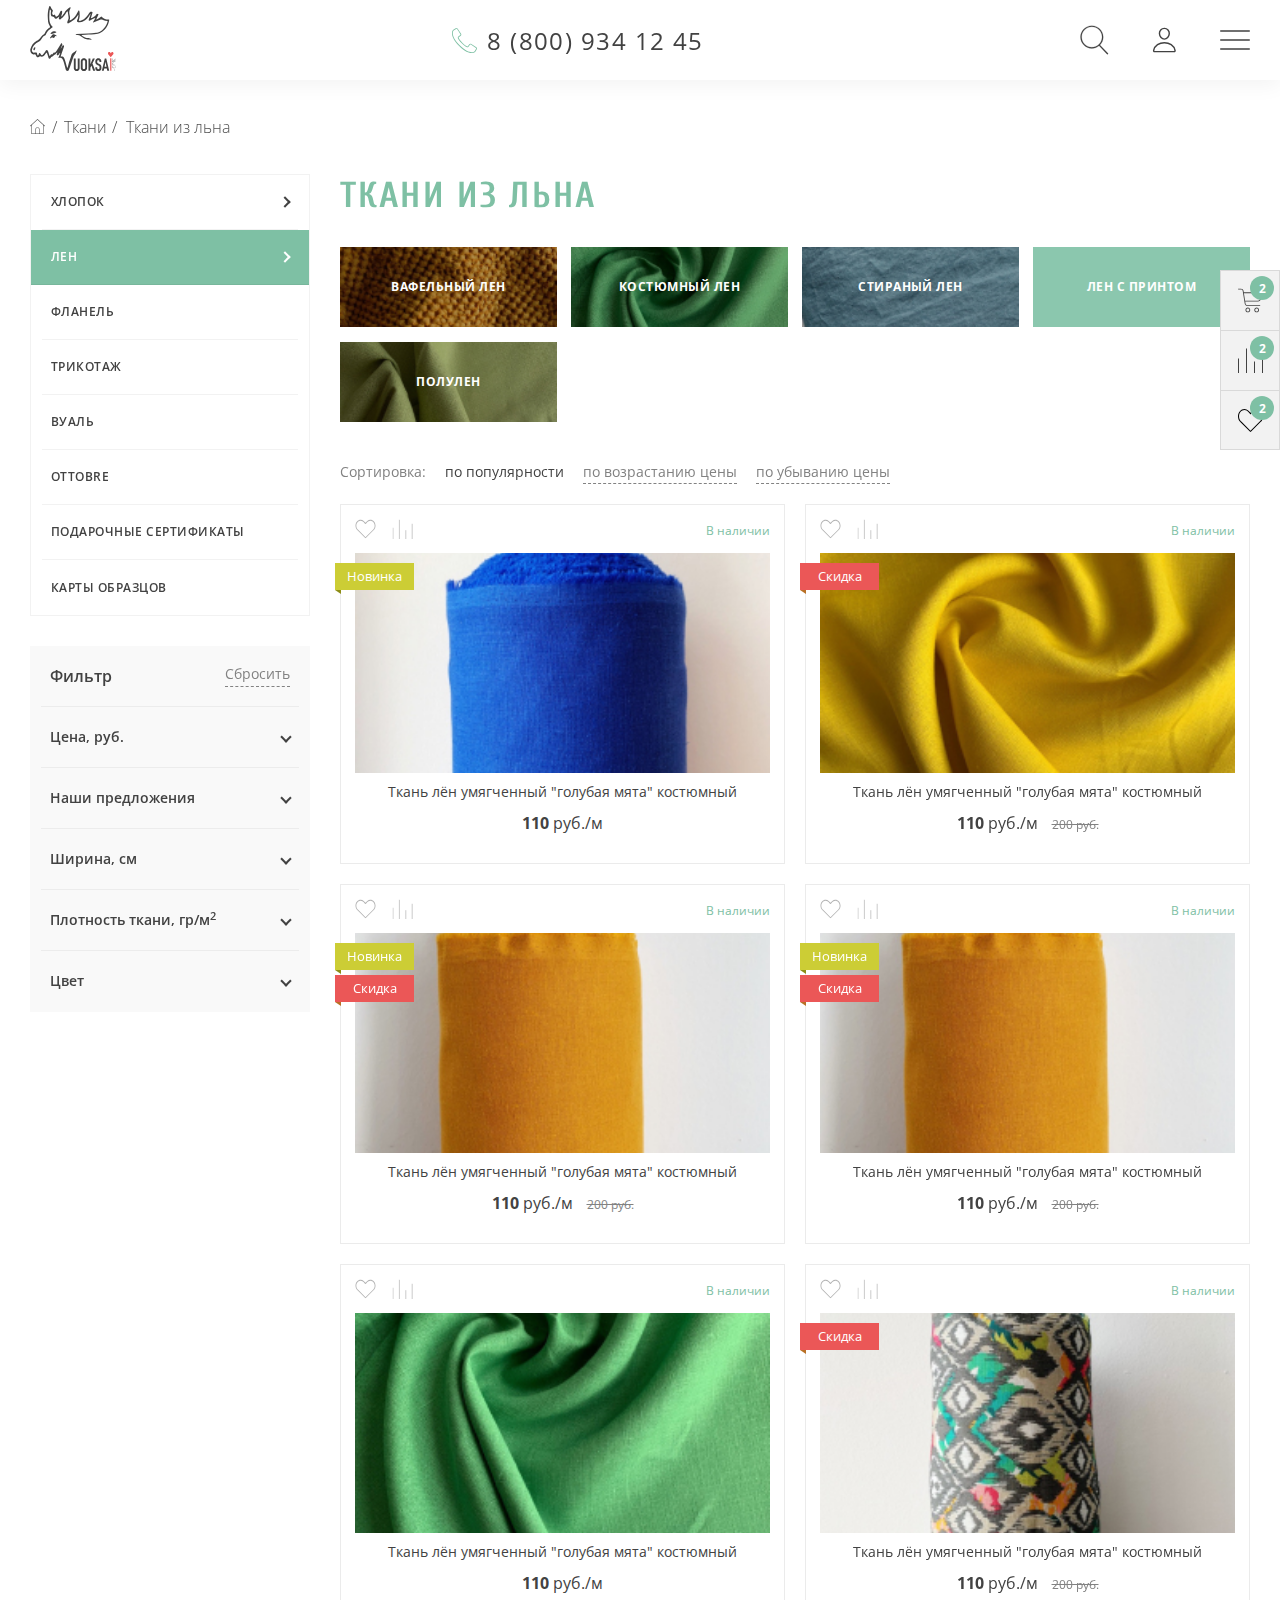
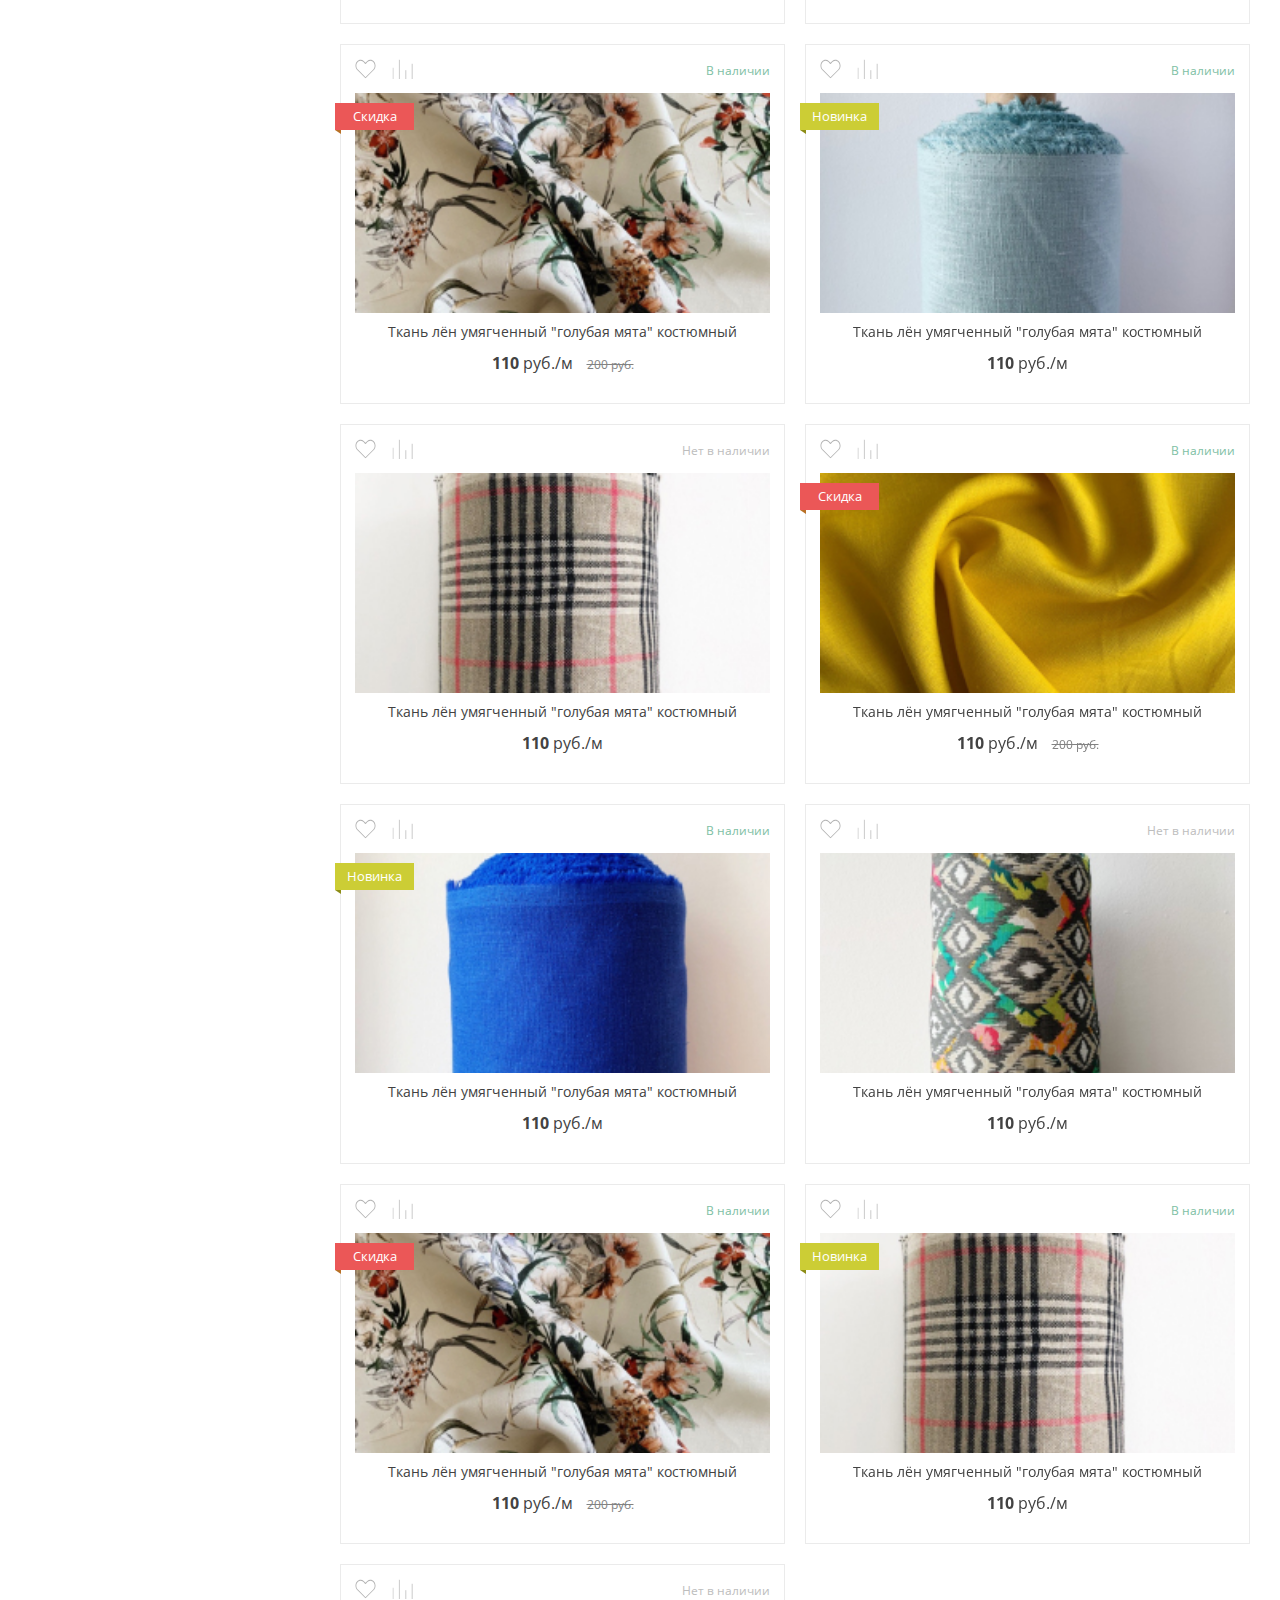
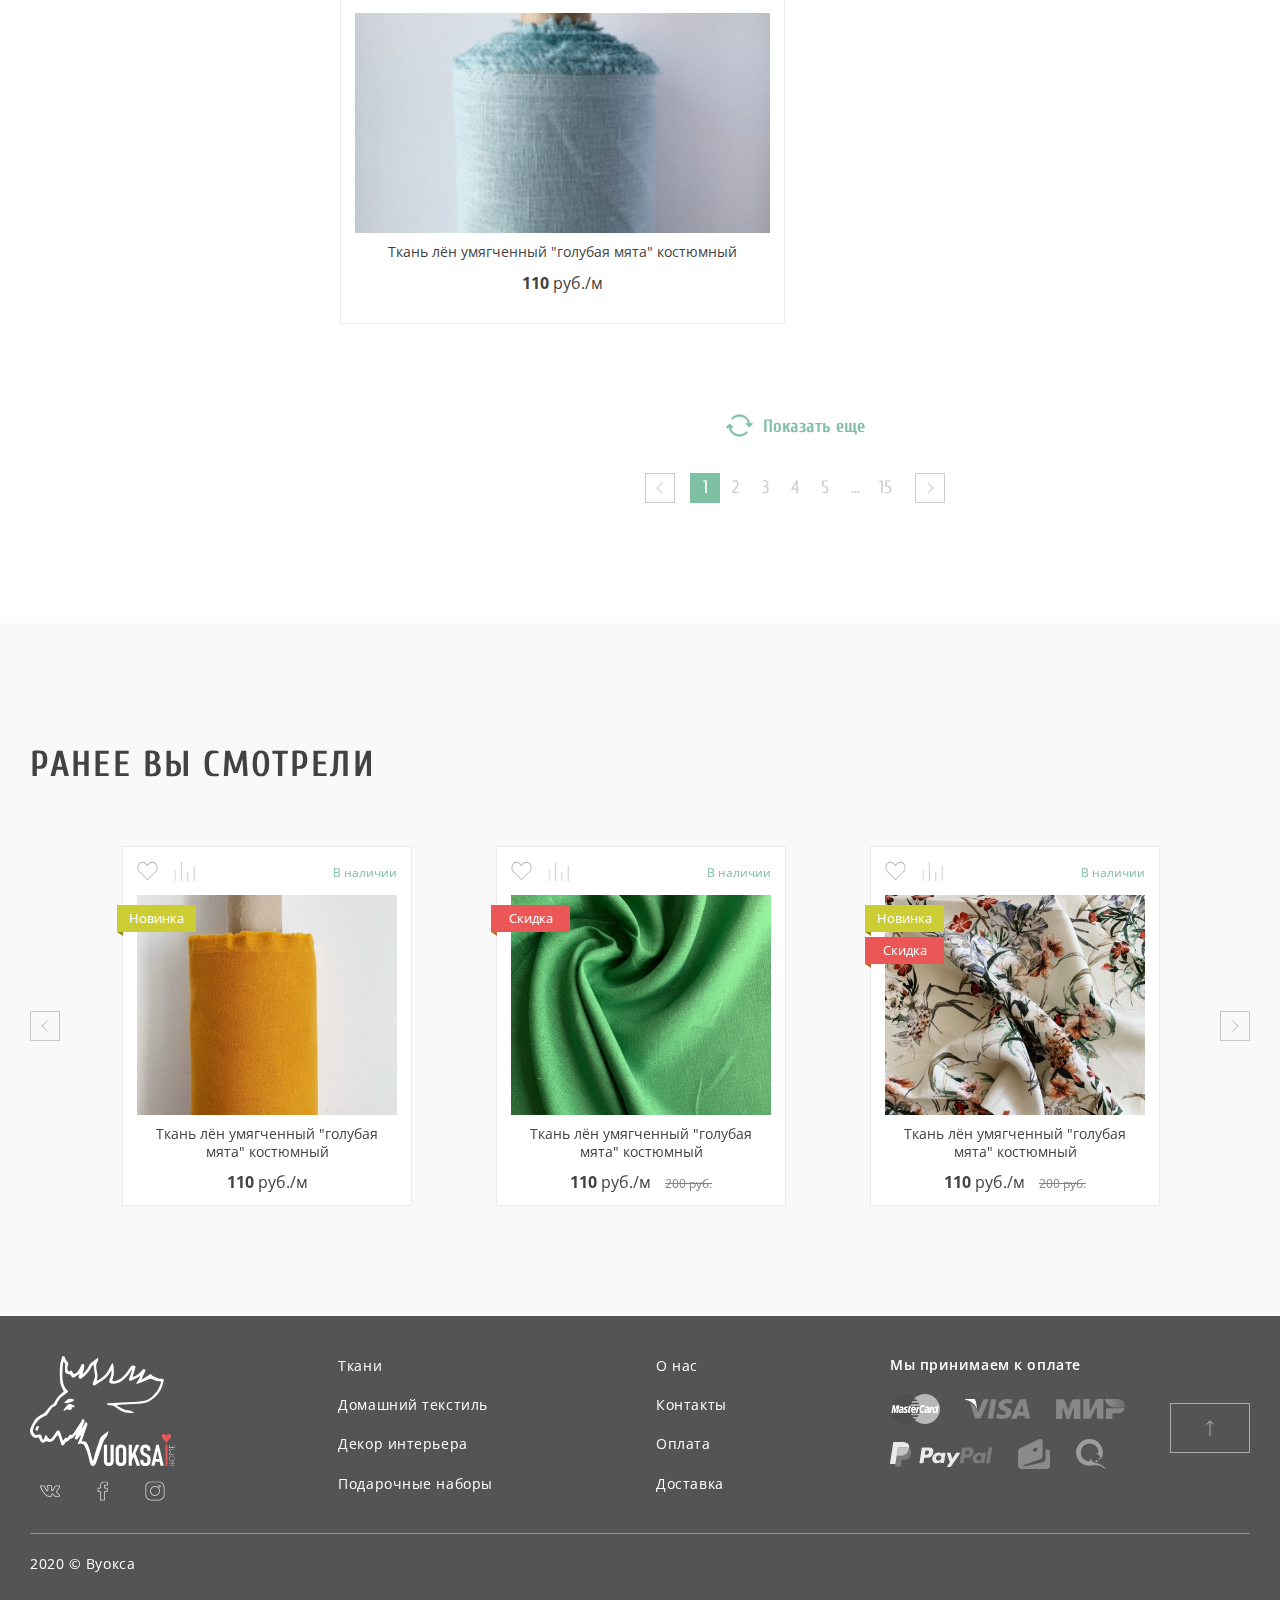
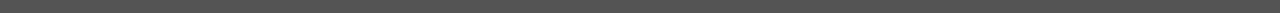
==== commit f427ef3d: "all" ====
--- a/catalog.html
+++ b/catalog.html
@@ -5,14 +5,95 @@
   <meta charset="UTF-8">
   <meta name="viewport" content="width=device-width, initial-scale=1, user-scalable=no">
   <meta name="format-detection" content="telephone=no">
-  <link rel="stylesheet" href="libs/slick/slick.css">
   <link rel="stylesheet" href="css/main.css">
-  <link rel="stylesheet" href="css/1280.css">
-  <link rel="stylesheet" href="css/979.css">
-  <link rel="stylesheet" href="css/767.css">
-  <link rel="stylesheet" href="css/479.css">
 </head>
 <body id="top">
+  <header class="header">
+    <div class="wrapper">
+      <div class="header__wrapper flex">
+        <a href="" class="logo">
+          <img src="images/icons.svg#logo-dark" alt="">
+        </a>
+
+        <div class="header-content">
+          <div class="header-top flex">
+            <div class="header-top__block lg-hidden flex">
+              <div class="city js-city-change">
+                <span>Санкт-Петербург</span>
+              </div>
+              <a href="" class="header-top__link">Контакты</a>
+              <a href="" class="header-top__link">Доставка</a>
+            </div>
+
+            <div class="header-top__block flex">
+              <a href="" class="phone phone--header">8 (800) 934 12 45</a>
+              <button class="btn btn--border btn--header lg-hidden js-call">Заказать звонок</button>
+            </div>
+          </div>
+
+          <nav class="header-menu scrollable flex" id="menu">
+            <div class="menu-top hidden lg-visible">
+              <div class="city js-city-change">
+                <span>Санкт-Петербург</span>
+              </div>
+              <i class="menu-close js-menu-close"></i>
+            </div>
+
+            <div class="menu-catalog">
+              <div class="menu-catalog__title flex hidden lg-visible js-menu-catalog-open">
+                <span>Каталог</span>
+                <i></i>
+              </div>
+              <ul class="menu-desktop flex">
+                <li class="menu-desktop__item"><a href="">Ткани</a></li>
+                <li class="menu-desktop__item"><a href="">Домашний текстиль</a></li>
+                <li class="menu-desktop__item"><a href="">Декор интерьера</a></li>
+                <li class="menu-desktop__item"><a href="">Подарочные наборы</a></li>
+                <li class="menu-desktop__item menu-desktop__item--sale"><a href="">Акции</a></li>
+              </ul>
+            </div>
+
+            <div class="menu-collapse-icons lg-hidden flex">
+              <div class="icon icon--search js-search-open"></div>
+              <div class="icon icon--login"></div>
+              <div class="icon icon--butter js-butter--desktop"><i></i></div>
+            </div>
+
+            <div class="menu-collapse">
+              <ul class="menu-collapse__list">
+                <li class="menu-collapse__item menu-collapse__item--about"><a href="">О нас</a></li>
+                <li class="menu-collapse__item menu-collapse__item--garant"><a href="">Гарантии</a></li>
+                <li class="menu-collapse__item menu-collapse__item--wie"><a href="">Как купить</a></li>
+                <li class="menu-collapse__item menu-collapse__item--curve"><a href="">Возврат и обмен</a></li>
+                <li class="menu-collapse__item menu-collapse__item--pay"><a href="">Оплата</a></li>
+                <li class="menu-collapse__item menu-collapse__item--deliv hidden lg-visible"><a href="">Доставка</a></li>
+                <li class="menu-collapse__item menu-collapse__item--opt"><a href="">Оптовые продажи</a></li>
+                <li class="menu-collapse__item menu-collapse__item--reviews"><a href="">Отзывы на Яндекс Маркете</a></li>
+                <li class="menu-collapse__item menu-collapse__item--faq"><a href="">Частые вопросы</a></li>
+                <li class="menu-collapse__item menu-collapse__item--contacts hidden lg-visible"><a href="">Контакты</a></li>
+              </ul>
+            </div>
+
+            <div class="menu-collapse__footer hidden lg-visible">
+              <a href="" class="logo logo--menu">
+                <img src="images/icons.svg#logo-dark" alt="">
+              </a>
+              <a href="" class="phone phone--menu">8 (800) 934 12 45</a>
+              <button class="btn btn--border btn--header btn--menu js-call">Заказать звонок</button>
+            </div>
+            
+          </nav>
+        </div>
+
+        <div class="header-mobile-btns hidden lg-visible">
+          <div class="icon icon--mobile icon--search sm-hidden js-search-open"></div>
+          <div class="icon icon--mobile icon--login sm-hidden"></div>
+          <div class="icon icon--mobile icon--butter js-butter--mobile"><i></i></div>
+        </div>
+      </div>
+    </div>
+  </header>
+
   <main class="main">
     <div class="wrapper">
       <div class="breadcrumbs">
@@ -1154,8 +1235,62 @@
     </div>
   </section>
 
+  <footer class="footer">
+    <div class="wrapper footer__wrapper">
+      <div class="footer-top">
+        <div class="footer__logo">
+          <a href="" class="logo--footer"><img src="images/icons.svg#logo-white" alt=""></a>
+          <div class="socials">
+            <a href="" class="socials__link socials__link--vk"></a>
+            <a href="" class="socials__link socials__link--fb"></a>
+            <a href="" class="socials__link socials__link--ig"></a>
+          </div>
+        </div>
+
+        <div class="footer__menu">
+          <span class="footer__menu_title hidden sm-visible js-footer-menu-open">Каталог</span>
+          <ul class="footer__menu_list">
+            <li class="footer__menu_item"><a href="">Ткани</a></li>
+            <li class="footer__menu_item"><a href="">Домашний текстиль</a></li>
+            <li class="footer__menu_item"><a href="">Декор интерьера</a></li>
+            <li class="footer__menu_item"><a href="">Подарочные наборы</a></li>
+          </ul>
+        </div>
+        
+        <div class="footer__menu">
+          <span class="footer__menu_title hidden sm-visible js-footer-menu-open">О компании</span>
+          <ul class="footer__menu_list">
+            <li class="footer__menu_item"><a href="">О нас</a></li>
+            <li class="footer__menu_item"><a href="">Контакты</a></li>
+            <li class="footer__menu_item"><a href="">Оплата</a></li>
+            <li class="footer__menu_item"><a href="">Доставка</a></li>
+          </ul>
+        </div>
+        
+
+        <div class="footer__pay">
+          <span class="footer__pay_title">Мы принимаем к оплате</span>
+          <div class="footer__pay_items">
+            <span class="footer__pay_item footer__pay_item--mastercard"></span>
+            <span class="footer__pay_item footer__pay_item--visa"></span>
+            <span class="footer__pay_item footer__pay_item--mir"></span>
+            <span class="footer__pay_item footer__pay_item--paypal"></span>
+            <span class="footer__pay_item footer__pay_item--yandex"></span>
+            <span class="footer__pay_item footer__pay_item--qiwi"></span>
+          </div>
+        </div>
+      </div>
+
+      <div class="footer-bottom">
+        <span class="copyright">2020 © Вуокса</span>
+      </div>
+
+      <a href="#top" class="up"><i></i></a>
+    </div>
+  </footer>
+
   <div class="cart">
-    <div class="cart__btns js-cart-open">
+    <div class="cart__btns js-cart-open sm-hidden">
       <div class="cart__btn cart__btn--cart">
         <span class="cart__btn_count">2</span>
       </div>
@@ -1171,7 +1306,7 @@
       <strong class="cart-top__title">КОРЗИНА</strong>
       <div class="cart-tabs">
         <span class="cart-tab-link cart-tab-link--active cart-ready-link">Готовые к заказу (<span class="js-ready-count">2</span>)</span>
-        <span class="cart-tab-link cart-wish-link">Отложенные (<span class="js-wish-count">2</span>)</span>
+        <span class="cart-tab-link cart-wish-link">Отложенные (<span class="js-wihs-count">2</span>)</span>
       </div>
       <div class="cart-clear__btn"><i></i>Очистить</div>
     </div>
@@ -1218,7 +1353,7 @@
               <span class="cart-table__price cart-item-price-full"><strong>450</strong> руб</span>
             </div>
             <div class="cart-table__col5">
-              <span class="wish-heart js-wish-add"></span>
+              <span class="wish-heart"></span>
             </div>
           </div>
 
@@ -1247,7 +1382,7 @@
               <span class="cart-table__price cart-item-price-full"><strong>450</strong> руб</span>
             </div>
             <div class="cart-table__col5">
-              <span class="wish-heart js-wish-add"></span>
+              <span class="wish-heart"></span>
             </div>
           </div>
 
@@ -1273,7 +1408,7 @@
               <span class="cart-table__price cart-item-price-full"><strong>450</strong> руб</span>
             </div>
             <div class="cart-table__col5">
-              <span class="wish-heart js-wish-add"></span>
+              <span class="wish-heart"></span>
             </div>
           </div>
 
@@ -1299,7 +1434,7 @@
               <span class="cart-table__price cart-item-price-full"><strong>450</strong> руб</span>
             </div>
             <div class="cart-table__col5">
-              <span class="wish-heart js-wish-add"></span>
+              <span class="wish-heart"></span>
             </div>
           </div>
 
@@ -1325,7 +1460,7 @@
               <span class="cart-table__price cart-item-price-full"><strong>450</strong> руб</span>
             </div>
             <div class="cart-table__col5">
-              <span class="wish-heart js-wish-add"></span>
+              <span class="wish-heart"></span>
             </div>
           </div>
         </div>
@@ -1416,7 +1551,19 @@
     </div>
   </div>
 
-  <!-- <a href="#top" class="up"><i></i></a> -->
+  <div class="bottom-menu hidden xs-visible">
+    <div class="bottom-menu__btn bottom-menu__btn--search js-search-open"></div>
+    <div class="bottom-menu__btn bottom-menu__btn--compare">
+      <span>4</span>
+    </div>
+    <div class="bottom-menu__btn bottom-menu__btn--wish">
+      <span>4</span>
+    </div>
+    <div class="bottom-menu__btn bottom-menu__btn--cart">
+      <span>4</span>
+    </div>
+    <div class="bottom-menu__btn bottom-menu__btn--login"></div>
+  </div>
 
   <div class="popup">
     <a class="popup-bg"></a>
@@ -1580,11 +1727,10 @@
 
 
     </div>
-  </div> 
+  </div>  
 
   <script src="libs/jquery/jquery-3.3.1.min.js"></script>
   <script src="libs/slick/slick.min.js"></script>
-  <script src="js/maskedinput.js"></script>
   <script src="libs/nouislider/nouislider.min.js"></script>
   <script src="js/main.js"></script>
 </body>
--- a/css/main.css
+++ b/css/main.css
@@ -1,12 +1,14 @@
 @import url('https://fonts.googleapis.com/css?family=Cuprum:400,700|Open+Sans:300,400,600,700&display=swap&subset=cyrillic');
-@import url('normalize.css');
+
+@import url('../libs/slick/slick.css');
 @import url('../libs/nouislider/nouislider.min.css');
+
+html{font-family: "Open Sans", sans-serif;line-height:1.15;-ms-text-size-adjust:100%;-webkit-text-size-adjust:100%}body{margin:0}article,aside,footer,header,nav,section{display:block}h1{font-size:2em;margin:0.30em 0}figcaption,figure,main{display:block}figure{margin:1em 40px}hr{box-sizing:content-box;height:0;overflow:visible}pre{font-family:monospace,monospace;font-size:1em}a{background-color:transparent;-webkit-text-decoration-skip:objects;text-decoration: none}a:active,a:hover{outline-width:0}abbr[title]{border-bottom:none;text-decoration:underline;text-decoration:underline dotted}b,strong{font-weight:inherit}b,strong{font-weight:bolder}code,kbd,samp{font-family:monospace,monospace;font-size:1em}dfn{font-style:italic}mark{background-color:#ff0;color:#000}small{font-size:80%}sub,sup{font-size:75%;line-height:0;position:relative;vertical-align:baseline}sub{bottom:-0.25em}sup{top:-0.5em}audio,video{display:inline-block}audio:not([controls]){display:none;height:0}img{border-style:none}svg:not(:root){overflow:hidden}button,input,optgroup,select,textarea{font-family:'Open Sans',sans-serif;font-size:100%;line-height:1.15;margin:0}button,input{overflow:visible}button,select{text-transform:none}button,html [type="button"],[type="reset"],[type="submit"]{-webkit-appearance:button}button::-moz-focus-inner,[type="button"]::-moz-focus-inner,[type="reset"]::-moz-focus-inner,[type="submit"]::-moz-focus-inner{border-style:none;padding:0}button:-moz-focusring,[type="button"]:-moz-focusring,[type="reset"]:-moz-focusring,[type="submit"]:-moz-focusring{outline:1px dotted ButtonText}fieldset{border:1px solid #c0c0c0;margin:0 2px;padding:0.35em 0.625em 0.75em}legend{box-sizing:border-box;color:inherit;display:table;max-width:100%;padding:0;white-space:normal}progress{display:inline-block;vertical-align:baseline}textarea{overflow:auto}[type="checkbox"],[type="radio"]{box-sizing:border-box;padding:0}[type="number"]::-webkit-inner-spin-button,[type="number"]::-webkit-outer-spin-button{height:auto}[type="search"]{-webkit-appearance:textfield;outline-offset:-2px}[type="search"]::-webkit-search-cancel-button,[type="search"]::-webkit-search-decoration{-webkit-appearance:none}::-webkit-file-upload-button{-webkit-appearance:button;font:inherit}details,menu{display:block}summary{display:list-item}canvas{display:inline-block}template{display:none}[hidden]{display:none}
 
 * {
   font-family: "Open Sans", sans-serif;
   outline: none;
-  -webkit-box-sizing: border-box;
-          box-sizing: border-box;
+  box-sizing: border-box;
 }
 body, html {
   overflow-x: hidden;
@@ -14,16 +16,10 @@
 
 .flex { 
   display: -webkit-box;
-  display: -ms-flexbox;
-  display: -webkit-flex;
   display: flex;
   -webkit-box-pack: justify;
-      -ms-flex-pack: justify;
-          -webkit-justify-content: space-between;
           justify-content: space-between;
   -webkit-box-align: center;
-      -ms-flex-align: center;
-          -webkit-align-items: center;
           align-items: center;
 }
 .wrapper {
@@ -49,15 +45,22 @@
 
 .fullscreen {
   min-height: 100vh;
-  display: flex;
-  flex-direction: column;
+  display: -webkit-box;
+  display: flex;
+  -webkit-box-orient: vertical;
+  -webkit-box-direction: normal;
+          flex-direction: column;
 }
 .banner {
   width: 100%;
-  flex-grow: 2;
-  display: flex;
-  justify-content: center;
-  align-items: center;
+  -webkit-box-flex: 2;
+          flex-grow: 2;
+  display: -webkit-box;
+  display: flex;
+  -webkit-box-pack: center;
+          justify-content: center;
+  -webkit-box-align: center;
+          align-items: center;
   position: relative;
   overflow: hidden;
 }
@@ -76,6 +79,7 @@
   width: 100%;
   height: 100%;
   content: '';
+  background: -webkit-gradient(linear, left top, left bottom, from(rgba(0, 0, 0, 0.5)), color-stop(24.27%, rgba(0, 0, 0, 0.7)), color-stop(47.79%, rgba(0, 0, 0, 0.75)), color-stop(71.04%, rgba(0, 0, 0, 0.7)), to(rgba(0, 0, 0, 0.5)));
   background: linear-gradient(180deg, rgba(0, 0, 0, 0.5) 0%, rgba(0, 0, 0, 0.7) 24.27%, rgba(0, 0, 0, 0.75) 47.79%, rgba(0, 0, 0, 0.7) 71.04%, rgba(0, 0, 0, 0.5) 100%);
   opacity: 0.7;
 }
@@ -96,10 +100,12 @@
   position: absolute;
   bottom: 0;
   width: 100%;
-  object-fit: cover;
+  -o-object-fit: cover;
+     object-fit: cover;
 }
 .header-content {
-  flex-grow: 2;
+  -webkit-box-flex: 2;
+          flex-grow: 2;
 }
 .header-top {
   height: 75px;
@@ -114,6 +120,8 @@
   opacity: 0;
   visibility: hidden;
   position: absolute;
+  max-height: 0;
+  overflow: hidden;
 }
 .city {
   padding-left: 23px;
@@ -172,9 +180,12 @@
   display: block;
   min-width: 210px;
   text-align: center;
-  display: flex;
-  align-items: center;
-  justify-content: center;
+  display: -webkit-box;
+  display: flex;
+  -webkit-box-align: center;
+          align-items: center;
+  -webkit-box-pack: center;
+          justify-content: center;
   height: 40px;
   font-size: 14px;
   text-transform: uppercase;
@@ -220,8 +231,10 @@
 }
 .menu-desktop__item a {
   height: 55px;
-  display: flex;
-  align-items: center;
+  display: -webkit-box;
+  display: flex;
+  -webkit-box-align: center;
+          align-items: center;
   position: relative;
   font-weight: 300;
   font-size: 14px;
@@ -320,7 +333,10 @@
     -moz-transition: -moz-transform .3s,opacity .3s;
     -webkit-transition: -webkit-transform .3s,opacity .3s;
     will-change: transform,opacity;
+    -webkit-transition: opacity .2s cubic-bezier(.4,0,.2,1),-webkit-transform .3s cubic-bezier(.4,0,.2,1);
+    transition: opacity .2s cubic-bezier(.4,0,.2,1),-webkit-transform .3s cubic-bezier(.4,0,.2,1);
     transition: transform .3s cubic-bezier(.4,0,.2,1),opacity .2s cubic-bezier(.4,0,.2,1);
+    transition: transform .3s cubic-bezier(.4,0,.2,1),opacity .2s cubic-bezier(.4,0,.2,1),-webkit-transform .3s cubic-bezier(.4,0,.2,1);
   
   padding: 10px 0;
   min-width: 265px;
@@ -335,13 +351,15 @@
 }
 .menu-collapse__list {
   padding: 0 0 10px;
-  margin: 0 0 30px;
+  margin: 0;
   list-style: none;
-  border-bottom: 1px solid rgba(0, 0, 0, .1);
+  /* border-bottom: 1px solid rgba(0, 0, 0, .1); */
 }
 .menu-collapse__item a {
-  display: flex;
-  align-items: center;
+  display: -webkit-box;
+  display: flex;
+  -webkit-box-align: center;
+          align-items: center;
   height: 39px;
   padding-left: 21px;
   font-weight: 300;
@@ -365,7 +383,8 @@
   border-top: 1px solid rgba(0, 0, 0, 0.08);
   border-right: 1px solid rgba(0, 0, 0, 0.08);
   background: #fff;
-  transform: rotate(-45deg);
+  -webkit-transform: rotate(-45deg);
+          transform: rotate(-45deg);
 }
 .section {
   padding: 120px 0 100px;
@@ -382,6 +401,7 @@
   color: #424242;
 }
 .blog {
+  display: -webkit-box;
   display: flex;
   margin: 0 -15px;
 }
@@ -393,6 +413,7 @@
   display: block;
   background: #FFFFFF;
   border: 1px solid rgba(0, 0, 0, 0.1);
+  -webkit-transition: .1s ease-in-out;
   transition: .1s ease-in-out;
 }
 .blog__item_container:hover {
@@ -406,7 +427,8 @@
   display: block;
   width: 100%;
   height: 100%;
-  object-fit: cover;
+  -o-object-fit: cover;
+     object-fit: cover;
 }
 .blog__item_content {
   padding: 23px 27px 30px;
@@ -420,6 +442,7 @@
   line-height: 130%;
   letter-spacing: 0.04em;
   color: #424242;
+  -webkit-transition: .1s ease-in-out;
   transition: .1s ease-in-out;
 }
 .blog__item_text {
@@ -458,9 +481,12 @@
 }
 .footer-top {
   padding: 40px 0 20px;
-  display: flex;
-  align-items: flex-start;
-  justify-content: space-between;
+  display: -webkit-box;
+  display: flex;
+  -webkit-box-align: start;
+          align-items: flex-start;
+  -webkit-box-pack: justify;
+          justify-content: space-between;
 }
 .logo--footer img {
   display: block;
@@ -472,9 +498,12 @@
   margin-bottom: 15px;
 }
 .socials {
-  display: flex;
-  justify-content: space-between;
-  align-items: center;
+  display: -webkit-box;
+  display: flex;
+  -webkit-box-pack: justify;
+          justify-content: space-between;
+  -webkit-box-align: center;
+          align-items: center;
 }
 .socials__link {
   display: inline-block;
@@ -523,9 +552,11 @@
   color: #FFFFFF;
 }
 .footer__pay_items {
+  display: -webkit-box;
   display: flex;
   flex-wrap: wrap;
-  align-items: center;
+  -webkit-box-align: center;
+          align-items: center;
   width: 280px;
 }
 .footer__pay_item {
@@ -569,9 +600,12 @@
 }
 .up {
   position: absolute;
-  display: flex;
-  align-items: center;
-  justify-content: center;
+  display: -webkit-box;
+  display: flex;
+  -webkit-box-align: center;
+          align-items: center;
+  -webkit-box-pack: center;
+          justify-content: center;
   bottom: 160px;
   right: -80px;
   z-index: 99;
@@ -602,21 +636,14 @@
   width: 100%;
   height: 100%;
   display: -webkit-box;
-  display: -webkit-flex;
-  display: -ms-flexbox;
   display: flex;
   -webkit-box-pack: center;
-  -webkit-justify-content: center;
-      -ms-flex-pack: center;
           justify-content: center;
   -webkit-box-align: center;
-  -webkit-align-items: center;
-      -ms-flex-align: center;
           align-items: center;
   opacity: 0;
   visibility: hidden;
   -webkit-transition: .1s ease-in-out;
-  -o-transition: .1s ease-in-out;
   transition: .1s ease-in-out;
 }
 .popup--show {
@@ -652,17 +679,22 @@
   width: 16px;
   height: 16px;
   cursor: pointer;
+  -webkit-transition: .2s ease-in-out;
   transition: .2s ease-in-out;
   background: url(../images/icons.svg#close-popup) no-repeat center;
 }
 .popup-close:hover {
-  transform: rotate(180deg);
+  -webkit-transform: rotate(180deg);
+          transform: rotate(180deg);
 }
 .popup-block__title {
   position: relative;
-  display: flex;
-  align-items: center;
-  justify-content: center;
+  display: -webkit-box;
+  display: flex;
+  -webkit-box-align: center;
+          align-items: center;
+  -webkit-box-pack: center;
+          justify-content: center;
   background: #7EC0A4;
   height: 100px;
 }
@@ -730,7 +762,9 @@
   font-size: 14px;
   letter-spacing: 0.04em;
   color: #424242;
-  appearance: none;
+  -webkit-appearance: none;
+     -moz-appearance: none;
+          appearance: none;
 }
 .input::-webkit-input-placeholder {
   color: #767676;
@@ -769,8 +803,11 @@
   color: #000000;
 }
 .popup-block-city {
-  display: flex;
-  flex-direction: column;
+  display: -webkit-box;
+  display: flex;
+  -webkit-box-orient: vertical;
+  -webkit-box-direction: normal;
+          flex-direction: column;
   padding-bottom: 35px;
   width: 750px;
   min-height: 600px;
@@ -821,9 +858,12 @@
 }
 .city-search__btn {
   position: absolute;
-  display: flex;
-  justify-content: center;
-  align-items: center;
+  display: -webkit-box;
+  display: flex;
+  -webkit-box-pack: center;
+          justify-content: center;
+  -webkit-box-align: center;
+          align-items: center;
   width: 44px;
   height: 43px;
   top: 1px;
@@ -875,7 +915,9 @@
 }
 .cities {
   position: relative;
-  flex-grow: 2;
+  -webkit-box-flex: 2;
+          flex-grow: 2;
+  display: -webkit-box;
   display: flex;
   flex-wrap: wrap;
   margin-right: 20px;
@@ -892,7 +934,6 @@
   background-color:#d8d8d8
 } 
 .scrollable::-webkit-scrollbar-thumb {
-  -webkit-border-radius: 0px;
   border-radius: 0px;
   background-color:#a5a5a5;
 } 
@@ -908,6 +949,33 @@
 .scrollable::-webkit-scrollbar{
   width: 4px;
 }
+
+.scroll-horizontal::-webkit-scrollbar-button {
+  background-image:url('');
+  background-repeat:no-repeat;
+  width:0px;
+  height:5px
+} 
+.scroll-horizontal::-webkit-scrollbar-track {
+  background-color:#d8d8d8
+} 
+.scroll-horizontal::-webkit-scrollbar-thumb {
+  border-radius: 0px;
+  background-color:#a5a5a5;
+} 
+.scroll-horizontal::-webkit-scrollbar-thumb:hover{
+  background-color:#a5a5a5;
+} 
+.scroll-horizontal::-webkit-resizer{
+  background-image:url('');
+  background-repeat:no-repeat;
+  width:0px;
+  height:4px
+} 
+.scroll-horizontal::-webkit-scrollbar{
+  height: 4px;
+}
+
 .city__list_title {
   display: block;
   margin-top: 30px;
@@ -983,6 +1051,7 @@
   height: 100vh;
   width: 960px;
   background: #FFFFFF;
+  -webkit-transition: .3s ease-in-out;
   transition: .3s ease-in-out;
 }
 .cart--open {
@@ -1059,15 +1128,21 @@
 }
 
 .cart-tabs {
-  flex-grow: 2;
-  display: flex;
-  align-items: center;
+  -webkit-box-flex: 2;
+          flex-grow: 2;
+  display: -webkit-box;
+  display: flex;
+  -webkit-box-align: center;
+          align-items: center;
 }
 .cart-top {
   padding: 25px 25px 30px;
-  display: flex;
-  justify-content: space-between;
-  align-items: center;
+  display: -webkit-box;
+  display: flex;
+  -webkit-box-pack: justify;
+          justify-content: space-between;
+  -webkit-box-align: center;
+          align-items: center;
 }
 .cart-top__title {
   font-family: Cuprum;
@@ -1087,7 +1162,8 @@
   height: 8px;
   border-left: 2px solid #424242;
   border-top: 2px solid #424242;
-  transform: rotate(-225deg);
+  -webkit-transform: rotate(-225deg);
+          transform: rotate(-225deg);
   margin: 0 35px 0 10px;
 }
 .cart-tab-link,
@@ -1124,9 +1200,12 @@
   width: 174px;
   height: 40px;
   flex-shrink: 0;
-  display: flex;
-  align-items: center;
-  justify-content: center;
+  display: -webkit-box;
+  display: flex;
+  -webkit-box-align: center;
+          align-items: center;
+  -webkit-box-pack: center;
+          justify-content: center;
   border: 1px solid #828282;
   cursor: pointer;
   font-size: 14px;
@@ -1150,6 +1229,7 @@
 
 .cart-empty {
   padding: 90px 25px 0;
+  display: -webkit-box;
   display: flex;
 }
 .cart-empty__icon {
@@ -1187,9 +1267,12 @@
 
 .cart-table__title,
 .cart-item {
-  display: flex;
-  justify-content: space-between;
-  align-items: center;
+  display: -webkit-box;
+  display: flex;
+  -webkit-box-pack: justify;
+          justify-content: space-between;
+  -webkit-box-align: center;
+          align-items: center;
   padding: 0 25px;
 }
 .cart-table__title {
@@ -1228,11 +1311,14 @@
   width: 18.6%;
 }
 .cart-table__col5 {
-  flex-grow: 2;
+  -webkit-box-flex: 2;
+          flex-grow: 2;
 }
 .cart-table__item {
-  display: flex;
-  align-items: center;
+  display: -webkit-box;
+  display: flex;
+  -webkit-box-align: center;
+          align-items: center;
 }
 .cart-table__item_img {
   flex-shrink: 0;
@@ -1246,7 +1332,8 @@
 .cart-table__item_img img {
   width: 100%;
   height: 100%;
-  object-fit: cover;
+  -o-object-fit: cover;
+     object-fit: cover;
 }
 .cart-table__item_title {
   font-size: 14px;
@@ -1268,7 +1355,8 @@
   top: -18px;
   font-size: 12px;
   line-height: 16px;
-  text-decoration-line: line-through;
+  -webkit-text-decoration-line: line-through;
+          text-decoration-line: line-through;
   color: #828282;
 }
 .wish-heart {
@@ -1311,9 +1399,12 @@
   width: 120px;
   height: 40px;
   border: 1px solid rgba(0, 0, 0, .2);
-  display: flex;
-  align-items: center;
-  justify-content: space-between;
+  display: -webkit-box;
+  display: flex;
+  -webkit-box-align: center;
+          align-items: center;
+  -webkit-box-pack: justify;
+          justify-content: space-between;
 }
 .counter-btn {
   width: 38px;
@@ -1359,9 +1450,12 @@
 }
 
 .cart-bottom__btns {
-  display: flex;
-  align-items: center;
-  justify-content: space-between;
+  display: -webkit-box;
+  display: flex;
+  -webkit-box-align: center;
+          align-items: center;
+  -webkit-box-pack: justify;
+          justify-content: space-between;
   padding: 20px 25px 25px;
 }
 .cart-bottom__btn {
@@ -1373,8 +1467,10 @@
   color: #828282;
 }
 .cart-result-block {
-  display: flex;
-  align-items: flex-end;
+  display: -webkit-box;
+  display: flex;
+  -webkit-box-align: end;
+          align-items: flex-end;
   padding: 40px 25px 0;
 }
 .cart-result-block__left {
@@ -1390,7 +1486,8 @@
 }
 .cart-result-block__right {
   position: relative;
-  flex-grow: 2;
+  -webkit-box-flex: 2;
+          flex-grow: 2;
   font-size: 18px;
   line-height: 25px;
   color: #424242;
@@ -1406,7 +1503,8 @@
   left: 0;
   font-size: 14px;
   line-height: 19px;
-  text-decoration-line: line-through;
+  -webkit-text-decoration-line: line-through;
+          text-decoration-line: line-through;
   color: #828282;
 }
 .cart-block-wish {
@@ -1422,6 +1520,7 @@
   height: 100%;
   opacity: 0;
   visibility: hidden;
+  -webkit-transition: .1s ease-in-out;
   transition: .1s ease-in-out;
 }
 .search--open {
@@ -1501,8 +1600,10 @@
 }
 
 .main__flex {
-  display: flex;
-  align-items: flex-start;
+  display: -webkit-box;
+  display: flex;
+  -webkit-box-align: start;
+          align-items: flex-start;
 }
 .sidebar {
   width: 280px;
@@ -1510,7 +1611,8 @@
   flex-shrink: 0;
 }
 .content {
-  flex-grow: 2;
+  -webkit-box-flex: 2;
+          flex-grow: 2;
 }
 .sidebar-menu {
   background: #FFFFFF;
@@ -1521,9 +1623,12 @@
 .sidebar-menu__link {
   display: block;
   height: 55px;
-  display: flex;
-  align-items: center;
-  justify-content: space-between;
+  display: -webkit-box;
+  display: flex;
+  -webkit-box-align: center;
+          align-items: center;
+  -webkit-box-pack: justify;
+          justify-content: space-between;
   padding: 0 9px;
   border-bottom: 1px solid rgba(0, 0, 0, 0.05);
   font-weight: 600;
@@ -1553,7 +1658,8 @@
   height: 8px;
   border-right: 2px solid #424242;
   border-bottom: 2px solid #424242;
-  transform: rotate(-45deg);
+  -webkit-transform: rotate(-45deg);
+          transform: rotate(-45deg);
 }
 .sidebar-menu__link--active span {
   border-color: #fff;
@@ -1570,6 +1676,7 @@
   color: #7EC0A4;
 }
 .rubrics {
+  display: -webkit-box;
   display: flex;
   flex-wrap: wrap;
   margin: 0 -7px 25px;
@@ -1580,9 +1687,12 @@
 }
 .rubric__container {
   height: 80px;
-  display: flex;
-  align-items: center;
-  justify-content: center;
+  display: -webkit-box;
+  display: flex;
+  -webkit-box-align: center;
+          align-items: center;
+  -webkit-box-pack: center;
+          justify-content: center;
   position: relative;
   cursor: pointer;
 }
@@ -1593,7 +1703,8 @@
   position: absolute;
   width: 100%;
   height: 100%;
-  object-fit: cover;
+  -o-object-fit: cover;
+     object-fit: cover;
 }
 .rubric__container span {
   position: relative;
@@ -1638,6 +1749,7 @@
 }
 
 .catalog {
+  display: -webkit-box;
   display: flex;
   flex-wrap: wrap;
   margin: 0 -10px 70px;
@@ -1668,7 +1780,8 @@
 .item__img img {
   width: 100%;
   height: 100%;
-  object-fit: cover;
+  -o-object-fit: cover;
+     object-fit: cover;
 }
 .item__link {
   display: block;
@@ -1698,15 +1811,18 @@
 .item__price--old {
   font-size: 12px;
   line-height: 16px;
-  text-decoration-line: line-through;
+  -webkit-text-decoration-line: line-through;
+          text-decoration-line: line-through;
   color: #828282;
   padding-left: 10px;
   display: inline-block;
 }
 .item-bottom {
   padding-top: 14px;
-  display: flex;
-  justify-content: space-between;
+  display: -webkit-box;
+  display: flex;
+  -webkit-box-pack: justify;
+          justify-content: space-between;
   opacity: 0;
   visibility: hidden;
   position: absolute;
@@ -1729,9 +1845,12 @@
   left: -6px;
 }
 .item-label {
-  display: flex;
-  align-items: center;
-  justify-content: center;
+  display: -webkit-box;
+  display: flex;
+  -webkit-box-align: center;
+          align-items: center;
+  -webkit-box-pack: center;
+          justify-content: center;
   position: relative;
   margin-bottom: 5px;
   width: 79px;
@@ -1762,13 +1881,17 @@
   border-right-color: #B97026;
 }
 .item-top {
-  display: flex;
-  align-items: center;
-  justify-content: space-between;
+  display: -webkit-box;
+  display: flex;
+  -webkit-box-align: center;
+          align-items: center;
+  -webkit-box-pack: justify;
+          justify-content: space-between;
   margin-bottom: 14px;
 }
 .item-status {
-  flex-grow: 2;
+  -webkit-box-flex: 2;
+          flex-grow: 2;
   text-align: right;
 }
 .item-status-text {
@@ -1813,9 +1936,12 @@
   left: -55px;
   width: 130px;
   height: 45px;
-  display: flex;
-  align-items: center;
-  justify-content: center;
+  display: -webkit-box;
+  display: flex;
+  -webkit-box-align: center;
+          align-items: center;
+  -webkit-box-pack: center;
+          justify-content: center;
   background: #FFFFFF;
   border: 1px solid rgba(0, 0, 0, 0.1);
   box-shadow: 0px 2px 10px rgba(0, 0, 0, 0.15);
@@ -1824,6 +1950,7 @@
   color: #4F4F4F;
   opacity: 0;
   visibility: hidden;
+  -webkit-transition: .1s ease-in-out;
   transition: .1s ease-in-out;
 }
 .item-icon:hover .item-icon__hint {
@@ -1838,7 +1965,8 @@
   left: 58px;
   bottom: -5px;
   background: #fff;
-  transform: rotate(45deg);
+  -webkit-transform: rotate(45deg);
+          transform: rotate(45deg);
 }
 .item__btn--cart i {
   display: block;
@@ -1871,9 +1999,12 @@
   margin-bottom: 30px;
 }
 .btn-more__container {
+  display: -webkit-inline-box;
   display: inline-flex;
-  justify-content: center;
-  align-items: center;
+  -webkit-box-pack: center;
+          justify-content: center;
+  -webkit-box-align: center;
+          align-items: center;
   cursor: pointer;
 }
 .btn-more i {
@@ -1882,6 +2013,7 @@
   height: 25px;
   margin-right: 10px;
   background: url(../images/icons.svg#refresh) no-repeat center;
+  -webkit-transition: .3s ease-in-out;
   transition: .3s ease-in-out;
 }
 .btn-more span {
@@ -1894,16 +2026,21 @@
   color: #7EC0A4;
 }
 .btn-more__container:hover i {
-  transform: rotate(90deg);
+  -webkit-transform: rotate(90deg);
+          transform: rotate(90deg);
 }
 .btn-more__container:active i {
-  transform: rotate(360deg);
+  -webkit-transform: rotate(360deg);
+          transform: rotate(360deg);
 }
 
 .pagination {
-  display: flex;
-  justify-content: center;
-  align-items: center;
+  display: -webkit-box;
+  display: flex;
+  -webkit-box-pack: center;
+          justify-content: center;
+  -webkit-box-align: center;
+          align-items: center;
 }
 .arrow,
 .slider .slick-arrow {
@@ -1934,7 +2071,8 @@
   height: 8px;
   border-left: 1px solid rgba(0, 0, 0, .2);
   border-bottom: 1px solid rgba(0, 0, 0, .2);
-  transform: rotate(45deg);
+  -webkit-transform: rotate(45deg);
+          transform: rotate(45deg);
 }
 .arrow:hover::before,
 .slider .slick-arrow:hover::before {
@@ -1942,7 +2080,8 @@
 }
 .pagination__arrow--next,
 .slider .slick-next {
-  transform: rotate(180deg);
+  -webkit-transform: rotate(180deg);
+          transform: rotate(180deg);
   margin-right: 0;
   margin-left: 15px;
 }
@@ -2050,11 +2189,14 @@
   height: 8px;
   border-top: 2px solid #424242;
   border-right: 2px solid #424242;
-  transform: rotate(135deg);
+  -webkit-transform: rotate(135deg);
+          transform: rotate(135deg);
+  -webkit-transition: .1s ease-in-out;
   transition: .1s ease-in-out;
 }
 .filter__block.active .filter__block_title span {
-  transform: rotate(-45deg);
+  -webkit-transform: rotate(-45deg);
+          transform: rotate(-45deg);
 }
 .filter__block_content {
   padding: 0 9px;
@@ -2064,8 +2206,10 @@
   overflow-y: auto;
 }
 .filter-check {
-  display: flex;
-  align-items: center;
+  display: -webkit-box;
+  display: flex;
+  -webkit-box-align: center;
+          align-items: center;
   cursor: pointer;
   margin-bottom: 15px;
 }
@@ -2106,9 +2250,12 @@
 }
 
 .price-slider__inputs {
-  display: flex;
-  justify-content: space-between;
-  align-items: center;
+  display: -webkit-box;
+  display: flex;
+  -webkit-box-pack: justify;
+          justify-content: space-between;
+  -webkit-box-align: center;
+          align-items: center;
   font-size: 14px;
   line-height: 130%;
   color: #424242;
@@ -2284,8 +2431,10 @@
   color: #333333;
 }
 .solution__slide_flex {
-  display: flex;
-  justify-content: space-between;
+  display: -webkit-box;
+  display: flex;
+  -webkit-box-pack: justify;
+          justify-content: space-between;
 }
 .item--solution {
   width: 290px;
@@ -2315,6 +2464,7 @@
   padding: 4px 8px;
   cursor: pointer;
   border: 1px solid rgba(0, 0, 0, 0.1);
+  -webkit-transition: .1s ease-in-out;
   transition: .1s ease-in-out;
 }
 .solution__items-slide:last-child {
@@ -2323,7 +2473,8 @@
 .solution__items-slide img {
   width: 100%;
   height: 100%;
-  object-fit: cover;
+  -o-object-fit: cover;
+     object-fit: cover;
 }
 .solution__items-slide::before {
   position: absolute;
@@ -2341,22 +2492,26 @@
 }
 .solution__items-slide.active {
   background: #ffffff;
-  width: 100px;
-  height: 80px;
+  -webkit-transform: scale(1.2);
+          transform: scale(1.2);
   box-shadow: 0px 4px 10px rgba(0, 0, 0, 0.1);
 }
 
 .solutions .slick-dots {
-  display: flex;
-  justify-content: center;
-  align-items: center;
+  display: -webkit-box;
+  display: flex;
+  -webkit-box-pack: center;
+          justify-content: center;
+  -webkit-box-align: center;
+          align-items: center;
   padding: 0;
   margin: 0;
   list-style: none;
 }
 .solution-arrows {
   width: 100%;
-  justify-content: center;
+  -webkit-box-pack: center;
+          justify-content: center;
   margin-bottom: 15px;
 }
 .solutions .slick-dots button {
@@ -2412,17 +2567,21 @@
   bottom: 60px;
   right: 60px;
   width: 440px;
-  display: flex;
-  justify-content: center;
+  display: -webkit-box;
+  display: flex;
+  -webkit-box-pack: center;
+          justify-content: center;
   flex-wrap: wrap;
   overflow: hidden;
 }
 .solution__arrow {
-  transform: scale(.8);
+  -webkit-transform: scale(.8);
+          transform: scale(.8);
   position: relative;
 }
 .solution__arrow--next {
-  transform: rotate(180deg) scale(.8);
+  -webkit-transform: rotate(180deg) scale(.8);
+          transform: rotate(180deg) scale(.8);
   margin-left: 20px;
 }
 .solution__arrow--next::after {
@@ -2456,7 +2615,11 @@
 	display: none;
 	position: absolute;
 }
-#tab1:checked~#content-tab1, #tab2:checked~#content-tab2, #tab3:checked~#content-tab3, #tab4:checked~#content-tab4 {
+#tab1:checked~#content-tab1, 
+#tab2:checked~#content-tab2, 
+#tab3:checked~#content-tab3, 
+#tab4:checked~#content-tab4,
+#tab5:checked~#content-tab4 {
 	display: block;
 }
 .tabs-line {
@@ -2523,8 +2686,10 @@
   width: 49%;
 }
 .tabs-section__flex {
-  display: flex;
-  justify-content: space-between;
+  display: -webkit-box;
+  display: flex;
+  -webkit-box-pack: justify;
+          justify-content: space-between;
 }
 .article__title {
   margin: 0 0 30px;
@@ -2589,7 +2754,7 @@
   color: #424242;
 }
 .article__btn {
-  max-width: 245px;
+  width: 245px;
   margin-bottom: 20px;
 }
 .article-alert {
@@ -2615,6 +2780,7 @@
   border-color: #424242;
 }
 .article-bonus {
+  display: -webkit-box;
   display: flex;
 }
 .article-bonus__item {
@@ -2649,6 +2815,7 @@
   border-radius: 60px;
   cursor: pointer;
   overflow: hidden;
+  margin: 0 20px;
 }
 .toggle .knobs::after {
   width: 6px;
@@ -2660,10 +2827,8 @@
   content: '';
   border-left: 1px solid #828282;
   border-bottom: 1px solid #828282;
-  transform: rotate(225deg);
-}
-.checkbox {
-  display: none;
+  -webkit-transform: rotate(225deg);
+          transform: rotate(225deg);
 }
 .toggle .knobs::before {
   position: absolute;
@@ -2674,26 +2839,50 @@
   height: 12px;
   background: #7EC0A4;
   border-radius: 50%;
+  -webkit-transition: 0.3s ease all, left 0.3s cubic-bezier(0.18, 0.89, 0.35, 1.15);
   transition: 0.3s ease all, left 0.3s cubic-bezier(0.18, 0.89, 0.35, 1.15);
 }
-.toggle .checkbox:active + .knobs:before {
+.toggle.toggle-left:active  .knobs:before {
     width: 40px;
     border-radius: 100px;
 } 
-.toggle .checkbox:checked:active + .knobs:before {
+.toggle.toggle-left:active .knobs:before {
     margin-left: -26px;
 }
-.toggle .checkbox:checked + .knobs:before {
+.toggle.toggle-left .knobs:before {
     left: 33px;
     background-color: #7EC0A4;
 }
-.toggle .checkbox:checked + .knobs:after {
+.toggle.toggle-left .knobs:after {
   left: 6px;
-  transform: rotate(45deg);
+  -webkit-transform: rotate(45deg);
+          transform: rotate(45deg);
+}
+.article-toggle {
+  padding: 20px 0 0 ;
+  display: -webkit-box;
+  display: flex;
+  -webkit-box-align: center;
+          align-items: center;
+  -webkit-box-pack: center;
+          justify-content: center;
+}
+.article-toggle__text {
+  font-size: 12px;
+  line-height: 130%;
+  padding-bottom: 5px;
+  color: #424242;
+  border-bottom: 2px solid transparent;
+  cursor: pointer;
+}
+.article-toggle__text.active {
+  border-color: #7EC0A4
 }
 
 .article-top {
-  display: flex;
+  display: -webkit-box;
+  display: flex;
+  margin-bottom: 30px;
 }
 .article-media {
   width: 520px;
@@ -2703,6 +2892,19 @@
 }
 .article-media__img-block {
   padding: 0 55px;
+  position: relative;
+}
+.article-media-arrow {
+  position: absolute;
+  top: calc(50% - 15px);
+}
+.js-media-prev {
+  left: 0;
+}
+.js-media-next {
+  right: 0;
+  -webkit-transform: rotate(180deg);
+          transform: rotate(180deg);
 }
 .article-media__img {
   position: relative;
@@ -2712,7 +2914,8 @@
   height: auto;
 }
 .article-description {
-  flex-grow: 2;
+  -webkit-box-flex: 2;
+          flex-grow: 2;
 }
 .article-media__labels {
   position: absolute;
@@ -2730,9 +2933,12 @@
 .item-icon--article {
   width: 40px;
   height: 40px;
-  display: flex;
-  justify-content: center;
-  align-items: center;
+  display: -webkit-box;
+  display: flex;
+  -webkit-box-pack: center;
+          justify-content: center;
+  -webkit-box-align: center;
+          align-items: center;
   background: #FFFFFF;
   border: 1px solid rgba(0, 0, 0, 0.08);
   border-radius: 100%;
@@ -2747,7 +2953,8 @@
   right: -3px;
   left: auto;
   top: 15px;
-  transform: rotate(-45deg);
+  -webkit-transform: rotate(-45deg);
+          transform: rotate(-45deg);
 }
 .article-media__btns {
   position: absolute;
@@ -2755,21 +2962,30 @@
   right: 5px;
 }
 .article-description__flex {
+  display: -webkit-box;
   display: flex;
 }
 .article-meta {
   width: 315px;
+  position: relative;
 }
 .article-tth {
-  flex-grow: 2;
+  -webkit-box-flex: 2;
+          flex-grow: 2;
+  padding-top: 48px;
 }
 .artikul {
+  position: absolute;
+  white-space: nowrap;
+  top: 0;
+  left: 100%;
   display: block;
   margin-bottom: 30px;
   font-weight: 600;
   font-size: 14px;
   line-height: 130%;
   color: #828282;
+  padding-left: 25px;
 }
 .tth-list {
   border-left: 1px solid rgba(0, 0, 0, .05);
@@ -2780,11 +2996,14 @@
   font-size: 14px;
   line-height: 130%;
   color: #424242;
+  display: -webkit-box;
   display: flex;
 }
 .tth-name {
-  display: flex;
-  align-items: flex-start;
+  display: -webkit-box;
+  display: flex;
+  -webkit-box-align: start;
+          align-items: flex-start;
   width: 210px;
   flex-shrink: 0;
 }
@@ -2792,7 +3011,8 @@
   display: block;
   position: relative;
   top: 13px;
-  flex-grow: 2;
+  -webkit-box-flex: 2;
+          flex-grow: 2;
   margin: 0 10px;
   border-bottom: 1px dashed #828282;
 }
@@ -2810,6 +3030,7 @@
   border-radius: 100%;
   cursor: pointer;
   box-shadow: 0px 4px 5px rgba(0, 0, 0, 0.2);
+  -webkit-transition: .1s ease-in-out;
   transition: .1s ease-in-out;
 }
 .article-media__img--popup-open:hover {
@@ -2837,6 +3058,70 @@
   left: 29px;
   top: 20px;
 }
+.article-media__slider {
+  display: -webkit-box;
+  display: flex;
+  -webkit-box-align: center;
+          align-items: center;
+  overflow: hidden;
+  overflow-x: auto;
+  padding-top: 10px;
+  /* height: 100px; */
+
+}
+.article .solution__items-slide {
+  flex-shrink: 0;
+  margin: 0 17px 0 0 ;
+}
+.article .article-nav-slide {
+  height: 80px;
+  padding: 7px;
+  margin: 20px 10px;
+}
+.article-nav-slide.slick-active {
+  -webkit-transform: scale(1.2);
+          transform: scale(1.2);
+  background: #fff;
+  box-shadow: 0px 4px 10px rgba(0, 0, 0, 0.1);
+
+}
+.article-nav-slide.slick-active::before {
+  display: none;
+}
+.article-nav-slide {
+  position: relative;
+  width: 80px;
+  height: 62px;
+  margin-bottom: 15px;
+  display: inline-block;
+  background: rgb(197, 193, 193);
+  padding: 4px 8px;
+  cursor: pointer;
+  border: 1px solid rgba(0, 0, 0, 0.1);
+  -webkit-transition: .1s ease-in-out;
+  transition: .1s ease-in-out;
+}
+.article-nav-slide:last-child {
+  margin-bottom: 0;
+}
+.article-nav-slide img {
+  width: 100%;
+  height: 100%;
+  -o-object-fit: cover;
+     object-fit: cover;
+}
+.article-nav-slide::before {
+  position: absolute;
+  content: '';
+  top: 0;
+  left: 0;
+  width: 100%;
+  height: 100%;
+  background: #E0E0E0;
+  opacity: 0.7;
+}
+
+
 
 
 @media screen and (max-width: 1440px) {
@@ -2848,10 +3133,1322 @@
   }
 }
 
-
-
-
-
-
-
-
+@media screen and (max-width: 1280px) {
+  .lg-hidden {
+    display: none;
+  }
+  .lg-visible {
+    opacity: 1;
+    visibility: visible;
+    position: static;
+    max-height: 10000px;
+    overflow: visible;
+  }
+  .header-top,
+  .menu-desktop__item a {
+    height: auto;
+    padding: 0;
+    border: none;
+  }
+  .header__wrapper {
+    padding: 0;
+    height: 80px;
+  }
+  .logo {
+    margin: 0;
+  }
+  .logo img {
+    width: 86px;
+    height: 65px;
+  }
+  .header-content {
+    -webkit-box-flex: 0;
+            flex-grow: 0;
+  }
+  .phone--header,
+  .phone--menu {
+    margin: 0;
+    font-size: 24px;
+    line-height: 33px;
+    padding-left: 35px;
+    background-size: 25px 25px;
+  }
+  .phone--menu {
+    margin-bottom: 30px;
+    display: inline-block;
+  }
+  .header-mobile-btns {
+    display: -webkit-box;
+    display: flex;
+    -webkit-box-align: center;
+            align-items: center;
+  }
+  .icon--mobile {
+    width: 30px;
+    height: 30px;
+    margin: 0 0 0 40px;
+    background-size: 30px 30px;
+  }
+  .header-menu {
+    position: fixed;
+    -webkit-box-orient: vertical;
+    -webkit-box-direction: normal;
+            flex-direction: column;
+    -webkit-box-pack: justify;
+            justify-content: space-between;
+    top: 0;
+    right: -385px;
+    width: 384px;
+    padding: 0 0 20px;
+    height: 100vh;
+    z-index: 98;
+    /* opacity: 0;
+    visibility: hidden; */
+    background: #FFFFFF;
+    overflow-y: auto;
+    overflow-x: hidden;
+    -webkit-transition: .2s ease-in-out;
+    transition: .2s ease-in-out;
+  }
+  .header-menu.active {
+    opacity: 1;
+    visibility: visible;
+    right: 0;
+    box-shadow: 0px 4px 30px rgba(0, 0, 0, 0.37);
+  }
+  .menu-top {
+    flex-shrink: 0;
+    width: 100%;
+    height: 67px;
+    padding: 0 20px;
+    display: -webkit-box;
+    display: flex;
+    -webkit-box-pack: justify;
+            justify-content: space-between;
+    -webkit-box-align: center;
+            align-items: center;
+  }
+  .menu-close {
+    display: block;
+    width: 30px;
+    height: 30px;
+    background: url(../images/icons.svg#close) no-repeat center right;
+    background-size: 30px 30px;
+    cursor: pointer;
+  }
+  .menu-close:hover {
+    background-image: url(../images/icons.svg#close-hover);
+  }
+  .menu-collapse {
+    position: static;
+    box-shadow: none;
+    opacity: 1;
+    visibility: visible;
+    -webkit-transform: none;
+            transform: none;
+    width: 100%;
+    border: none;
+    background: transparent;
+    -webkit-transition: none;
+    transition: none;
+    padding: 10px 20px 0;
+  }
+  .menu-collapse__footer {
+    -webkit-box-orient: vertical;
+    -webkit-box-direction: normal;
+            flex-direction: column;
+    display: -webkit-box;
+    display: flex;
+    -webkit-box-align: center;
+            align-items: center;
+  }
+  .logo--menu img {
+    width: 132px;
+    height: 100px;
+  }
+  .logo--menu {
+    margin-bottom: 30px;
+    display: inline-block;
+  }
+  .menu-catalog {
+    width: 100%;
+  }
+  .menu-catalog__title {
+    position: relative;
+    height: 50px;
+    padding: 0 20px;
+    background: rgba(126, 192, 164, .2);
+    cursor: pointer;
+  }
+  .menu-catalog__title::before {
+    position: absolute;
+    content: '';
+    width: 20px;
+    height: 20px;
+    top: 15px;
+    left: 20px;
+    background: url(../images/icons.svg#catalog) no-repeat center;
+  }
+  .menu-catalog__title span {
+    font-weight: bold;
+    font-size: 14px;
+    line-height: 19px;
+    text-transform: uppercase;
+    color: #424242;
+    display: inline-block;
+    padding-left: 30px;
+  }
+  .menu-catalog__title i {
+    position: relative;
+    display: inline-block;
+    width: 8px;
+    height: 8px;
+    border-left: 2px solid #424242;
+    border-bottom: 2px solid #424242;
+    box-sizing: border-box;
+    -webkit-transform: rotate(-45deg);
+            transform: rotate(-45deg);
+  }
+  .menu-catalog__title.active i {
+    top: 3px;
+    -webkit-transform: rotate(135deg);
+            transform: rotate(135deg);
+  }
+  .menu-desktop {
+    display: none;
+    background: rgba(126, 192, 164, .2);
+    padding: 0 20px 5px;
+  }
+  .menu-desktop__item {
+    margin: 0;
+    border-top: 1px solid rgba(0, 0, 0, .1);
+  }
+  .menu-desktop__item--sale {
+    padding-left: 30px;
+  }
+  .menu-desktop__item a {
+    height: 39px;
+    display: -webkit-box;
+    display: flex;
+    -webkit-box-align: center;
+            align-items: center;
+    padding-left: 30px;
+  }
+  .menu-desktop__item a:hover::before {
+    display: none;
+  }
+  .menu-collapse::before {
+    display: none;
+  }
+  .menu-collapse__item a {
+    padding-left: 30px;
+    background-repeat: no-repeat;
+    background-position: left center;
+    background-size: 20px 20px;
+  }
+  .menu-collapse__item a:hover {
+    background-color: transparent;
+  }
+  .menu-collapse__item--about a {
+    background-image: url(../images/icons.svg#about);
+  }
+  .menu-collapse__item--garant a {
+    background-image: url(../images/icons.svg#garant);
+  }
+  .menu-collapse__item--wie a {
+    background-image: url(../images/icons.svg#wie);
+  }
+  .menu-collapse__item--curve a {
+    background-image: url(../images/icons.svg#curve);
+  }
+  .menu-collapse__item--pay a {
+    background-image: url(../images/icons.svg#pay);
+  }
+  .menu-collapse__item--deliv a {
+    background-image: url(../images/icons.svg#deliv);
+  }
+  .menu-collapse__item--opt a {
+    background-image: url(../images/icons.svg#opt);
+  }
+  .menu-collapse__item--reviews a {
+    background-image: url(../images/icons.svg#reviews);
+  }
+  .menu-collapse__item--faq a {
+    background-image: url(../images/icons.svg#faq);
+  }
+  .menu-collapse__item--contacts a {
+    background-image: url(../images/icons.svg#contacts);
+  }
+  .banner__media {
+    display: -webkit-box;
+    display: flex;
+    -webkit-box-pack: center;
+            justify-content: center;
+  }
+  .banner__media img {
+    height: 100%;
+  }
+  .solutions {
+    max-width: 920px;
+    margin: 0 auto;
+  }
+  .solution__img {
+    width: 100%;
+  }
+  .solution__slides {
+    position: relative;
+    top: 0;
+    left: 10px;
+    padding: 25px;
+    height: 465px;
+  }
+  .section__title--solution {
+    text-align: center;
+    margin-bottom: 20px;
+  }
+  .solutions-nav {
+    right: 110px;
+    bottom: 60px;
+    display: -webkit-box;
+    display: flex;
+    flex-wrap: nowrap;
+    width: auto;
+    height: 465px;
+  }
+  .solution-arrows,
+  .solutions .slick-dots {
+    -webkit-box-orient: vertical;
+    -webkit-box-direction: normal;
+            flex-direction: column;
+    -webkit-box-pack: center;
+            justify-content: center;
+    -webkit-box-align: center;
+            align-items: center;
+    height: 100%;
+  }
+  .solution__arrow--prev {
+    -webkit-transform: rotate(90deg) scale(.8);
+            transform: rotate(90deg) scale(.8);
+    margin: 0 0 20px;
+  }
+  .solution__arrow--next {
+    margin: 20px 0 0;
+    -webkit-transform: rotate(-90deg) scale(.8);
+            transform: rotate(-90deg) scale(.8);
+  }
+  .solutions .slick-dots {
+    margin-left: 20px;
+  }
+  .solution__arrow::after {
+    width: 240px;
+  }
+  .item {
+    width: 50%;
+  }
+  .item--solution {
+    width: 290px;
+  }
+  .rubric {
+    width: 25%;
+  }
+  .cart {
+    width: 900px;
+    right: -900px;
+  }
+  .cart--open {
+    right: 0;
+  }
+  .tth-list {
+    padding-left: 0;
+    border: none;
+    -webkit-columns: 2;
+       -moz-columns: 2;
+            columns: 2;
+  }
+  .artikul {
+    position: static;
+    padding: 0;
+  }
+
+}
+
+@media screen and (max-width: 979px) {
+  .md-visible {
+    opacity: 1;
+    visibility: visible;
+    position: static;
+    max-height: 10000px;
+    overflow: visible;
+  }
+  .footer-top {
+    flex-wrap: wrap;
+    padding-right: 140px;
+  }
+  .footer__pay {
+    width: 100%;
+    margin: 0;
+    padding-top: 40px;
+  }
+  .footer__pay_items {
+    margin: 0;
+    width: 100%;
+  }
+  .up {
+    top: 30px;
+    z-index: 95;
+    background: rgba(255, 255, 255, .5);
+    border-color: transparent;
+  }
+  .section {
+    padding: 100px 0;
+  }
+  .section__title {
+    text-align: center;
+  }
+  .blog__item {
+    width: 50%;
+  }
+  .blog__item:nth-child(n+3) {
+    display: none;
+  }
+  .banner__title {
+    font-size: 64px;
+    max-width: 530px;
+    padding: 0 15px;
+  }
+  .solutions {
+    margin: 0 -60px 0 -40px;
+    max-width: 1000px;
+  }
+  .solution-shape1 {
+    left: -40px;
+  }
+  .solution-shape2 {
+    right: -100px;
+    top: -150px;
+    width: 500px;
+  }
+  .main__flex {
+    flex-wrap: wrap;
+  }
+  .sidebar {
+    width: 100%;
+    margin: 0 0 5px;
+  }
+  .sidebar-menu {
+    display: -webkit-box;
+    display: flex;
+    flex-wrap: wrap;
+    padding: 0;
+    border-bottom: none;
+    border-right: none;
+  }
+  .sidebar-menu__link {
+    height: 58px;
+    width: 25%;
+    text-align: center;
+    -webkit-box-pack: center;
+            justify-content: center;
+    border-right: 1px solid rgba(0, 0, 0, 0.05);
+  }
+  .sidebar-menu__link:hover, .sidebar-menu__link--active {
+    margin: 0;
+    padding: 0;
+  }
+  .sidebar-menu__link:last-child {
+    border-bottom: 1px solid rgba(0, 0, 0, 0.05);
+    border-right: 1px solid rgba(0, 0, 0, 0.05);
+  }
+  .sidebar-menu__link span {
+    margin-left: 20px;
+  }
+  .sidebar-menu__link--active span {
+    -webkit-transform: rotate(45deg);
+            transform: rotate(45deg);
+    position: relative;
+    top: -3px;
+  }
+
+  .filter {
+    position: absolute;
+    top: -10px;
+    left: 0;
+    width: 290px;
+    box-shadow: 0px 15px 30px rgba(0, 0, 0, 0.37);
+    z-index: 90;
+    opacity: 0;
+    visibility: hidden;
+    -webkit-transition: .1s ease-in-out;
+    transition: .1s ease-in-out;
+  }
+  .filter.active {
+    opacity: 1;
+    visibility: visible;
+  }
+  .filter-mobile {
+    position: relative;
+  }
+  .filter-btn {
+    background: url(../images/icons.svg#filter) no-repeat 16px 12px, #F9F9F9;
+    background-size: 17px 17px;
+    width: 120px;
+    height: 40px;
+    flex-shrink: 0;
+    font-weight: 600;
+    font-size: 16px;
+    color: #424242;
+    cursor: pointer;
+    text-align: center;
+    line-height: 40px;
+    padding-left: 25px;
+    z-index: 91;
+    position: relative;
+  }
+  .filter-btn.active {
+    background-image: url(../images/icons.svg#close);
+    background-position: 16px 11px;
+    background-size: 20px 20px;
+  }
+  .item {
+    height: auto;
+  }
+  .item-bottom {
+    opacity: 1;
+    visibility: visible;
+    position: relative;
+  }
+
+  .slide .item {
+    margin: 40px 0;
+  }
+  .cart {
+    width: 668px;
+    right: -668px;
+  }
+  .cart--open {
+    right: 0;
+  }
+  .cart-tab-link {
+    margin-right: 20px;
+  }
+  .cart-clear__btn {
+    width: 140px;
+  }
+  .cart-table__item_title {
+    position: absolute;
+    top: 0;
+    left: 25px;
+  }
+  .cart-item {
+    padding-top: 28px;
+    position: relative;
+  }
+  .cart-table__col1,
+  .cart-table__col2,
+  .cart-table__col3,
+  .cart-table__col4 {
+    width: 24%;
+  }
+  .cart-table__col5 {
+    width: 4%;
+    text-align: right;
+  }
+  .wish-heart {
+    display: inline-block;
+    margin: 0;
+  }
+  .article-media {
+    width: 400px;
+  }
+  .tabs-label {
+    padding: 10px 25px;
+  }
+}
+
+@media screen and (max-width: 767px) {
+  .wrapper {
+    padding: 0 15px;
+  }
+  .sm-hidden {
+    display: none;
+  }
+  .sm-visible {
+    opacity: 1;
+    visibility: visible;
+    position: static;
+    max-height: 10000px;
+    overflow: visible;
+  }
+  .icon--mobile {
+    margin: 0;
+  }
+  .footer__logo {
+    width: 100%;
+    text-align: center;
+    margin-bottom: 25px;
+  }
+  .logo--footer {
+    display: inline-block;
+  }
+  .footer-top {
+    padding: 20px 0 5px;
+  }
+  .socials {
+    -webkit-box-pack: center;
+            justify-content: center;
+  }
+  .socials__link {
+    margin: 0 20px;
+  }
+  .up {
+    top: 50px;
+    right: 15px;
+    width: 40px;
+    height: 25px;
+  }
+  .up i {
+    width: 15px;
+    height: 13px;
+  }
+  .footer__pay_title {
+    font-size: 12px;
+    margin-bottom: 15px;
+  }
+  .footer-bottom {
+    padding: 20px 0;
+  }
+  .copyright {
+    font-size: 10px;
+  }
+  .footer__menu {
+    width: 100%;
+    border-top: 1px solid rgba(255, 255, 255, .2);
+    border-bottom: 1px solid rgba(255, 255, 255, .2);
+  }
+  .footer__menu:nth-child(3) {
+    border-top: none;
+  }
+  .footer__menu_list {
+    display: none;
+  }
+  .footer__menu_title {
+    position: relative;
+    height: 36px;
+    padding: 0 10px;
+    display: -webkit-box;
+    display: flex;
+    -webkit-box-align: center;
+            align-items: center;
+    cursor: pointer;
+    font-weight: 600;
+    font-size: 12px;
+    line-height: 130%;
+    color: #FFFFFF;
+  }
+  .footer__menu_title::after {
+    position: absolute;
+    right: 10px;
+    top: 15px;
+    content: '';
+    width: 5px;
+    height: 5px;
+    border-right: 1px solid #FFFFFF;
+    border-bottom: 1px solid #FFFFFF;
+    -webkit-transform: rotate(-45deg);
+            transform: rotate(-45deg);
+    -webkit-transition: .1s ease-in-out;
+    transition: .1s ease-in-out;
+  }
+  .footer__menu_title.active::after {
+    -webkit-transform: rotate(45deg);
+            transform: rotate(45deg);
+  }
+  .footer__menu_list {
+    padding-left: 20px;
+  }
+  .footer__menu_item {
+    margin-bottom: 15px;
+  }
+  .footer__menu_item a {
+    font-size: 12px;
+  }
+  .section {
+    padding: 60px 0;
+  }
+  .section__title {
+    font-size: 24px;
+    margin-bottom: 20px;
+  }
+  .blog__item {
+    width: 100%;
+    margin-bottom: 20px;
+    max-width: 390px;
+  }
+  .blog {
+    flex-wrap: wrap;
+    -webkit-box-pack: center;
+            justify-content: center;
+  }
+  .blog__item:nth-child(n) {
+    display: block;
+  }
+  .banner__title {
+    font-size: 36px;
+    line-height: 1.2;
+  }
+  .solution__slides {
+    width: 100%;
+    max-width: 485px;
+    position: static;
+    box-shadow: 0px 4px 20px rgba(0, 0, 0, 0.2);
+  }
+  .section__title--solution {
+    margin-bottom: 15px;
+  }
+  .solution__img::before {
+    top: -8px;
+    left: -8px;
+    box-shadow: 0px 4px 15px rgba(0, 0, 0, 0.2);
+  }
+  .solution__img::after {
+    top: -4px;
+    left: -4px;
+    box-shadow: 0px 4px 15px rgba(0, 0, 0, 0.2);
+  }
+  .solutions {
+    margin: 0 -20px;
+  }
+  .solution {
+    margin: 25px 20px;
+  }
+  .solutions-nav {
+    position: static;
+    display: block;
+    width: 100%;
+    height: auto;
+    margin-bottom: 20px;
+    padding-bottom: 5px;
+  }
+  .btn--solutions {
+    position: relative;
+    width: 190px;
+    margin: 0 auto;
+  }
+  .solution-arrows, .solutions .slick-dots {
+    -webkit-box-orient: horizontal;
+    -webkit-box-direction: normal;
+            flex-direction: row;
+  }
+  .solution-shape1 {
+    width: 230px;
+    height: 110px;
+    background-size: cover;
+    bottom: -75px;
+    left: -44px;
+  }
+  .solution-shape2 {
+    width: 230px;
+    height: 245px;
+    background-size: cover;
+    top: -88px;
+    right: -44px;
+  }
+  .solution__arrow--prev {
+    -webkit-transform: rotate(0deg) scale(.8);
+            transform: rotate(0deg) scale(.8);
+    margin: 0 20px 0 0;
+  }
+  .solution__arrow--next {
+    -webkit-transform: rotate(180deg) scale(.8);
+            transform: rotate(180deg) scale(.8);
+    margin: 0 0 0 20px;
+  }
+  .solutions-nav__numbers {
+    font-size: 14px;
+  }
+  .solution-current-slide {
+    font-size: 24px;
+  }
+  .solution__arrow::after {
+    width: 350px;
+  }
+  .arrow, .slider .slick-arrow {
+    border-color: rgb(126, 192, 164);
+    background: rgb(126, 192, 164);
+  }
+  .arrow::before, .slider .slick-arrow::before {
+    border-color: rgb(255, 255, 255);
+  }
+  .solution__btn {
+    width: 20px;
+    height: 20px;
+  }
+  .solution__slide_title {
+    font-size: 18px;
+  }
+  .solution__slide_text p {
+    font-size: 12px;
+  }
+  .solution__slides {
+    padding: 20px 15px;
+  }
+  .solution__slide_text {
+    padding: 0;
+  }
+  .sidebar-menu {
+    margin-bottom: 15px;
+  }
+  .sidebar-menu__link {
+    width: 50%;
+  }
+  .breadcrumbs__link {
+    font-size: 12px;
+  }
+  .breadcrumbs__link--home {
+    background-size: 12px 12px;
+  }
+  .breadcrumbs__link--home::after {
+    top: 1px;
+  }
+  .main {
+    padding-top: 20px;
+    padding-bottom: 60px;
+  }
+  .breadcrumbs {
+    margin-bottom: 20px;
+  }
+  .content__title {
+    font-size: 20px;
+    margin-bottom: 15px;
+  }
+  .rubric {
+    width: 33.333%;
+  }
+  .cart__btns {
+    display: none;
+  }
+  .sort__span {
+    display: none;
+  }
+  .filter-btn {
+    width: 100px;
+    height: 35px;
+    line-height: 35px;
+    font-size: 12px;
+    background-position: 14px 11px;
+    background-size: 14px 14px;
+  }
+  .sort {
+    position: relative;
+    z-index: 10;
+    max-width: 170px;
+    height: 35px;
+    flex-shrink: 0;
+    overflow: hidden;
+    background: #F9F9F9;
+  }
+  .sort.active .sort__item {
+    box-shadow: 0px 4px 5px rgba(0, 0, 0, 0.2);
+  }
+  .sort__block {
+    position: relative;
+    display: -webkit-box;
+    display: flex;
+    flex-wrap: wrap;
+  }
+  .sort__block::after {
+    position: absolute;
+    top: 13px;
+    right: 10px;
+    content: '';
+    width: 6px;
+    height: 6px;
+    border-top: 1px solid #424242;
+    border-right: 1px solid #424242;
+    -webkit-transform: rotate(135deg);
+            transform: rotate(135deg);
+    box-sizing: border-box;
+  }
+  .sort__item {
+    width: 100%;
+    display: block;
+    height: 35px;
+    padding-left: 15px;
+    line-height: 35px;
+    font-size: 12px;
+    margin: 0;
+    background: #F9F9F9;
+    border: none;
+  }
+  .sort__item.active,
+  .sort__item.active:hover {
+    -webkit-box-ordinal-group: 0;
+            order: -1;
+    border: 1px solid rgba(0, 0, 0, 0.1);
+  }
+  .sort.active {
+    overflow: visible;
+  }
+  .sort__item:hover {
+    color: rgb(66, 66, 66);
+    border-color: rgba(0, 0, 0, 0.1);
+  }
+
+  .filter-btn.active {
+    background-position: 16px 10px;
+    background-size: 16px 16px;
+  }
+  .item-bottom {
+    flex-wrap: wrap;
+    -webkit-box-pack: center;
+            justify-content: center;
+  }
+  .item-counter {
+    width: 100%;
+    max-width: 160px;
+  }
+  .item__btn {
+    width: 100%;
+    max-width: 160px;
+    margin-top: 5px;
+  }
+  .solution .item-bottom {
+    flex-wrap: nowrap;
+    -webkit-box-pack: justify;
+            justify-content: space-between;
+  }
+  .solution .item-counter {
+    width: 48%;
+    max-width: 160px;
+  }
+  .solution .item__btn {
+    width: 48%;
+    max-width: 160px;
+    margin-top: 0px;
+  }
+  .item__link {
+    max-height: 1000px;
+  }
+  .slide .item {
+    margin: 10px 0;
+  }
+  .item__container:hover {
+    box-shadow: none;
+  }
+  .previously .section__title {
+    text-align: left;
+  }
+  .slider {
+    padding: 0;
+    margin: 0 -10px;
+  }
+  .slider .slick-arrow {
+    top: -50px;
+    left: auto;
+    right: 10px;
+  }
+  .slide {
+    padding: 0 10px;
+  }
+  .slider .slick-prev {
+    right: 41px;
+  }
+  .item-icon__hint {
+    display: none;
+  }
+  .popup-block {
+    width: 320px;
+    min-height: 0;
+  }
+  .popup-city__top {
+    padding: 30px 15px;
+    position: relative;
+  }
+  .popup-city__top > span {
+    margin-bottom: 15px;
+  }
+  .popup-city__top::before {
+    display: none;
+  }
+  .popup-city__top::after {
+    width: 180px;
+    height: 90px;
+    right: 0;
+    bottom: 0;
+    top: auto;
+  }
+  .city__default {
+    padding: 20px 15px 5px;
+  }
+  .city__default_item {
+    margin: 0 25px 15px 0;
+  }
+  .city__list_title {
+    margin: 20px 0;
+    padding-left: 15px;
+  }
+  .cities {
+    margin-right: 15px;
+    padding-left: 15px;
+  }
+  .city__list_block {
+    width: 100%;
+  }
+  .city__list_letter {
+    font-size: 24px;
+    margin-bottom: 10px;
+    font-weight: normal;
+  }
+  .city__item {
+    font-size: 12px;
+    /* margin-bottom: 5px; */
+  }
+  .article__title {
+    font-size: 20px;
+  }
+  .article-meta {
+    width: 100%;
+    padding-top: 20px;
+  }
+  .article-counter {
+    margin-bottom: 30px;
+  }
+  .article-alert,
+  .article-bonus {
+    max-width: 300px;
+    margin: 0 auto 20px;
+    -webkit-box-pack: justify;
+            justify-content: space-between;
+  }
+  .article-bonus__item {
+    margin: 0;
+    display: -webkit-box;
+    display: flex;
+    -webkit-box-align: center;
+            align-items: center;
+    white-space: nowrap;
+  }
+  .article-bonus__item span {
+    font-size: 10px;
+  }
+  .tabs input,
+  .tabs label {
+    display: none;
+  }
+  .article-bonus__item i {
+    flex-shrink: 0;
+    margin-right: 5px;
+    width: 64px;
+  }
+
+  .mobile-flex {
+    width: 400px;
+    display: -webkit-box;
+    display: flex;
+    margin: 0 auto;
+    -webkit-box-pack: justify;
+            justify-content: space-between;
+    -webkit-box-align: center;
+            align-items: center;
+  }
+  .article__btn {
+    width: 100%;
+    max-width: 300px;
+    margin: 0 auto 20px;
+  }
+  .tabs-section__blocks {
+    display: none;
+    padding: 15px 0;
+  }
+  .tabs-section-title {
+    position: relative;
+    height: 46px;
+    display: -webkit-box;
+    display: flex;
+    padding: 0 10px;
+    -webkit-box-align: center;
+            align-items: center;
+    font-weight: 600;
+    font-size: 12px;
+    line-height: 16px;
+    letter-spacing: 0.04em;
+    text-transform: uppercase;
+    color: #424242;
+    cursor: pointer;
+  }
+  .tabs-section-title::after {
+    position: absolute;
+    right: 10px;
+    content: '';
+    width: 5px;
+    height: 5px;
+    border-right: 1px solid #424242;
+    border-bottom: 1px solid #424242;
+    box-sizing: border-box;
+    -webkit-transform: rotate(-45deg);
+            transform: rotate(-45deg);
+            -webkit-transition: .1s ease-in-out;
+    transition: .1s ease-in-out;
+  }
+  .active .tabs-section-title::after {
+    -webkit-transform: rotate(45deg);
+            transform: rotate(45deg);
+  }
+  .tabs-section {
+    display: block !important;
+    padding: 0;
+    border-bottom: 1px solid rgba(0, 0, 0, .05);
+  }
+  .tth-list {
+    -webkit-columns: 1;
+       -moz-columns: 1;
+            columns: 1;
+  }
+  .tabs-section__flex {
+    display: block;
+  }
+  .tabs-section__block {
+    width: 100%;
+  }
+  .city-search__btn {
+    background: #7EC0A4;
+  }
+  .city-search__btn span {
+    background-image: url(../images/icons.svg#search-white);
+  }
+
+  
+  .article-top {
+    display: block;
+  }
+  .article-media {
+    margin: 0 auto;
+  }
+
+}
+
+@media screen and (max-width: 479px) {
+  .xs-visible {
+    opacity: 1;
+    visibility: visible;
+    position: static;
+    max-height: 10000px;
+    overflow: visible;
+  }
+  .phone--header {
+    font-size: 14px;
+    line-height: 16px;
+    padding-left: 20px;
+    background-size: 15px 15px;
+  }
+  .header-menu {
+    width: 100%;
+    max-width: 380px;
+    right: -381px;
+  }
+  .rubric {
+    width: 50%;
+  }
+  .rubric__container {
+    height: 65px;
+  }
+  .item__container {
+    padding: 10px 5px;
+  }
+  .item__img {
+    height: 110px;
+  }
+  .item-label {
+    width: 55px;
+    height: 20px;
+    font-size: 10px;
+  }
+  .item {
+    padding: 0 7px;
+    margin-bottom: 14px;
+  }
+  .item-top {
+    height: 20px;
+  }
+  .catalog {
+    margin: 0 -7px 10px;
+  }
+  .item-status-text{
+    font-size: 10px;
+    line-height: 1;
+    display: block;
+  }
+  .item__link,
+  .item__price--current,
+  .item__btn,
+  .btn-more span {
+    font-size: 12px;
+  }
+  .item__price--old {
+    font-size: 10px;
+    padding-left: 6px;
+  }
+  .item__btn--cart i {
+    width: 15px;
+    height: 15px;
+  }
+  .btn-more i {
+    width: 20px;
+    height: 20px;
+  }
+  .btn-more {
+    margin-bottom: 20px;
+  }
+  .previously .section__title {
+    font-size: 20px;
+  }
+
+  .solution__slides {
+    padding: 20px 10px;
+    height: 385px;
+  }
+  .solution__slide_text {
+    max-height: 300px;
+  }
+  .item--solution {
+    height: 350px;
+    width: auto;
+    padding: 0;
+  }
+  .solution__items-slider {
+    max-height: 350px;
+    flex-shrink: 0;
+  }
+  .solution .item-bottom {
+    flex-wrap: wrap;
+    -webkit-box-pack: center;
+            justify-content: center;
+  }
+  .solution .item-counter {
+    width: 100%;
+    max-width: 160px;
+  }
+  .solution .item__btn {
+    width: 100%;
+    max-width: 160px;
+    margin-top: 5px;
+  }
+  .tth-item,
+  .tabs p,
+  .tabs ul li {
+    font-size: 12px;
+    margin-bottom: 10px;
+  }
+  .tabs ul li {
+    padding-left: 10px;
+  }
+  .tth-name {
+    width: 50%;
+  }
+  .tabs ul li::before {
+    width: 5px;
+    height: 5px;
+  }
+  .tabs h3 {
+    font-size: 14px;
+  }
+  .article-media {
+    width: 100%;
+  }
+  .article-media__img-block {
+    padding: 0 25px;
+  }
+  .article-media-arrow {
+    display: none;
+  }
+  .article .article-nav-slide {
+    width: 60px;
+    height: 60px;
+  }
+  .article-media__img--popup-open {
+    display: none;
+  }
+  .toggle .knobs {
+    margin: 0 5px;
+  }
+  .artikul {
+    font-size: 12px;
+  }
+  .article-status {
+    font-size: 12px;
+    margin-bottom: 20px;
+  }
+  .mobile-flex {
+    width: 100%;
+  }
+  .article-over-price strong {
+    display: block;
+    text-align: right;
+    font-size: 14px;
+  }
+  .article-over-price {
+    font-size: 12px;
+  }
+  .article-toggle__text {
+    font-size: 10px;
+  }
+  .bottom-menu {
+    position: fixed;
+    bottom: 0px;
+    display: -webkit-box;
+    display: flex;
+    -webkit-box-pack: justify;
+            justify-content: space-between;
+    left: 0;
+    width: 100%;
+    height: 50px;
+    z-index: 97;
+    background: #FFFFFF;
+    box-shadow: 0px -5px 20px rgba(0, 0, 0, 0.05);
+  }
+  .bottom-menu__btn {
+    width: 20%;
+    position: relative;
+    background-repeat: no-repeat;
+    background-position: center center;
+    cursor: pointer;
+  }
+  .bottom-menu__btn--search {
+    background-image: url(../images/icons.svg#search);
+    background-size: 30px 30px;
+  }
+  .bottom-menu__btn--compare {
+    background-image: url(../images/icons.svg#compare);
+    background-size: 25px 25px;
+  }
+  .bottom-menu__btn--wish {
+    background-image: url(../images/icons.svg#wish);
+    background-size: 25px 25px;
+  }
+  .bottom-menu__btn--cart {
+    background-image: url(../images/icons.svg#cart);
+    background-size: 25px 25px;
+  }
+  .bottom-menu__btn--login {
+    background-image: url(../images/icons.svg#login);
+    background-size: 30px 30px;
+  }
+  .bottom-menu__btn span {
+    position: absolute;
+    top: 5px;
+    right: 10px;
+    width: 20px;
+    height: 20px;
+    border-radius: 100%;
+    background: #7EC0A4;
+    text-align: center;
+    line-height: 20px;
+    font-weight: bold;
+    font-size: 10px;
+    color: #FFFFFF;
+  }
+  .footer {
+    margin-bottom: 50px;
+  }
+
+}
